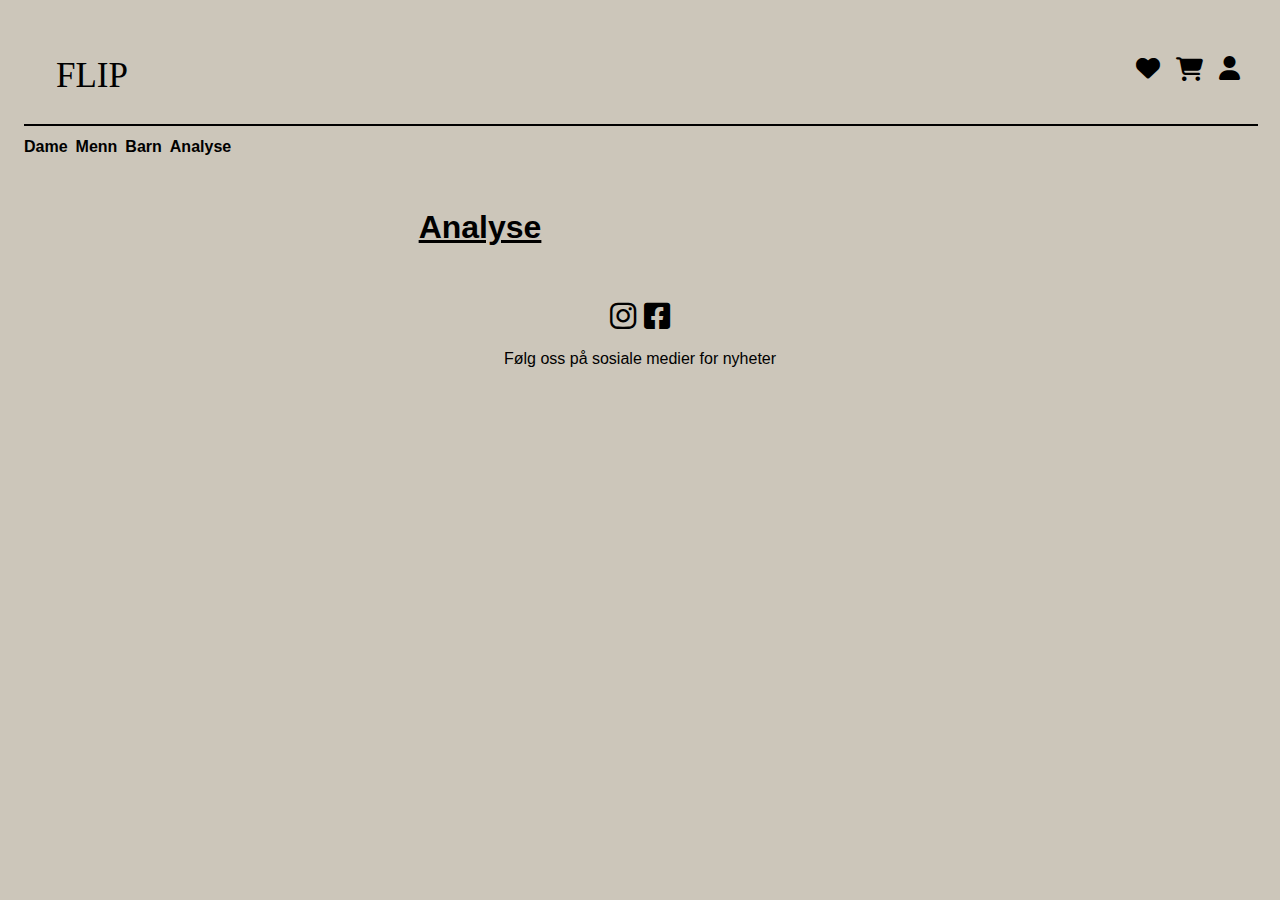
==== analyse.html @ f82d2b0d "lagd analyse side" ====
<!DOCTYPE html>
<html lang="en">
    <head>
        <!--Brukt kode som Ann-Charlott Beatrice Karlsen har vist i forelesninger-->
        <meta name="viewport" content="width=device-width, initial-scale=1.0">
        <meta charset="UTF-8">
        <link rel="stylesheet" href="https://necolas.github.io/normalize.css/8.0.1/normalize.css" type="text/css">
        <link href="css/font/css/fontawesome.css" rel="stylesheet">
        <link href="css/font/css/brands.css" rel="stylesheet">
        <link href="css/font/css/solid.css" rel="stylesheet">
        <link rel="stylesheet" href="css/style.css" type="text/css">
        <title>Forside FLIP</title>
    </head>
    <body>
        <div id="grid-container">
        <header>
            <nav>
                <i id="ham" class="fa-solid fa-bars"></i>
                <a href="index.html" id="logo">FLIP</a>
                 <div>
                    <i id="heart" class="fa-regular fa-heart"></i>
                    <a href="handlekurv.html"><i  id="shopping-cart" class="fa-solid fa-cart-shopping"></i></a>
                    <i id="user" class="fa-regular fa-user"></i>
                 </div>
            </nav>
                 <hr class="strek">
                 <ul class="navbar">
                    <li><a href="produkt.html">Dame</a></li>
                    <li><a href="#">Menn</a></li>
                    <li><a href="#">Barn</a></li>
                    <li><a href="analyse.html">Analyse</a></li>
                 </ul>
        </header>
        <main>
            <h1>Analyse</h1>

        </main>
        <footer>
            <ul id="social-icons">
                <li id="instagram" class="fa-brands fa-instagram"></li>
                <li id="facebook" class="fa-brands fa-square-facebook"></li>
            </ul>
            <p>Følg oss på sosiale medier for nyheter</p>
        </footer>
        </div>
    </body>
</html>
---- css/font/css/brands.css ----
/*!
 * Font Awesome Free 6.4.2 by @fontawesome - https://fontawesome.com
 * License - https://fontawesome.com/license/free (Icons: CC BY 4.0, Fonts: SIL OFL 1.1, Code: MIT License)
 * Copyright 2023 Fonticons, Inc.
 */
:root, :host {
  --fa-style-family-brands: 'Font Awesome 6 Brands';
  --fa-font-brands: normal 400 1em/1 'Font Awesome 6 Brands'; }

@font-face {
  font-family: 'Font Awesome 6 Brands';
  font-style: normal;
  font-weight: 400;
  font-display: block;
  src: url("../webfonts/fa-brands-400.woff2") format("woff2"), url("../webfonts/fa-brands-400.ttf") format("truetype"); }

.fab,
.fa-brands {
  font-weight: 400; }

.fa-monero:before {
  content: "\f3d0"; }

.fa-hooli:before {
  content: "\f427"; }

.fa-yelp:before {
  content: "\f1e9"; }

.fa-cc-visa:before {
  content: "\f1f0"; }

.fa-lastfm:before {
  content: "\f202"; }

.fa-shopware:before {
  content: "\f5b5"; }

.fa-creative-commons-nc:before {
  content: "\f4e8"; }

.fa-aws:before {
  content: "\f375"; }

.fa-redhat:before {
  content: "\f7bc"; }

.fa-yoast:before {
  content: "\f2b1"; }

.fa-cloudflare:before {
  content: "\e07d"; }

.fa-ups:before {
  content: "\f7e0"; }

.fa-wpexplorer:before {
  content: "\f2de"; }

.fa-dyalog:before {
  content: "\f399"; }

.fa-bity:before {
  content: "\f37a"; }

.fa-stackpath:before {
  content: "\f842"; }

.fa-buysellads:before {
  content: "\f20d"; }

.fa-first-order:before {
  content: "\f2b0"; }

.fa-modx:before {
  content: "\f285"; }

.fa-guilded:before {
  content: "\e07e"; }

.fa-vnv:before {
  content: "\f40b"; }

.fa-square-js:before {
  content: "\f3b9"; }

.fa-js-square:before {
  content: "\f3b9"; }

.fa-microsoft:before {
  content: "\f3ca"; }

.fa-qq:before {
  content: "\f1d6"; }

.fa-orcid:before {
  content: "\f8d2"; }

.fa-java:before {
  content: "\f4e4"; }

.fa-invision:before {
  content: "\f7b0"; }

.fa-creative-commons-pd-alt:before {
  content: "\f4ed"; }

.fa-centercode:before {
  content: "\f380"; }

.fa-glide-g:before {
  content: "\f2a6"; }

.fa-drupal:before {
  content: "\f1a9"; }

.fa-hire-a-helper:before {
  content: "\f3b0"; }

.fa-creative-commons-by:before {
  content: "\f4e7"; }

.fa-unity:before {
  content: "\e049"; }

.fa-whmcs:before {
  content: "\f40d"; }

.fa-rocketchat:before {
  content: "\f3e8"; }

.fa-vk:before {
  content: "\f189"; }

.fa-untappd:before {
  content: "\f405"; }

.fa-mailchimp:before {
  content: "\f59e"; }

.fa-css3-alt:before {
  content: "\f38b"; }

.fa-square-reddit:before {
  content: "\f1a2"; }

.fa-reddit-square:before {
  content: "\f1a2"; }

.fa-vimeo-v:before {
  content: "\f27d"; }

.fa-contao:before {
  content: "\f26d"; }

.fa-square-font-awesome:before {
  content: "\e5ad"; }

.fa-deskpro:before {
  content: "\f38f"; }

.fa-sistrix:before {
  content: "\f3ee"; }

.fa-square-instagram:before {
  content: "\e055"; }

.fa-instagram-square:before {
  content: "\e055"; }

.fa-battle-net:before {
  content: "\f835"; }

.fa-the-red-yeti:before {
  content: "\f69d"; }

.fa-square-hacker-news:before {
  content: "\f3af"; }

.fa-hacker-news-square:before {
  content: "\f3af"; }

.fa-edge:before {
  content: "\f282"; }

.fa-threads:before {
  content: "\e618"; }

.fa-napster:before {
  content: "\f3d2"; }

.fa-square-snapchat:before {
  content: "\f2ad"; }

.fa-snapchat-square:before {
  content: "\f2ad"; }

.fa-google-plus-g:before {
  content: "\f0d5"; }

.fa-artstation:before {
  content: "\f77a"; }

.fa-markdown:before {
  content: "\f60f"; }

.fa-sourcetree:before {
  content: "\f7d3"; }

.fa-google-plus:before {
  content: "\f2b3"; }

.fa-diaspora:before {
  content: "\f791"; }

.fa-foursquare:before {
  content: "\f180"; }

.fa-stack-overflow:before {
  content: "\f16c"; }

.fa-github-alt:before {
  content: "\f113"; }

.fa-phoenix-squadron:before {
  content: "\f511"; }

.fa-pagelines:before {
  content: "\f18c"; }

.fa-algolia:before {
  content: "\f36c"; }

.fa-red-river:before {
  content: "\f3e3"; }

.fa-creative-commons-sa:before {
  content: "\f4ef"; }

.fa-safari:before {
  content: "\f267"; }

.fa-google:before {
  content: "\f1a0"; }

.fa-square-font-awesome-stroke:before {
  content: "\f35c"; }

.fa-font-awesome-alt:before {
  content: "\f35c"; }

.fa-atlassian:before {
  content: "\f77b"; }

.fa-linkedin-in:before {
  content: "\f0e1"; }

.fa-digital-ocean:before {
  content: "\f391"; }

.fa-nimblr:before {
  content: "\f5a8"; }

.fa-chromecast:before {
  content: "\f838"; }

.fa-evernote:before {
  content: "\f839"; }

.fa-hacker-news:before {
  content: "\f1d4"; }

.fa-creative-commons-sampling:before {
  content: "\f4f0"; }

.fa-adversal:before {
  content: "\f36a"; }

.fa-creative-commons:before {
  content: "\f25e"; }

.fa-watchman-monitoring:before {
  content: "\e087"; }

.fa-fonticons:before {
  content: "\f280"; }

.fa-weixin:before {
  content: "\f1d7"; }

.fa-shirtsinbulk:before {
  content: "\f214"; }

.fa-codepen:before {
  content: "\f1cb"; }

.fa-git-alt:before {
  content: "\f841"; }

.fa-lyft:before {
  content: "\f3c3"; }

.fa-rev:before {
  content: "\f5b2"; }

.fa-windows:before {
  content: "\f17a"; }

.fa-wizards-of-the-coast:before {
  content: "\f730"; }

.fa-square-viadeo:before {
  content: "\f2aa"; }

.fa-viadeo-square:before {
  content: "\f2aa"; }

.fa-meetup:before {
  content: "\f2e0"; }

.fa-centos:before {
  content: "\f789"; }

.fa-adn:before {
  content: "\f170"; }

.fa-cloudsmith:before {
  content: "\f384"; }

.fa-pied-piper-alt:before {
  content: "\f1a8"; }

.fa-square-dribbble:before {
  content: "\f397"; }

.fa-dribbble-square:before {
  content: "\f397"; }

.fa-codiepie:before {
  content: "\f284"; }

.fa-node:before {
  content: "\f419"; }

.fa-mix:before {
  content: "\f3cb"; }

.fa-steam:before {
  content: "\f1b6"; }

.fa-cc-apple-pay:before {
  content: "\f416"; }

.fa-scribd:before {
  content: "\f28a"; }

.fa-debian:before {
  content: "\e60b"; }

.fa-openid:before {
  content: "\f19b"; }

.fa-instalod:before {
  content: "\e081"; }

.fa-expeditedssl:before {
  content: "\f23e"; }

.fa-sellcast:before {
  content: "\f2da"; }

.fa-square-twitter:before {
  content: "\f081"; }

.fa-twitter-square:before {
  content: "\f081"; }

.fa-r-project:before {
  content: "\f4f7"; }

.fa-delicious:before {
  content: "\f1a5"; }

.fa-freebsd:before {
  content: "\f3a4"; }

.fa-vuejs:before {
  content: "\f41f"; }

.fa-accusoft:before {
  content: "\f369"; }

.fa-ioxhost:before {
  content: "\f208"; }

.fa-fonticons-fi:before {
  content: "\f3a2"; }

.fa-app-store:before {
  content: "\f36f"; }

.fa-cc-mastercard:before {
  content: "\f1f1"; }

.fa-itunes-note:before {
  content: "\f3b5"; }

.fa-golang:before {
  content: "\e40f"; }

.fa-kickstarter:before {
  content: "\f3bb"; }

.fa-grav:before {
  content: "\f2d6"; }

.fa-weibo:before {
  content: "\f18a"; }

.fa-uncharted:before {
  content: "\e084"; }

.fa-firstdraft:before {
  content: "\f3a1"; }

.fa-square-youtube:before {
  content: "\f431"; }

.fa-youtube-square:before {
  content: "\f431"; }

.fa-wikipedia-w:before {
  content: "\f266"; }

.fa-wpressr:before {
  content: "\f3e4"; }

.fa-rendact:before {
  content: "\f3e4"; }

.fa-angellist:before {
  content: "\f209"; }

.fa-galactic-republic:before {
  content: "\f50c"; }

.fa-nfc-directional:before {
  content: "\e530"; }

.fa-skype:before {
  content: "\f17e"; }

.fa-joget:before {
  content: "\f3b7"; }

.fa-fedora:before {
  content: "\f798"; }

.fa-stripe-s:before {
  content: "\f42a"; }

.fa-meta:before {
  content: "\e49b"; }

.fa-laravel:before {
  content: "\f3bd"; }

.fa-hotjar:before {
  content: "\f3b1"; }

.fa-bluetooth-b:before {
  content: "\f294"; }

.fa-sticker-mule:before {
  content: "\f3f7"; }

.fa-creative-commons-zero:before {
  content: "\f4f3"; }

.fa-hips:before {
  content: "\f452"; }

.fa-behance:before {
  content: "\f1b4"; }

.fa-reddit:before {
  content: "\f1a1"; }

.fa-discord:before {
  content: "\f392"; }

.fa-chrome:before {
  content: "\f268"; }

.fa-app-store-ios:before {
  content: "\f370"; }

.fa-cc-discover:before {
  content: "\f1f2"; }

.fa-wpbeginner:before {
  content: "\f297"; }

.fa-confluence:before {
  content: "\f78d"; }

.fa-mdb:before {
  content: "\f8ca"; }

.fa-dochub:before {
  content: "\f394"; }

.fa-accessible-icon:before {
  content: "\f368"; }

.fa-ebay:before {
  content: "\f4f4"; }

.fa-amazon:before {
  content: "\f270"; }

.fa-unsplash:before {
  content: "\e07c"; }

.fa-yarn:before {
  content: "\f7e3"; }

.fa-square-steam:before {
  content: "\f1b7"; }

.fa-steam-square:before {
  content: "\f1b7"; }

.fa-500px:before {
  content: "\f26e"; }

.fa-square-vimeo:before {
  content: "\f194"; }

.fa-vimeo-square:before {
  content: "\f194"; }

.fa-asymmetrik:before {
  content: "\f372"; }

.fa-font-awesome:before {
  content: "\f2b4"; }

.fa-font-awesome-flag:before {
  content: "\f2b4"; }

.fa-font-awesome-logo-full:before {
  content: "\f2b4"; }

.fa-gratipay:before {
  content: "\f184"; }

.fa-apple:before {
  content: "\f179"; }

.fa-hive:before {
  content: "\e07f"; }

.fa-gitkraken:before {
  content: "\f3a6"; }

.fa-keybase:before {
  content: "\f4f5"; }

.fa-apple-pay:before {
  content: "\f415"; }

.fa-padlet:before {
  content: "\e4a0"; }

.fa-amazon-pay:before {
  content: "\f42c"; }

.fa-square-github:before {
  content: "\f092"; }

.fa-github-square:before {
  content: "\f092"; }

.fa-stumbleupon:before {
  content: "\f1a4"; }

.fa-fedex:before {
  content: "\f797"; }

.fa-phoenix-framework:before {
  content: "\f3dc"; }

.fa-shopify:before {
  content: "\e057"; }

.fa-neos:before {
  content: "\f612"; }

.fa-square-threads:before {
  content: "\e619"; }

.fa-hackerrank:before {
  content: "\f5f7"; }

.fa-researchgate:before {
  content: "\f4f8"; }

.fa-swift:before {
  content: "\f8e1"; }

.fa-angular:before {
  content: "\f420"; }

.fa-speakap:before {
  content: "\f3f3"; }

.fa-angrycreative:before {
  content: "\f36e"; }

.fa-y-combinator:before {
  content: "\f23b"; }

.fa-empire:before {
  content: "\f1d1"; }

.fa-envira:before {
  content: "\f299"; }

.fa-square-gitlab:before {
  content: "\e5ae"; }

.fa-gitlab-square:before {
  content: "\e5ae"; }

.fa-studiovinari:before {
  content: "\f3f8"; }

.fa-pied-piper:before {
  content: "\f2ae"; }

.fa-wordpress:before {
  content: "\f19a"; }

.fa-product-hunt:before {
  content: "\f288"; }

.fa-firefox:before {
  content: "\f269"; }

.fa-linode:before {
  content: "\f2b8"; }

.fa-goodreads:before {
  content: "\f3a8"; }

.fa-square-odnoklassniki:before {
  content: "\f264"; }

.fa-odnoklassniki-square:before {
  content: "\f264"; }

.fa-jsfiddle:before {
  content: "\f1cc"; }

.fa-sith:before {
  content: "\f512"; }

.fa-themeisle:before {
  content: "\f2b2"; }

.fa-page4:before {
  content: "\f3d7"; }

.fa-hashnode:before {
  content: "\e499"; }

.fa-react:before {
  content: "\f41b"; }

.fa-cc-paypal:before {
  content: "\f1f4"; }

.fa-squarespace:before {
  content: "\f5be"; }

.fa-cc-stripe:before {
  content: "\f1f5"; }

.fa-creative-commons-share:before {
  content: "\f4f2"; }

.fa-bitcoin:before {
  content: "\f379"; }

.fa-keycdn:before {
  content: "\f3ba"; }

.fa-opera:before {
  content: "\f26a"; }

.fa-itch-io:before {
  content: "\f83a"; }

.fa-umbraco:before {
  content: "\f8e8"; }

.fa-galactic-senate:before {
  content: "\f50d"; }

.fa-ubuntu:before {
  content: "\f7df"; }

.fa-draft2digital:before {
  content: "\f396"; }

.fa-stripe:before {
  content: "\f429"; }

.fa-houzz:before {
  content: "\f27c"; }

.fa-gg:before {
  content: "\f260"; }

.fa-dhl:before {
  content: "\f790"; }

.fa-square-pinterest:before {
  content: "\f0d3"; }

.fa-pinterest-square:before {
  content: "\f0d3"; }

.fa-xing:before {
  content: "\f168"; }

.fa-blackberry:before {
  content: "\f37b"; }

.fa-creative-commons-pd:before {
  content: "\f4ec"; }

.fa-playstation:before {
  content: "\f3df"; }

.fa-quinscape:before {
  content: "\f459"; }

.fa-less:before {
  content: "\f41d"; }

.fa-blogger-b:before {
  content: "\f37d"; }

.fa-opencart:before {
  content: "\f23d"; }

.fa-vine:before {
  content: "\f1ca"; }

.fa-paypal:before {
  content: "\f1ed"; }

.fa-gitlab:before {
  content: "\f296"; }

.fa-typo3:before {
  content: "\f42b"; }

.fa-reddit-alien:before {
  content: "\f281"; }

.fa-yahoo:before {
  content: "\f19e"; }

.fa-dailymotion:before {
  content: "\e052"; }

.fa-affiliatetheme:before {
  content: "\f36b"; }

.fa-pied-piper-pp:before {
  content: "\f1a7"; }

.fa-bootstrap:before {
  content: "\f836"; }

.fa-odnoklassniki:before {
  content: "\f263"; }

.fa-nfc-symbol:before {
  content: "\e531"; }

.fa-ethereum:before {
  content: "\f42e"; }

.fa-speaker-deck:before {
  content: "\f83c"; }

.fa-creative-commons-nc-eu:before {
  content: "\f4e9"; }

.fa-patreon:before {
  content: "\f3d9"; }

.fa-avianex:before {
  content: "\f374"; }

.fa-ello:before {
  content: "\f5f1"; }

.fa-gofore:before {
  content: "\f3a7"; }

.fa-bimobject:before {
  content: "\f378"; }

.fa-facebook-f:before {
  content: "\f39e"; }

.fa-square-google-plus:before {
  content: "\f0d4"; }

.fa-google-plus-square:before {
  content: "\f0d4"; }

.fa-mandalorian:before {
  content: "\f50f"; }

.fa-first-order-alt:before {
  content: "\f50a"; }

.fa-osi:before {
  content: "\f41a"; }

.fa-google-wallet:before {
  content: "\f1ee"; }

.fa-d-and-d-beyond:before {
  content: "\f6ca"; }

.fa-periscope:before {
  content: "\f3da"; }

.fa-fulcrum:before {
  content: "\f50b"; }

.fa-cloudscale:before {
  content: "\f383"; }

.fa-forumbee:before {
  content: "\f211"; }

.fa-mizuni:before {
  content: "\f3cc"; }

.fa-schlix:before {
  content: "\f3ea"; }

.fa-square-xing:before {
  content: "\f169"; }

.fa-xing-square:before {
  content: "\f169"; }

.fa-bandcamp:before {
  content: "\f2d5"; }

.fa-wpforms:before {
  content: "\f298"; }

.fa-cloudversify:before {
  content: "\f385"; }

.fa-usps:before {
  content: "\f7e1"; }

.fa-megaport:before {
  content: "\f5a3"; }

.fa-magento:before {
  content: "\f3c4"; }

.fa-spotify:before {
  content: "\f1bc"; }

.fa-optin-monster:before {
  content: "\f23c"; }

.fa-fly:before {
  content: "\f417"; }

.fa-aviato:before {
  content: "\f421"; }

.fa-itunes:before {
  content: "\f3b4"; }

.fa-cuttlefish:before {
  content: "\f38c"; }

.fa-blogger:before {
  content: "\f37c"; }

.fa-flickr:before {
  content: "\f16e"; }

.fa-viber:before {
  content: "\f409"; }

.fa-soundcloud:before {
  content: "\f1be"; }

.fa-digg:before {
  content: "\f1a6"; }

.fa-tencent-weibo:before {
  content: "\f1d5"; }

.fa-symfony:before {
  content: "\f83d"; }

.fa-maxcdn:before {
  content: "\f136"; }

.fa-etsy:before {
  content: "\f2d7"; }

.fa-facebook-messenger:before {
  content: "\f39f"; }

.fa-audible:before {
  content: "\f373"; }

.fa-think-peaks:before {
  content: "\f731"; }

.fa-bilibili:before {
  content: "\e3d9"; }

.fa-erlang:before {
  content: "\f39d"; }

.fa-x-twitter:before {
  content: "\e61b"; }

.fa-cotton-bureau:before {
  content: "\f89e"; }

.fa-dashcube:before {
  content: "\f210"; }

.fa-42-group:before {
  content: "\e080"; }

.fa-innosoft:before {
  content: "\e080"; }

.fa-stack-exchange:before {
  content: "\f18d"; }

.fa-elementor:before {
  content: "\f430"; }

.fa-square-pied-piper:before {
  content: "\e01e"; }

.fa-pied-piper-square:before {
  content: "\e01e"; }

.fa-creative-commons-nd:before {
  content: "\f4eb"; }

.fa-palfed:before {
  content: "\f3d8"; }

.fa-superpowers:before {
  content: "\f2dd"; }

.fa-resolving:before {
  content: "\f3e7"; }

.fa-xbox:before {
  content: "\f412"; }

.fa-searchengin:before {
  content: "\f3eb"; }

.fa-tiktok:before {
  content: "\e07b"; }

.fa-square-facebook:before {
  content: "\f082"; }

.fa-facebook-square:before {
  content: "\f082"; }

.fa-renren:before {
  content: "\f18b"; }

.fa-linux:before {
  content: "\f17c"; }

.fa-glide:before {
  content: "\f2a5"; }

.fa-linkedin:before {
  content: "\f08c"; }

.fa-hubspot:before {
  content: "\f3b2"; }

.fa-deploydog:before {
  content: "\f38e"; }

.fa-twitch:before {
  content: "\f1e8"; }

.fa-ravelry:before {
  content: "\f2d9"; }

.fa-mixer:before {
  content: "\e056"; }

.fa-square-lastfm:before {
  content: "\f203"; }

.fa-lastfm-square:before {
  content: "\f203"; }

.fa-vimeo:before {
  content: "\f40a"; }

.fa-mendeley:before {
  content: "\f7b3"; }

.fa-uniregistry:before {
  content: "\f404"; }

.fa-figma:before {
  content: "\f799"; }

.fa-creative-commons-remix:before {
  content: "\f4ee"; }

.fa-cc-amazon-pay:before {
  content: "\f42d"; }

.fa-dropbox:before {
  content: "\f16b"; }

.fa-instagram:before {
  content: "\f16d"; }

.fa-cmplid:before {
  content: "\e360"; }

.fa-facebook:before {
  content: "\f09a"; }

.fa-gripfire:before {
  content: "\f3ac"; }

.fa-jedi-order:before {
  content: "\f50e"; }

.fa-uikit:before {
  content: "\f403"; }

.fa-fort-awesome-alt:before {
  content: "\f3a3"; }

.fa-phabricator:before {
  content: "\f3db"; }

.fa-ussunnah:before {
  content: "\f407"; }

.fa-earlybirds:before {
  content: "\f39a"; }

.fa-trade-federation:before {
  content: "\f513"; }

.fa-autoprefixer:before {
  content: "\f41c"; }

.fa-whatsapp:before {
  content: "\f232"; }

.fa-slideshare:before {
  content: "\f1e7"; }

.fa-google-play:before {
  content: "\f3ab"; }

.fa-viadeo:before {
  content: "\f2a9"; }

.fa-line:before {
  content: "\f3c0"; }

.fa-google-drive:before {
  content: "\f3aa"; }

.fa-servicestack:before {
  content: "\f3ec"; }

.fa-simplybuilt:before {
  content: "\f215"; }

.fa-bitbucket:before {
  content: "\f171"; }

.fa-imdb:before {
  content: "\f2d8"; }

.fa-deezer:before {
  content: "\e077"; }

.fa-raspberry-pi:before {
  content: "\f7bb"; }

.fa-jira:before {
  content: "\f7b1"; }

.fa-docker:before {
  content: "\f395"; }

.fa-screenpal:before {
  content: "\e570"; }

.fa-bluetooth:before {
  content: "\f293"; }

.fa-gitter:before {
  content: "\f426"; }

.fa-d-and-d:before {
  content: "\f38d"; }

.fa-microblog:before {
  content: "\e01a"; }

.fa-cc-diners-club:before {
  content: "\f24c"; }

.fa-gg-circle:before {
  content: "\f261"; }

.fa-pied-piper-hat:before {
  content: "\f4e5"; }

.fa-kickstarter-k:before {
  content: "\f3bc"; }

.fa-yandex:before {
  content: "\f413"; }

.fa-readme:before {
  content: "\f4d5"; }

.fa-html5:before {
  content: "\f13b"; }

.fa-sellsy:before {
  content: "\f213"; }

.fa-sass:before {
  content: "\f41e"; }

.fa-wirsindhandwerk:before {
  content: "\e2d0"; }

.fa-wsh:before {
  content: "\e2d0"; }

.fa-buromobelexperte:before {
  content: "\f37f"; }

.fa-salesforce:before {
  content: "\f83b"; }

.fa-octopus-deploy:before {
  content: "\e082"; }

.fa-medapps:before {
  content: "\f3c6"; }

.fa-ns8:before {
  content: "\f3d5"; }

.fa-pinterest-p:before {
  content: "\f231"; }

.fa-apper:before {
  content: "\f371"; }

.fa-fort-awesome:before {
  content: "\f286"; }

.fa-waze:before {
  content: "\f83f"; }

.fa-cc-jcb:before {
  content: "\f24b"; }

.fa-snapchat:before {
  content: "\f2ab"; }

.fa-snapchat-ghost:before {
  content: "\f2ab"; }

.fa-fantasy-flight-games:before {
  content: "\f6dc"; }

.fa-rust:before {
  content: "\e07a"; }

.fa-wix:before {
  content: "\f5cf"; }

.fa-square-behance:before {
  content: "\f1b5"; }

.fa-behance-square:before {
  content: "\f1b5"; }

.fa-supple:before {
  content: "\f3f9"; }

.fa-rebel:before {
  content: "\f1d0"; }

.fa-css3:before {
  content: "\f13c"; }

.fa-staylinked:before {
  content: "\f3f5"; }

.fa-kaggle:before {
  content: "\f5fa"; }

.fa-space-awesome:before {
  content: "\e5ac"; }

.fa-deviantart:before {
  content: "\f1bd"; }

.fa-cpanel:before {
  content: "\f388"; }

.fa-goodreads-g:before {
  content: "\f3a9"; }

.fa-square-git:before {
  content: "\f1d2"; }

.fa-git-square:before {
  content: "\f1d2"; }

.fa-square-tumblr:before {
  content: "\f174"; }

.fa-tumblr-square:before {
  content: "\f174"; }

.fa-trello:before {
  content: "\f181"; }

.fa-creative-commons-nc-jp:before {
  content: "\f4ea"; }

.fa-get-pocket:before {
  content: "\f265"; }

.fa-perbyte:before {
  content: "\e083"; }

.fa-grunt:before {
  content: "\f3ad"; }

.fa-weebly:before {
  content: "\f5cc"; }

.fa-connectdevelop:before {
  content: "\f20e"; }

.fa-leanpub:before {
  content: "\f212"; }

.fa-black-tie:before {
  content: "\f27e"; }

.fa-themeco:before {
  content: "\f5c6"; }

.fa-python:before {
  content: "\f3e2"; }

.fa-android:before {
  content: "\f17b"; }

.fa-bots:before {
  content: "\e340"; }

.fa-free-code-camp:before {
  content: "\f2c5"; }

.fa-hornbill:before {
  content: "\f592"; }

.fa-js:before {
  content: "\f3b8"; }

.fa-ideal:before {
  content: "\e013"; }

.fa-git:before {
  content: "\f1d3"; }

.fa-dev:before {
  content: "\f6cc"; }

.fa-sketch:before {
  content: "\f7c6"; }

.fa-yandex-international:before {
  content: "\f414"; }

.fa-cc-amex:before {
  content: "\f1f3"; }

.fa-uber:before {
  content: "\f402"; }

.fa-github:before {
  content: "\f09b"; }

.fa-php:before {
  content: "\f457"; }

.fa-alipay:before {
  content: "\f642"; }

.fa-youtube:before {
  content: "\f167"; }

.fa-skyatlas:before {
  content: "\f216"; }

.fa-firefox-browser:before {
  content: "\e007"; }

.fa-replyd:before {
  content: "\f3e6"; }

.fa-suse:before {
  content: "\f7d6"; }

.fa-jenkins:before {
  content: "\f3b6"; }

.fa-twitter:before {
  content: "\f099"; }

.fa-rockrms:before {
  content: "\f3e9"; }

.fa-pinterest:before {
  content: "\f0d2"; }

.fa-buffer:before {
  content: "\f837"; }

.fa-npm:before {
  content: "\f3d4"; }

.fa-yammer:before {
  content: "\f840"; }

.fa-btc:before {
  content: "\f15a"; }

.fa-dribbble:before {
  content: "\f17d"; }

.fa-stumbleupon-circle:before {
  content: "\f1a3"; }

.fa-internet-explorer:before {
  content: "\f26b"; }

.fa-stubber:before {
  content: "\e5c7"; }

.fa-telegram:before {
  content: "\f2c6"; }

.fa-telegram-plane:before {
  content: "\f2c6"; }

.fa-old-republic:before {
  content: "\f510"; }

.fa-odysee:before {
  content: "\e5c6"; }

.fa-square-whatsapp:before {
  content: "\f40c"; }

.fa-whatsapp-square:before {
  content: "\f40c"; }

.fa-node-js:before {
  content: "\f3d3"; }

.fa-edge-legacy:before {
  content: "\e078"; }

.fa-slack:before {
  content: "\f198"; }

.fa-slack-hash:before {
  content: "\f198"; }

.fa-medrt:before {
  content: "\f3c8"; }

.fa-usb:before {
  content: "\f287"; }

.fa-tumblr:before {
  content: "\f173"; }

.fa-vaadin:before {
  content: "\f408"; }

.fa-quora:before {
  content: "\f2c4"; }

.fa-square-x-twitter:before {
  content: "\e61a"; }

.fa-reacteurope:before {
  content: "\f75d"; }

.fa-medium:before {
  content: "\f23a"; }

.fa-medium-m:before {
  content: "\f23a"; }

.fa-amilia:before {
  content: "\f36d"; }

.fa-mixcloud:before {
  content: "\f289"; }

.fa-flipboard:before {
  content: "\f44d"; }

.fa-viacoin:before {
  content: "\f237"; }

.fa-critical-role:before {
  content: "\f6c9"; }

.fa-sitrox:before {
  content: "\e44a"; }

.fa-discourse:before {
  content: "\f393"; }

.fa-joomla:before {
  content: "\f1aa"; }

.fa-mastodon:before {
  content: "\f4f6"; }

.fa-airbnb:before {
  content: "\f834"; }

.fa-wolf-pack-battalion:before {
  content: "\f514"; }

.fa-buy-n-large:before {
  content: "\f8a6"; }

.fa-gulp:before {
  content: "\f3ae"; }

.fa-creative-commons-sampling-plus:before {
  content: "\f4f1"; }

.fa-strava:before {
  content: "\f428"; }

.fa-ember:before {
  content: "\f423"; }

.fa-canadian-maple-leaf:before {
  content: "\f785"; }

.fa-teamspeak:before {
  content: "\f4f9"; }

.fa-pushed:before {
  content: "\f3e1"; }

.fa-wordpress-simple:before {
  content: "\f411"; }

.fa-nutritionix:before {
  content: "\f3d6"; }

.fa-wodu:before {
  content: "\e088"; }

.fa-google-pay:before {
  content: "\e079"; }

.fa-intercom:before {
  content: "\f7af"; }

.fa-zhihu:before {
  content: "\f63f"; }

.fa-korvue:before {
  content: "\f42f"; }

.fa-pix:before {
  content: "\e43a"; }

.fa-steam-symbol:before {
  content: "\f3f6"; }
---- css/font/css/solid.css ----
/*!
 * Font Awesome Free 6.4.2 by @fontawesome - https://fontawesome.com
 * License - https://fontawesome.com/license/free (Icons: CC BY 4.0, Fonts: SIL OFL 1.1, Code: MIT License)
 * Copyright 2023 Fonticons, Inc.
 */
:root, :host {
  --fa-style-family-classic: 'Font Awesome 6 Free';
  --fa-font-solid: normal 900 1em/1 'Font Awesome 6 Free'; }

@font-face {
  font-family: 'Font Awesome 6 Free';
  font-style: normal;
  font-weight: 900;
  font-display: block;
  src: url("../webfonts/fa-solid-900.woff2") format("woff2"), url("../webfonts/fa-solid-900.ttf") format("truetype"); }

.fas,
.fa-solid {
  font-weight: 900; }
---- css/style.css ----
body{
    font-family: Arial, Helvetica, sans-serif;
    background-color: #CCC6BA;
    min-width: 585px;
}


#grid-container{
    display: grid;
    grid-template-areas: "header" "main" "footer";
}


header, main, footer{
    padding: 1rem;
}

.front-page{
    padding: 0;
}

/* Styling for overskrift og navigasjon i header*/
header{
    font-size: 1.5rem;
    font-weight: 600;
    grid-area: header;
}


header nav{
    display: flex;
    justify-content: space-between;
    position: relative;
    text-align: center;
    padding: 1rem 1rem 0 1rem;
}


header nav div{
    display: flex;
    gap: 1rem;
    margin: 1rem 0 0 0;
    padding: 0;
    
}

/*Styling for (dame, menn, barn) navbaren*/
header ul.navbar{
    display: flex;
    gap: 0.5rem;
    list-style: none;
    font-size: 1rem;
    padding: -1rem;
}

header ul.navbar a{
    text-decoration: none;
    color: #000;
    display: inline-block;
}

ul.navbar{
    padding: 0;
}

/*Styling for (hjem, sneakers) brødsmulestien*/
header ul.navbar2{
    display: flex;
    gap: 0.5rem;
    list-style: none;
    font-size: 1rem;
    padding: -1rem;
}

header ul.navbar2 a{
    text-decoration: none;
    color: #000;
    display: inline-block;
}

ul.navbar2{
    padding: 0;
}

header ul.navbar-desktop{
    display: none;
}

/*Styling for hamburgermenyen ikonet*/
#ham{
    margin: 1rem 4rem 0 0;
}

/*Styling for handlekurv ikonet*/
#shopping-cart{
    color: #000;
}

/*Styling for favoritt ikonet øverst i høyre hjørnet på skoene på produkt siden*/
article.favoritt{
    text-align: right;
    background-color: #f7f4f4;
    font-size: 150%;
}

/*Styling for logoen*/
#logo{
    text-decoration: none;
    color: #000;
    margin: 1rem;
    font-size: 35px;
    font-weight: lighter;
    font-family: abhaya libre;
}

/*Styling for den svarte streken øverst*/
 hr.strek {
    border: 1px solid black;
    width: 100%;
} 

/*Styling for h1 på index.html (forsiden) for å fjerne understreken*/
main h1{
    text-decoration: underline;
}


/*Får å få søkefeltet til høyre*/
section.search{
    float: right;
}

/*Styling på filter knappene på produkt siden*/
img.view-mode{
    float: right;
}

/*Styling og plassering av søppelkasse ikonet på handlekurv siden*/
#trash{
    float: right;
    font-size: 150%;
}

#trash2{
    float: right;
    font-size: 150%;
}


/*Styling for de beige knappene på hovedsiden*/
.beige-btn{
    display: inline-block;
    padding: 1rem;
    margin-bottom: 2rem;
    text-decoration: none;
    background-color: #D9D9D9;
    color: #000;
    border: 2px solid #c1bfbf;
    border-radius: 50px;
    font-weight: 300;
    width: 150px;
}

/*Styling for de hvite knappene på handlekurv siden*/
.white-btn{
    display: inline-block;
    padding: 0.5rem;
    margin-bottom: 1rem;
    text-decoration: none;
    background-color: #ffffff;
    color: #000;
    border-radius: 50px;
    font-weight: 300;
    width: 100%;
}

/*Styling for den mørke beige knappen på handlekurv siden*/
.dark-beige-btn{
    display: inline-block;
    padding: 0.5rem;
    margin-bottom: 1rem;
    text-decoration: none;
    background-color: #CCC6BA;
    color: #000;
    border: 2px solid #868686;
    border-radius: 5px;
    font-weight: 300;
    width: 30%;
}

/*Styling for index.html (forsiden)*/
main{
    grid-area: main;
}

main section img{
    width: 100%;
}


/*Venstre bilde nederst for "boots" på forsiden*/
main section.left{
    float:left;
    padding: 0 15px 0 0;
    width: 185px;
}

main section.left img{
    width:185px;
}


/*Bilde i midten nederst for "tøfler" på forsiden*/
main section.middle{
    float:left;
    padding: 0 15px 0 0;
    width: 185px;
}

main section.middle img{
    width:185px;
}


/*Høyre bilde nederst for "sneakers" på forsiden*/
main section.right{
    float:left;
    padding: 0;
    width: 185px;
}

main section.right img{
    width:185px;
}

/*Seksjon for teksten på forsiden*/
section.text-main-campaign{
    text-align: center;
}


section.text-left{
    text-align: center;
}


section.text-middle{
    text-align: center;
}


section.text-right{
    text-align: center;
}


/*css for knappene for å velge om man vil se på to og to sko ved siden av hverandre eller en sko om gangen på produkt siden*/
.view-mode{
    height: 50px;
    margin-bottom: -1rem;
}


/*Footer*/
footer{
    grid-area: footer;
    text-align: center;
}


/*Ikonene for sosiale medier i bunnen av sidene*/
ul#social-icons{
    padding: 0;
    margin: 0;
    font-size: 30px;
}


/*Styling for produktene på produkt siden*/
.default-flex{
    display: flex;
    flex-wrap: wrap;
    justify-content: space-between;
}


.default-flex h2{
    flex-basis: 100%;
}


.default-flex article{
    flex-basis: 25%;
    min-width: 250px;
}


.default-flex article img{
    width: 100%;
}


/*Styling for handlekurv siden*/
.handlekurv-flex{
    display: flex;
    flex-wrap: wrap;
    justify-content: space-between;
}


.handlekurv-flex article{
    flex-basis: 100%;
    min-width: 250px;
}


.handlekurv-flex article img{
    width: 45%;
    float: left;
    margin: 0 1rem 0 0;
}


article.text-handlekurv{
    width: 50%;
    float: left;
}


/*De grå boksene rundt produktene på produkt siden*/
article.products{
    background-color: #D9D9D9;
    padding: 0.5rem;
    margin: 0 0 1rem 0;
}


/*De grå buksene rundt produktene på handlekurv siden*/
article.products-handlekurv{
    background-color: #D9D9D9;
    padding: 0.5rem;
    margin: 0 0 1rem 0;
    width: 599px;
}


/*Styling for betalingsboksen*/
section.faktura{
    background-color: #D9D9D9;
}


/*Rem på utsiden av teksten i betalingsboksen*/
section.text-faktura{
    padding: 1rem;
}


/*Teksten i "til kassen" knappen er midt i knappen på handlekurv siden*/
a.dark-beige-btn{
    text-align: center;
}


/*Plassering for prisen i betalingsboksen.*/
.table-faktura{
    width: 100%;
}


/*Streken i betalingsboksen*/
hr.strek2{
    border: 1px solid #868686;
    width: 100%;
} 


/*Slik at knappene nederst i betalingsboksen er sentrert*/
.betalingsmaater-center{
    text-align: center;
    padding: 1rem;
}


/*Størrelsen på bildene for betalingsmåtene i betalingsboksen*/
.betalingsmaater img{
    width: 50px;
}




@media only screen and (min-width:600px){
    #grid-container{
        grid-template-areas: "header header header" ". main ." "footer footer footer";
    }
    .navbar{
        display: flex;
        flex-direction: row;
        gap: 1rem;
        list-style: none;
        margin: 0;
    }


    /*Slik at hamburgermenyen og forstørrelsesglasset blir borte over 600px på desktopversjonen*/
    #ham, .fa-magnifying-glass{
        display: none;
    }


    /*Slik at produktene legger seg bortover på en rad på desktopversjonen*/
    .default-flex{
        display: flex;
        flex-wrap: wrap;
        justify-content: space-between;
    }
    
    
    .default-flex h2{
        flex-basis: 100%;
    }
    
    
    .default-flex article{
        flex-basis: 20%;
        min-width: 300px;
    }
    
    
    .default-flex article img{
        width: 100%;
    }


    /*Slik at det kommer opp en liste med forskjellig type sko når hamburgermenyen blir borte*/
    header ul.navbar-desktop{
        display: flex;
        gap: 0.5rem;
        list-style: none;
        font-size: 1rem;
        padding: -1rem;
        flex-direction: column;
    }
    

    header ul.navbar-desktop a{
        color: #000;
        
    }
    

    ul.navbar-desktop{
        padding: 0;
    }


    /*Styling for boots bilde på desktob versjon */
    main section.left{
        float:left;
        padding: 0 15px 0 0;
        width: 30%;
    }


    main section.left img{
        width: 100%;
    }


    /*Styling for tøfler bilde på desktop versjon*/
    main section.middle{
        float:left;
        padding: 0 15px 0 0;
        width: 30%;
    }


    main section.middle img{
        width:100%;
    }

    /*Styling for sneakers bilde på desktop versjon*/
    main section.right{
        float:left;
        padding: 0;
        width: 30%;
    }


    main section.right img{
        width:100%;
    }
    
}
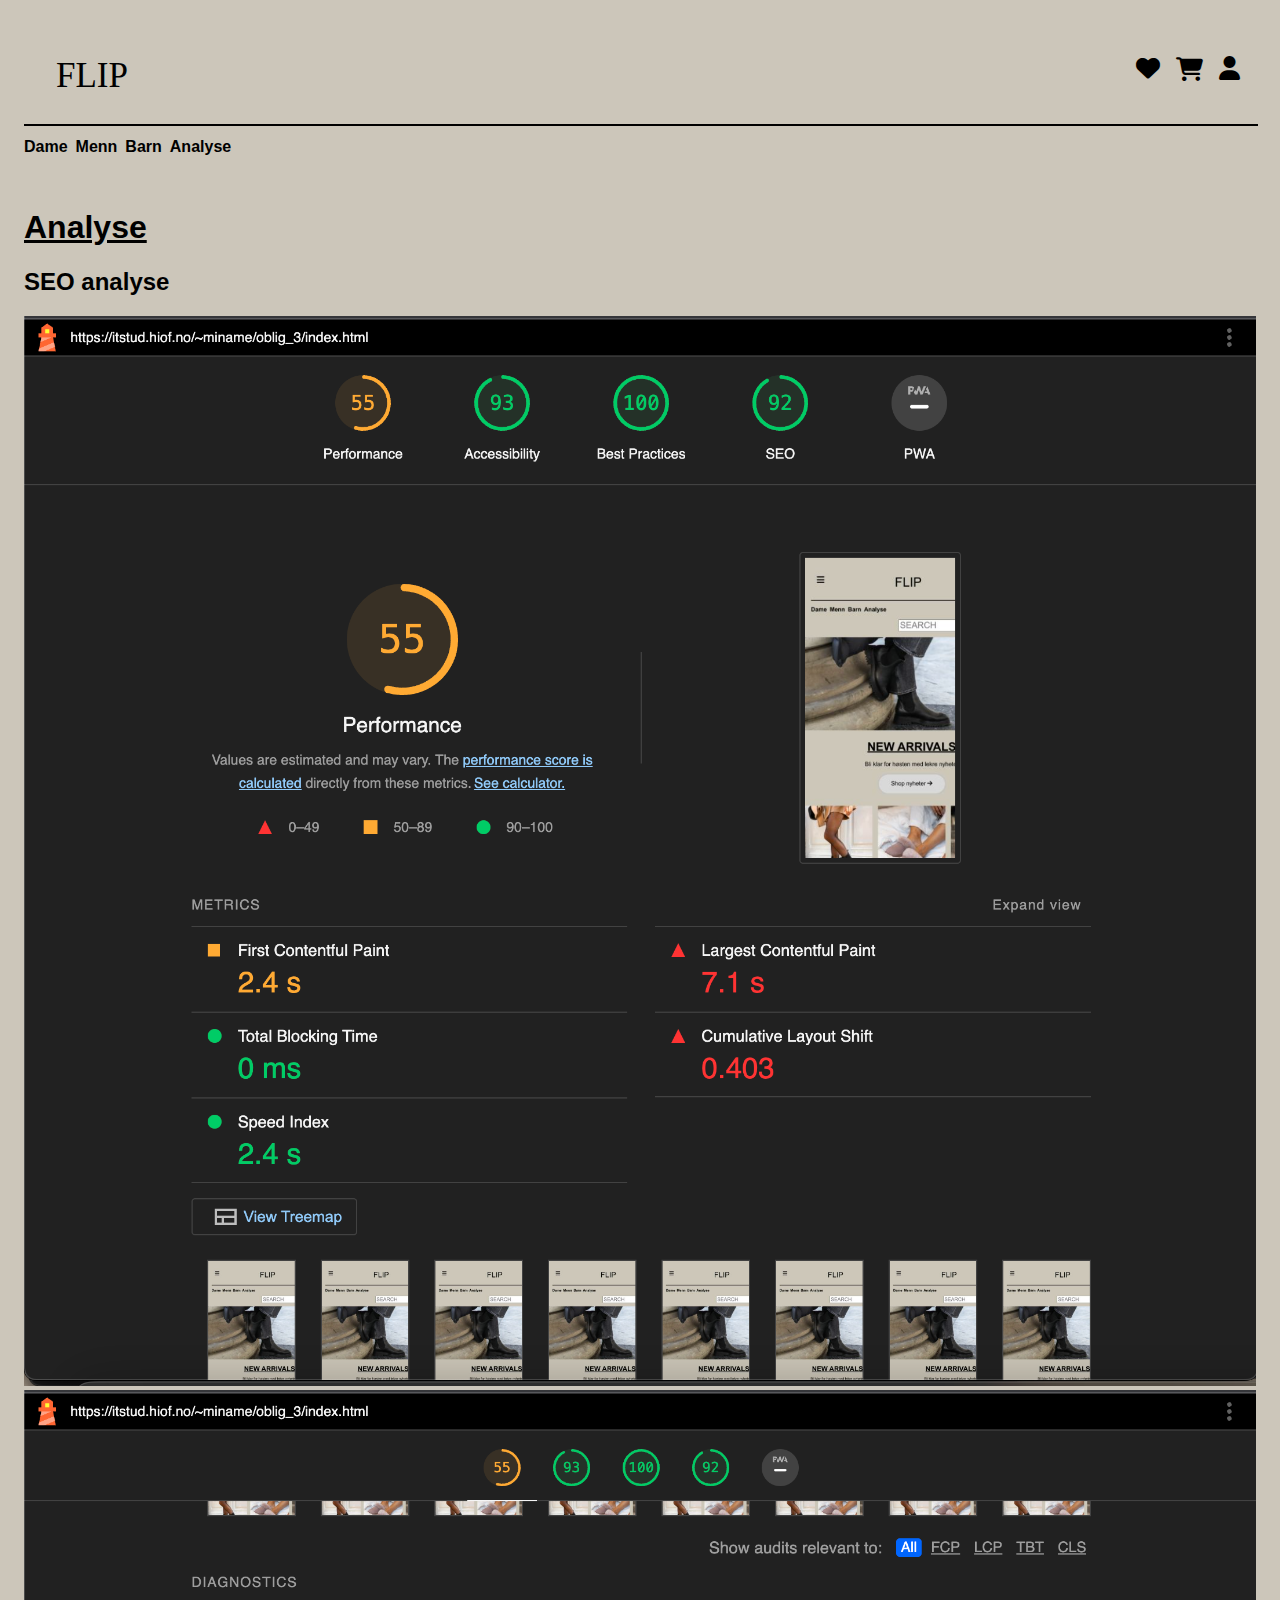
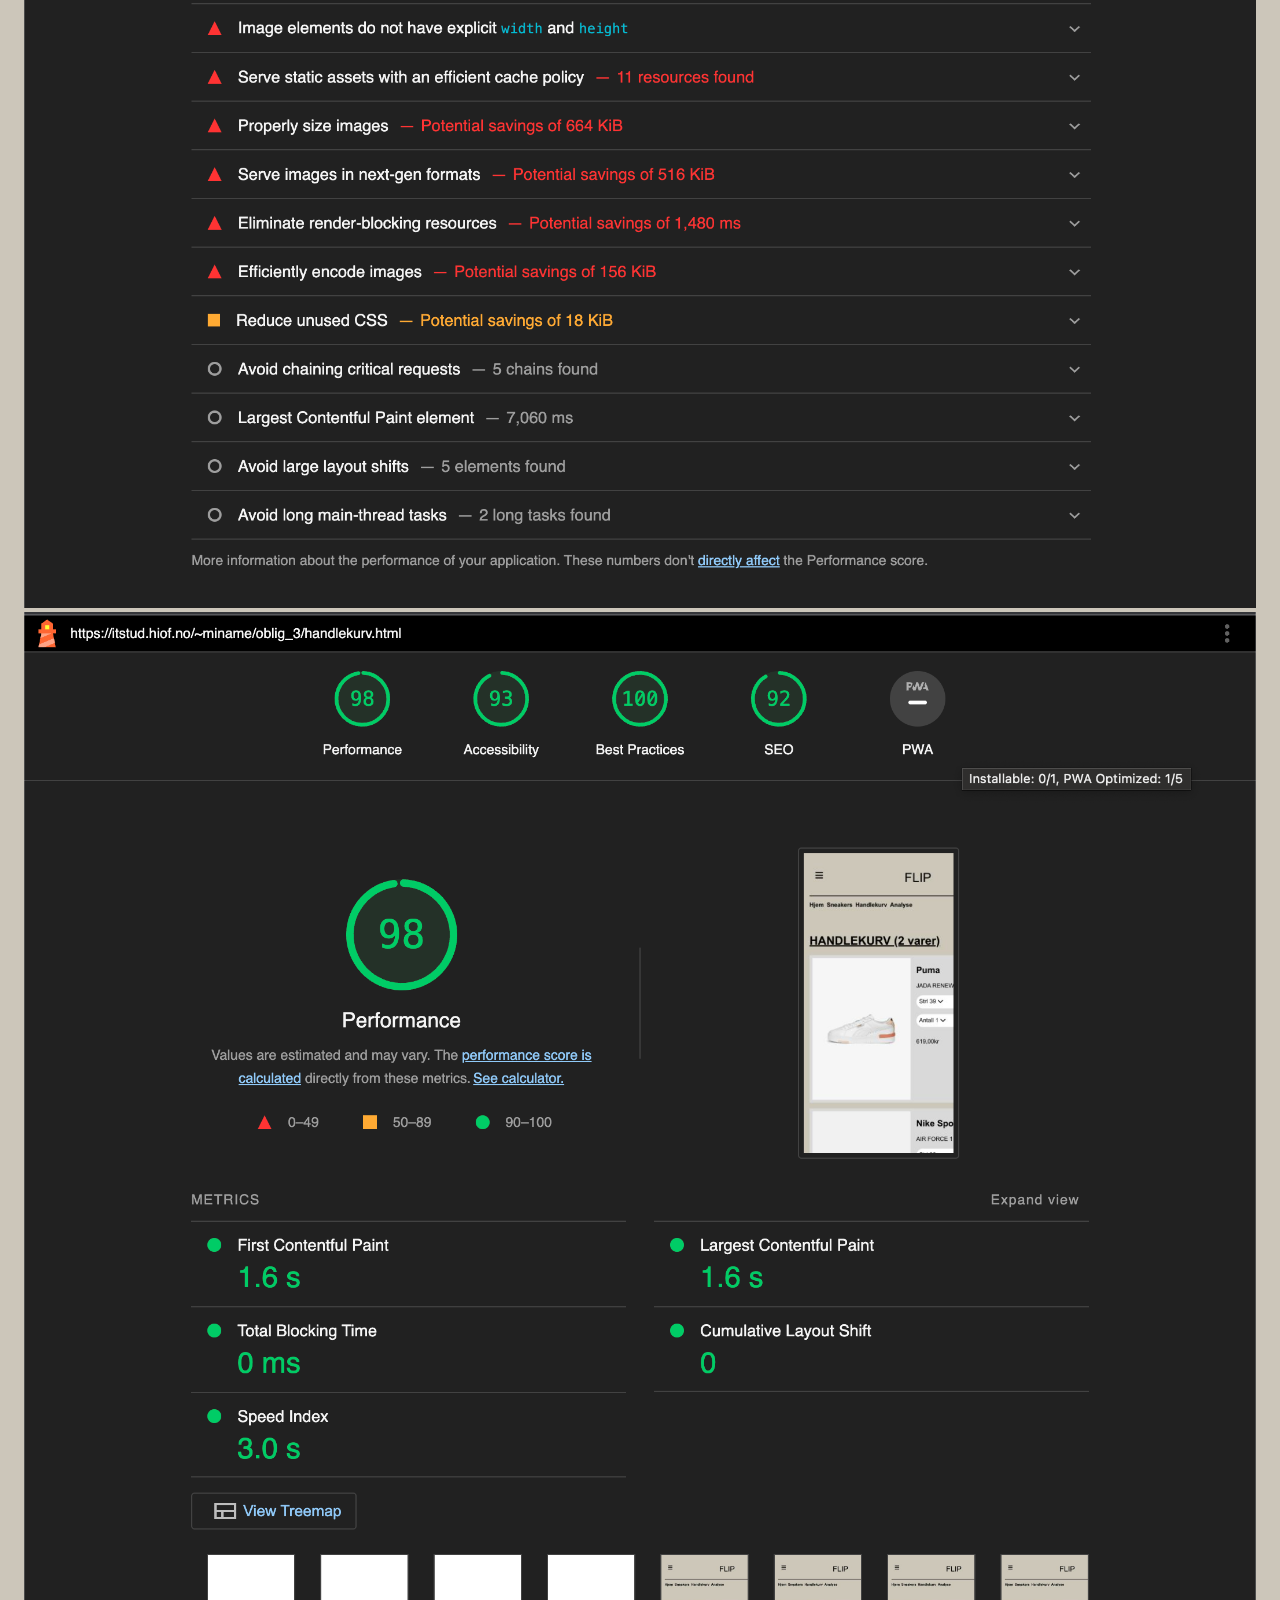
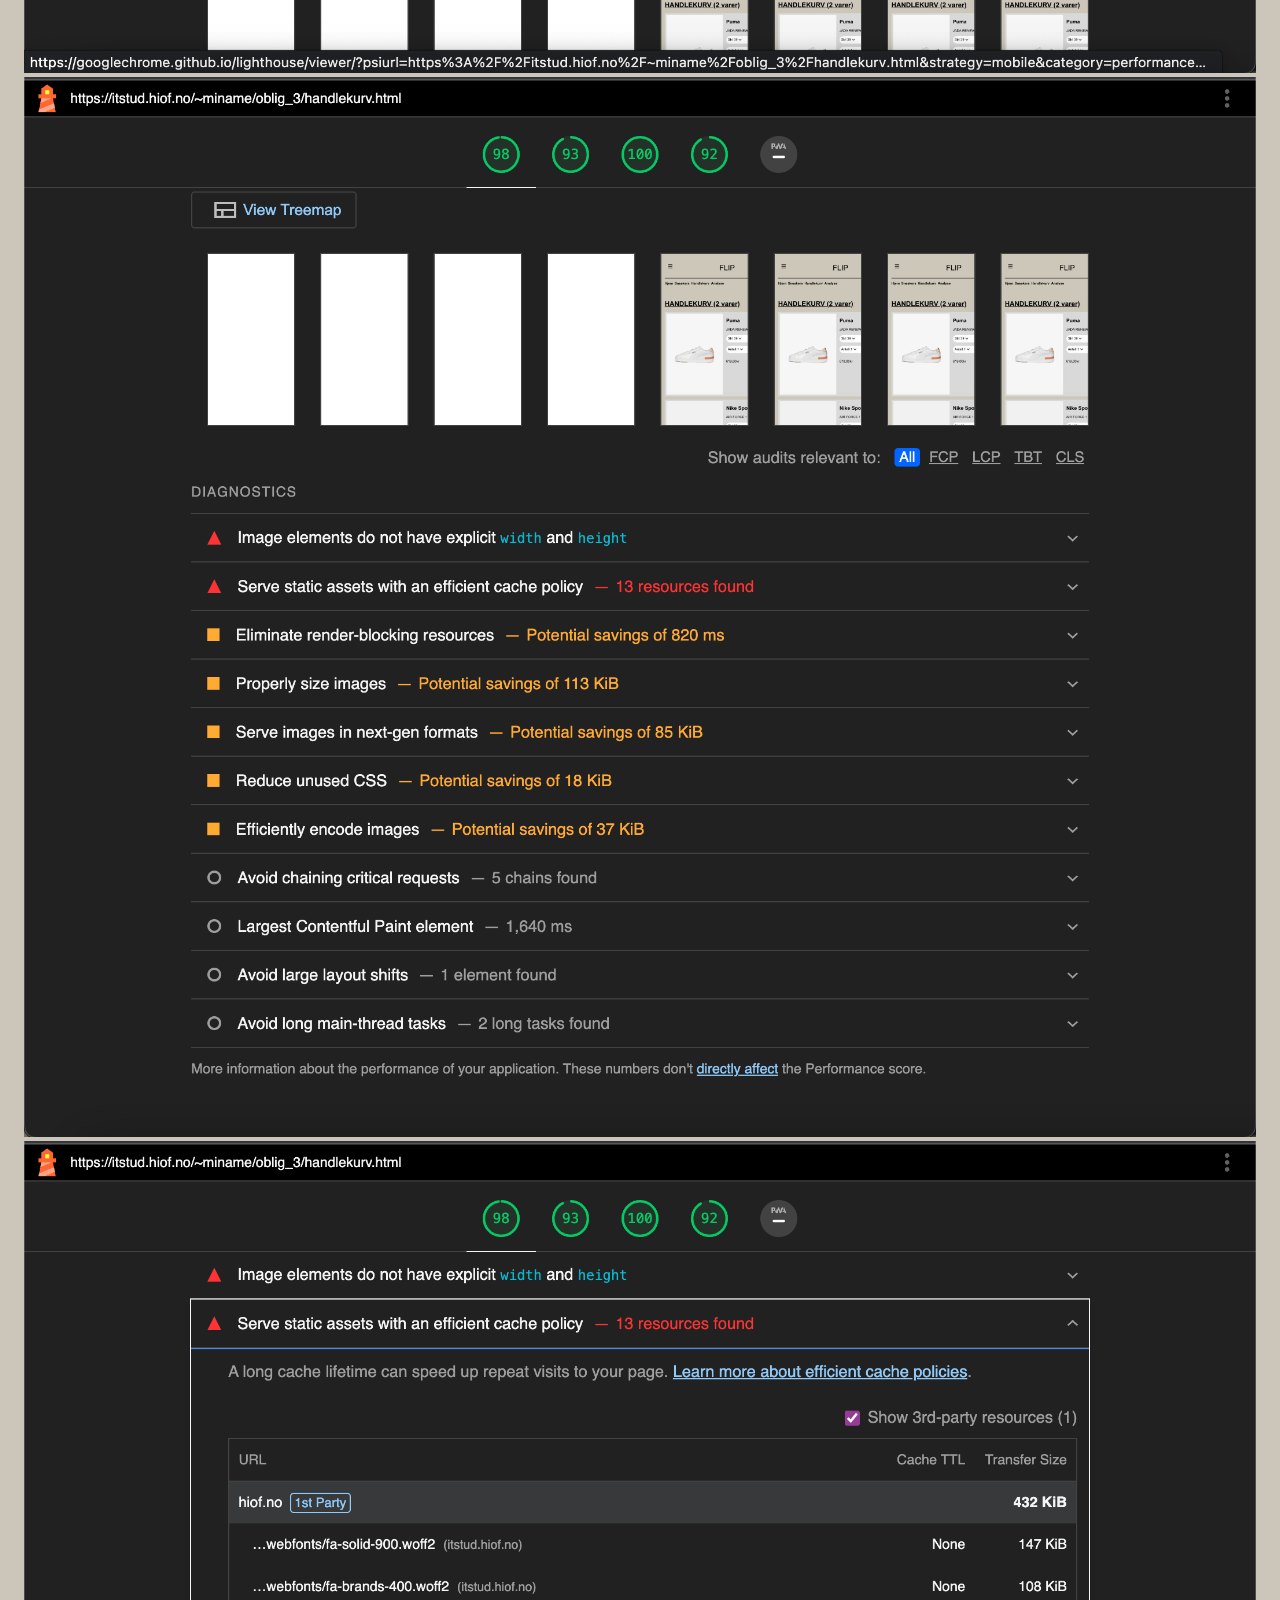
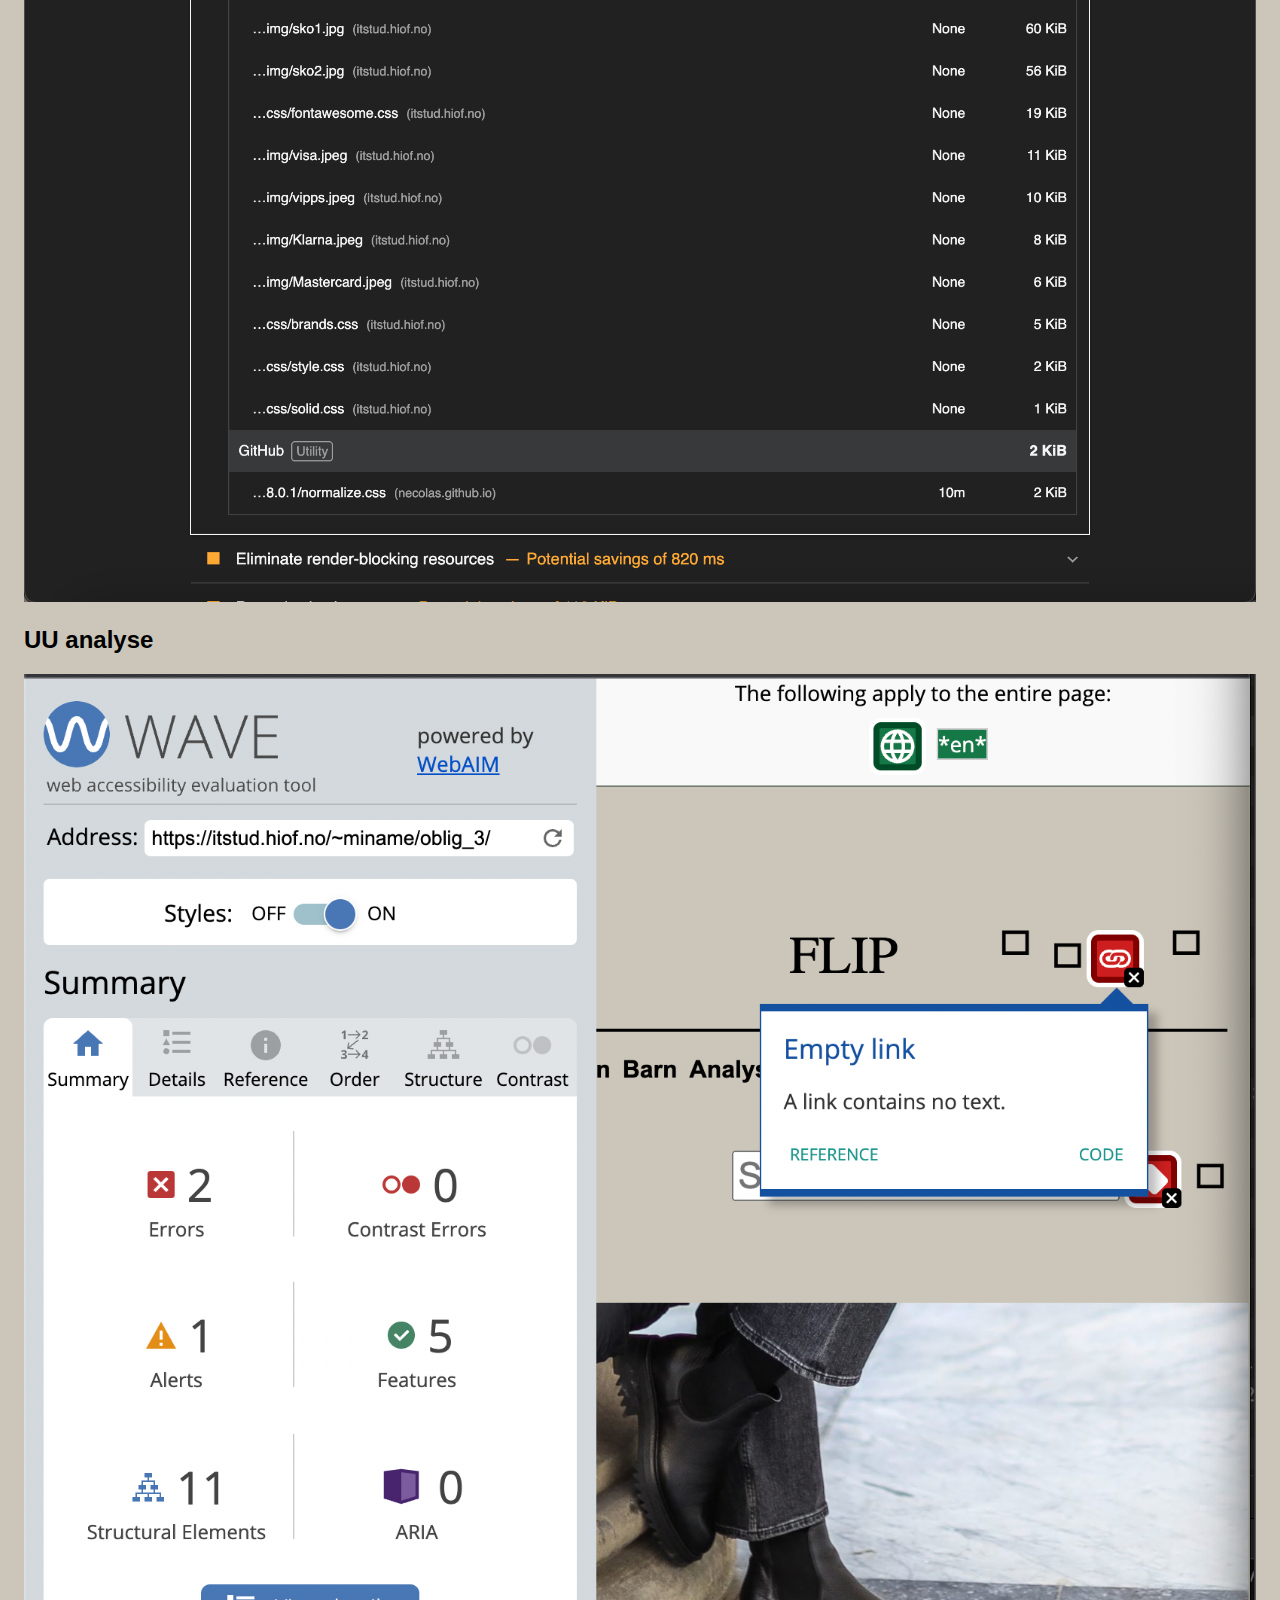
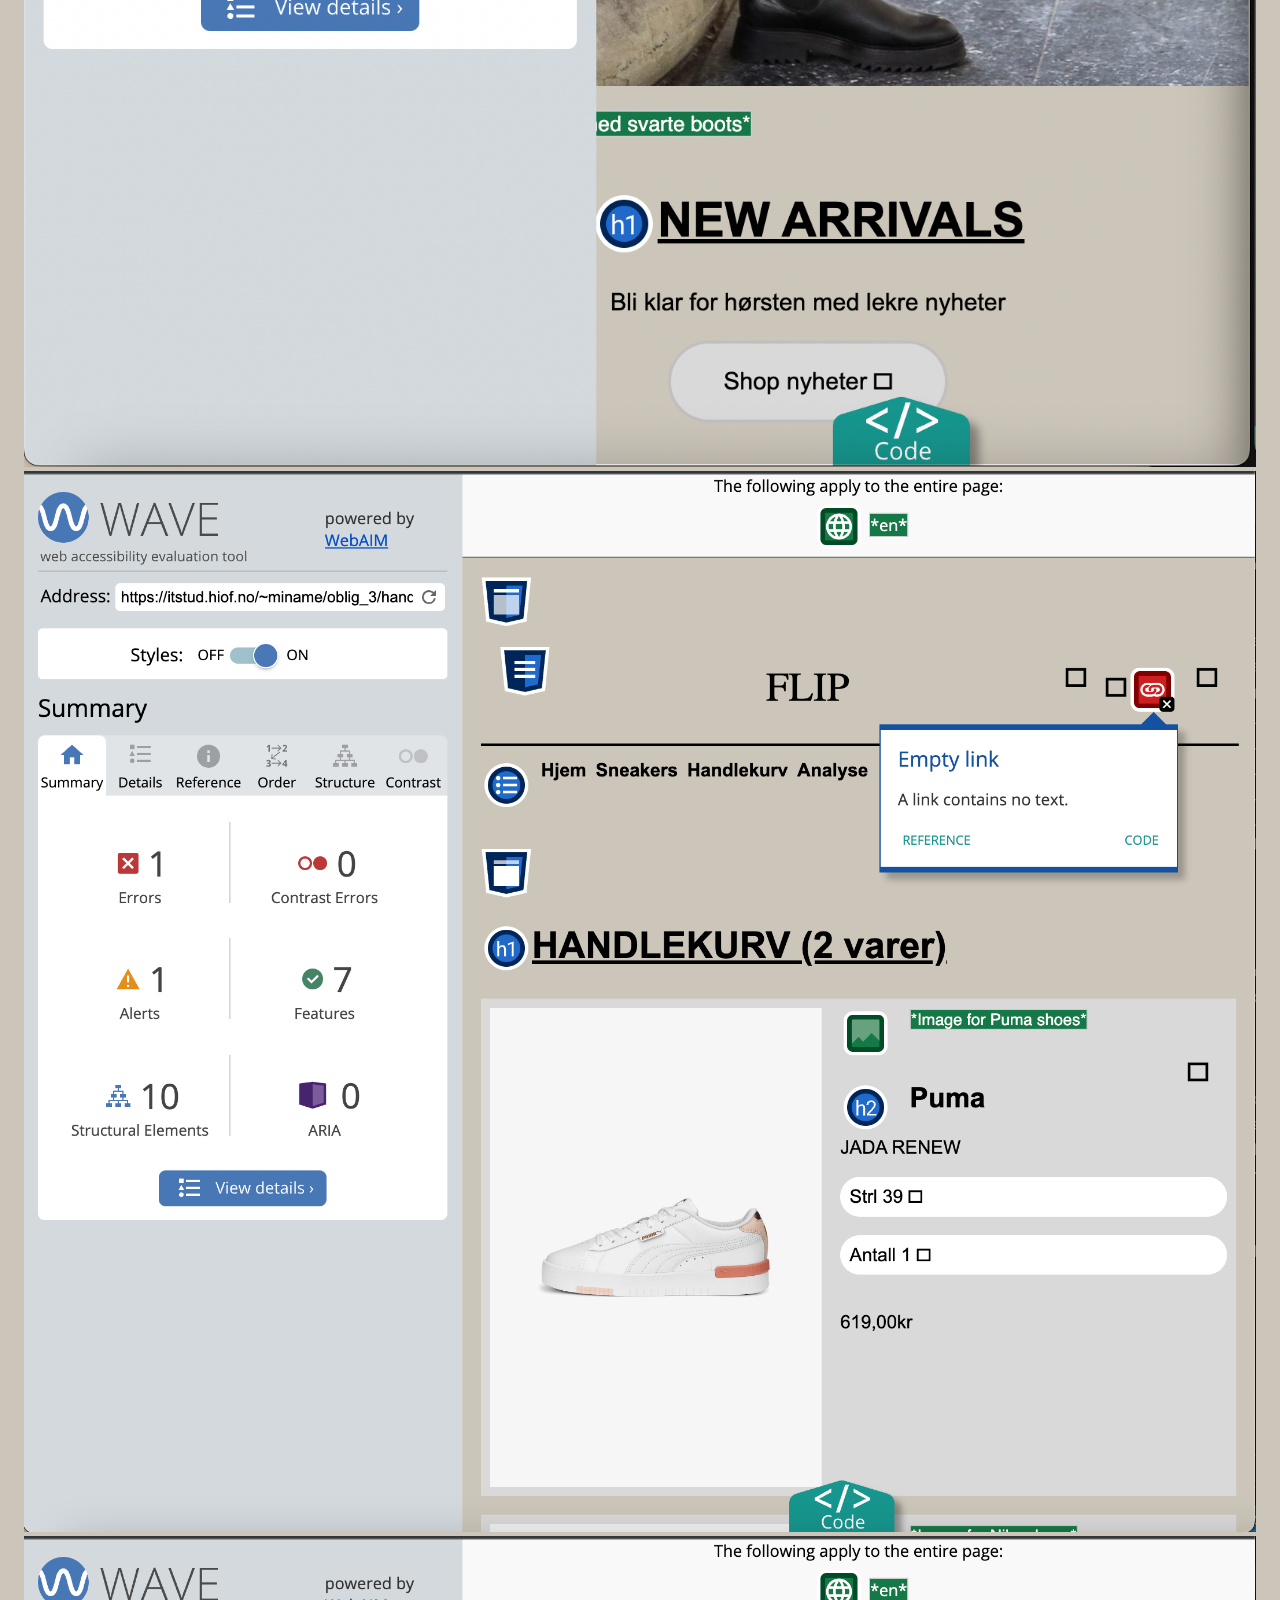
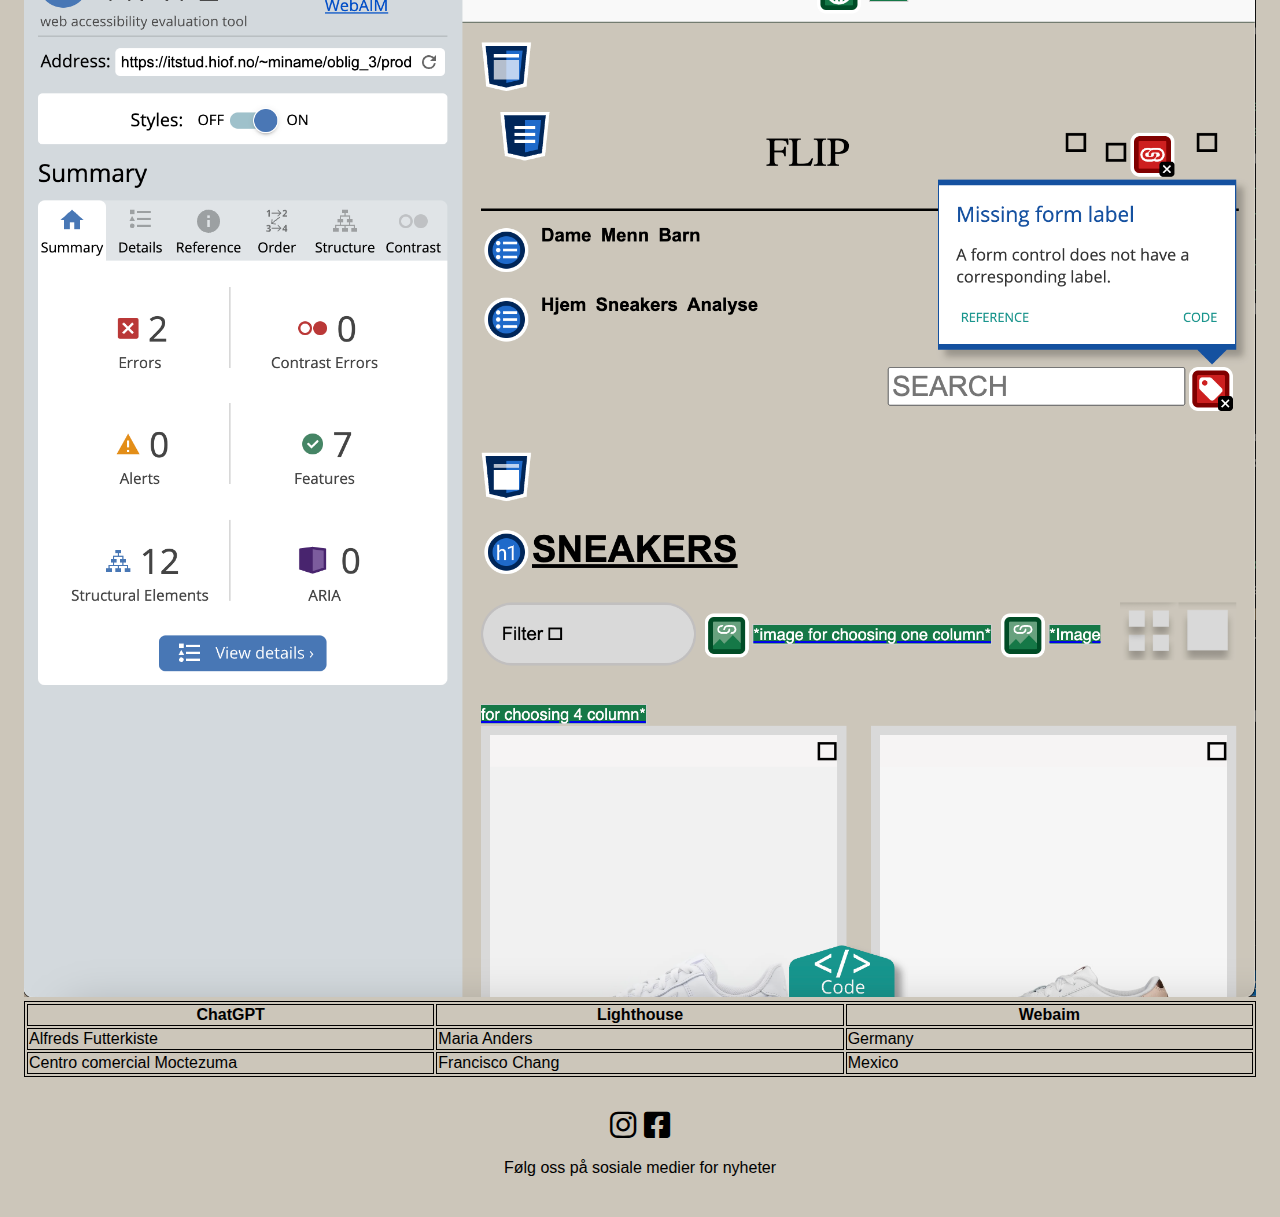
==== commit c0dbf0bf: "analyse" ====
--- a/analyse.html
+++ b/analyse.html
@@ -33,7 +33,40 @@
         </header>
         <main>
             <h1>Analyse</h1>
+            <section class="lighthouse">
+                <h2>SEO analyse</h2>
+                <img src="img/lighthouse_index.png" alt="Bilde for lighthouse av index siden">
+                <img src="img/lighthouse_index2.png" alt="Bilde for lighthouse av index siden">
+                <img src="img/lighthouse_handlekurv.png" alt="Bilde for lighthouse av handlekurv siden">
+                <img src="img/lighthouse_handlekurv2.png" alt="Bilde for lighthouse av handlekurv siden">
+                <img src="img/lighthouse_handlekurv3.png" alt="Bilde for lighthouse av handlekurv siden">
+            </section>
+            <section class="webaim">
+                <h2>UU analyse</h2>
+                <img src="img/webaim_index.png" alt="Bilde fra webaim av index siden">
+                <img src="img/webaim_handlekurv.png" alt="Bilde fra webaim av handlekurv siden">
+                <img src="img/webaim_produkter.png" alt="Bilde fra webaim av produkt siden">
+            </section>
 
+            <section class="tabell">
+                <table width="100%">
+                    <tr>
+                      <th  width="33%" class="tabell">ChatGPT</th>
+                      <th  width="33%" class="tabell">Lighthouse</th>
+                      <th  width="33%" class="tabell">Webaim</th>
+                    </tr>
+                    <tr>
+                      <td class="tabell">Alfreds Futterkiste</td>
+                      <td class="tabell">Maria Anders</td>
+                      <td class="tabell">Germany</td>
+                    </tr>
+                    <tr>
+                      <td class="tabell">Centro comercial Moctezuma</td>
+                      <td class="tabell">Francisco Chang</td>
+                      <td class="tabell">Mexico</td>
+                    </tr>
+                  </table>
+            </section>
         </main>
         <footer>
             <ul id="social-icons">
--- a/css/style.css
+++ b/css/style.css
@@ -387,6 +387,10 @@
     width: 50px;
 }
 
+
+.tabell{
+    border: 1px solid black;
+}
 
 
 
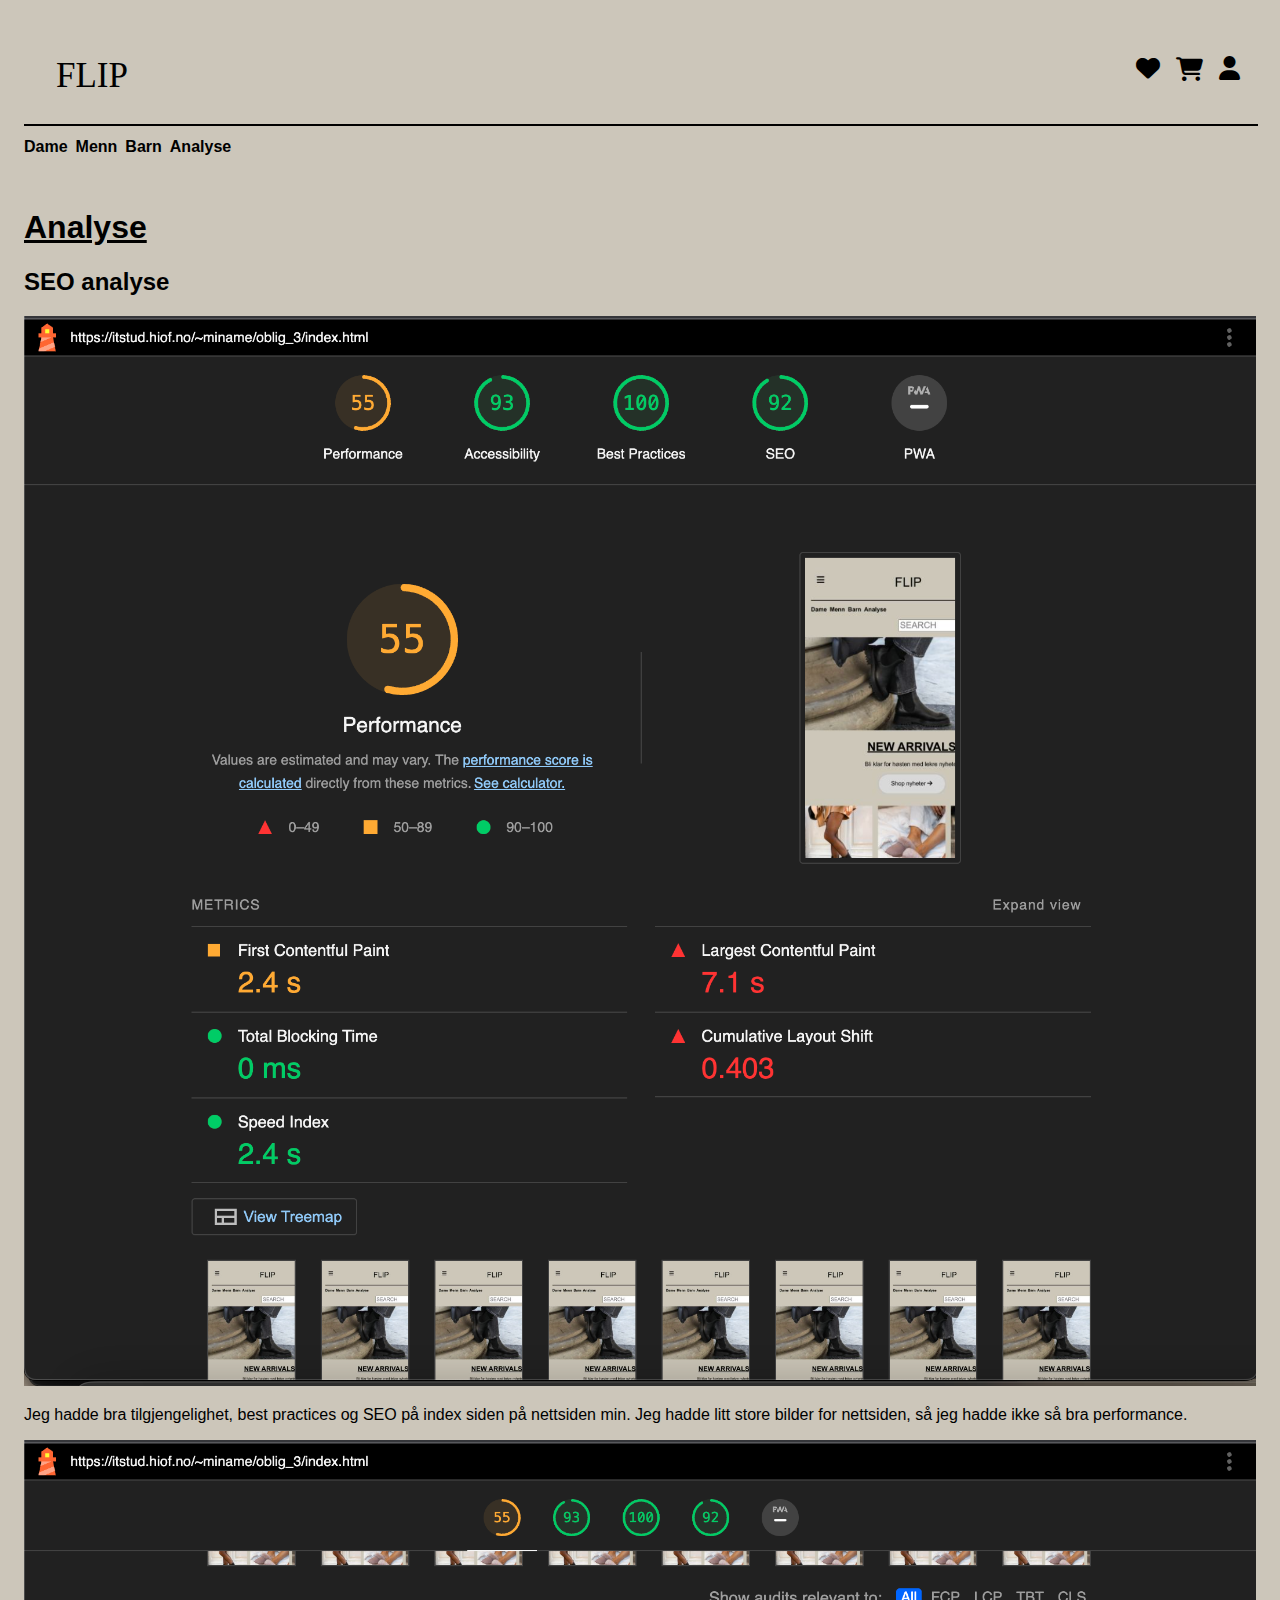
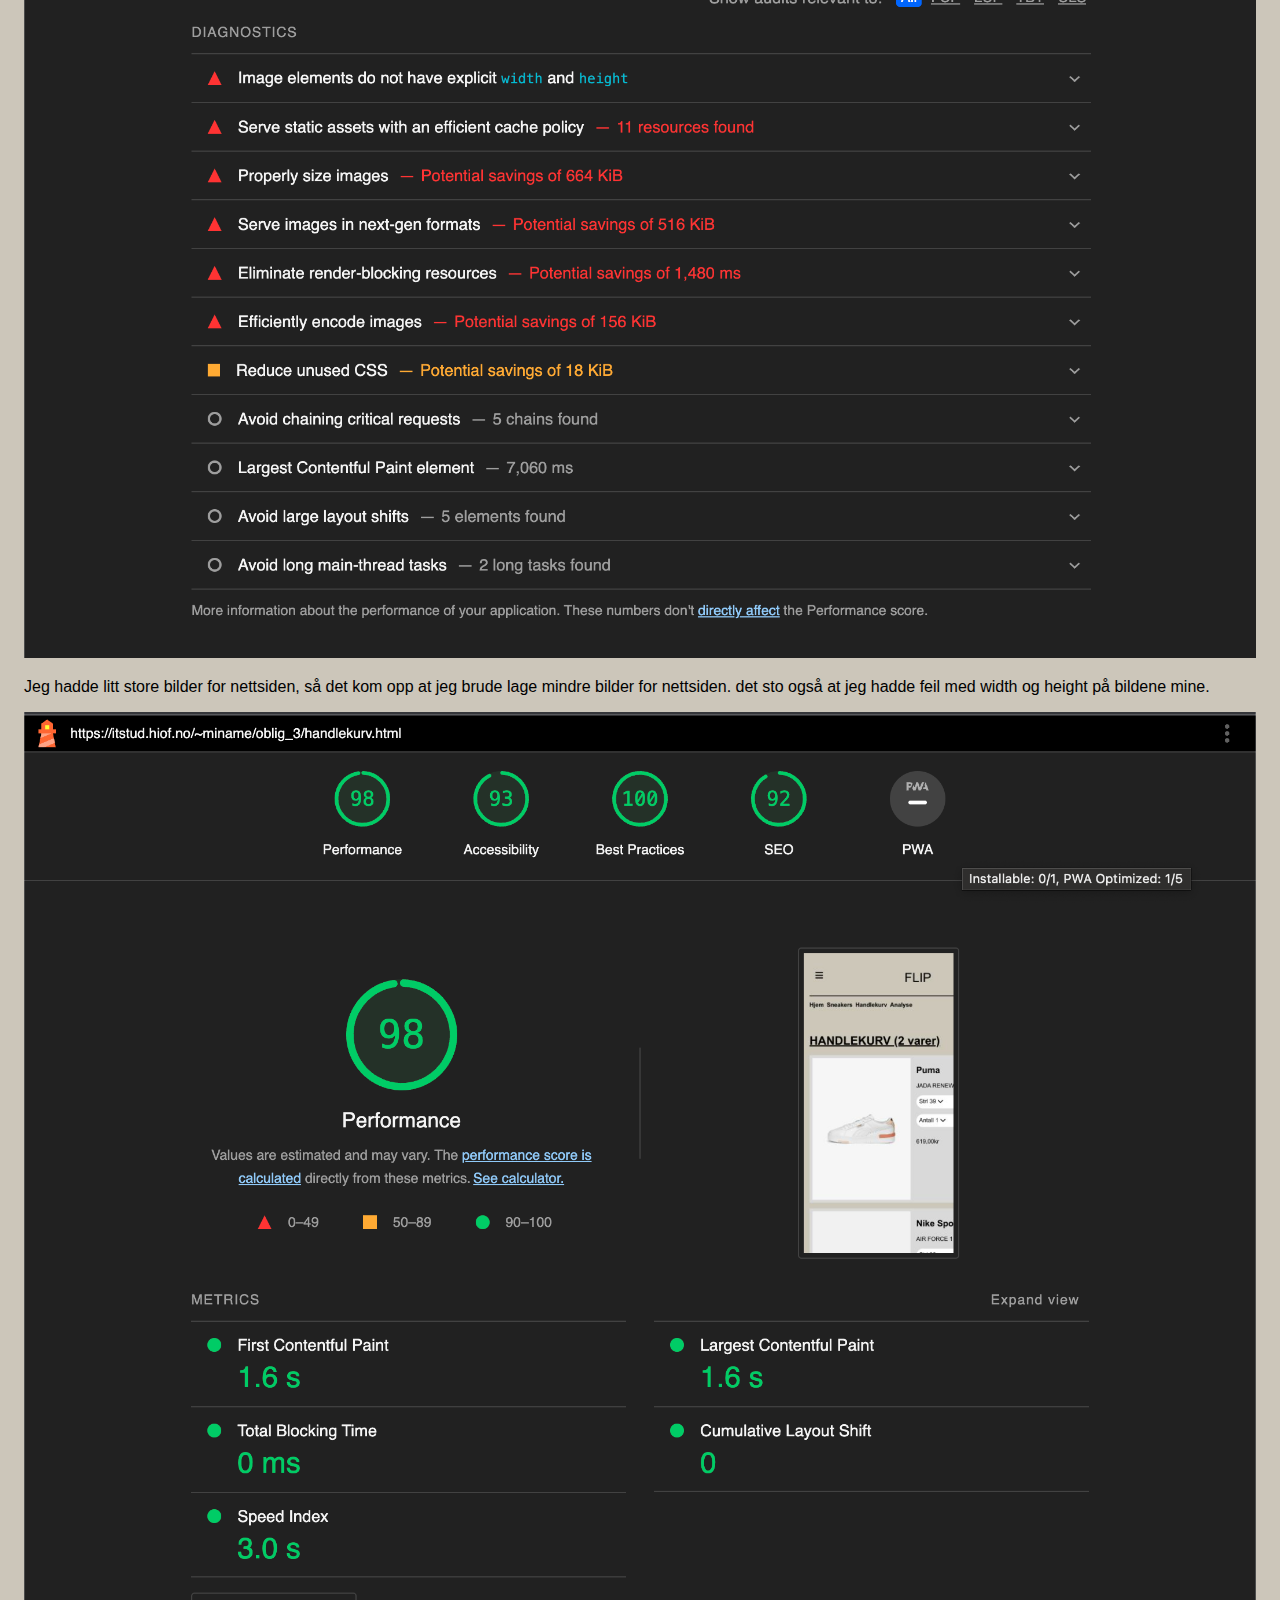
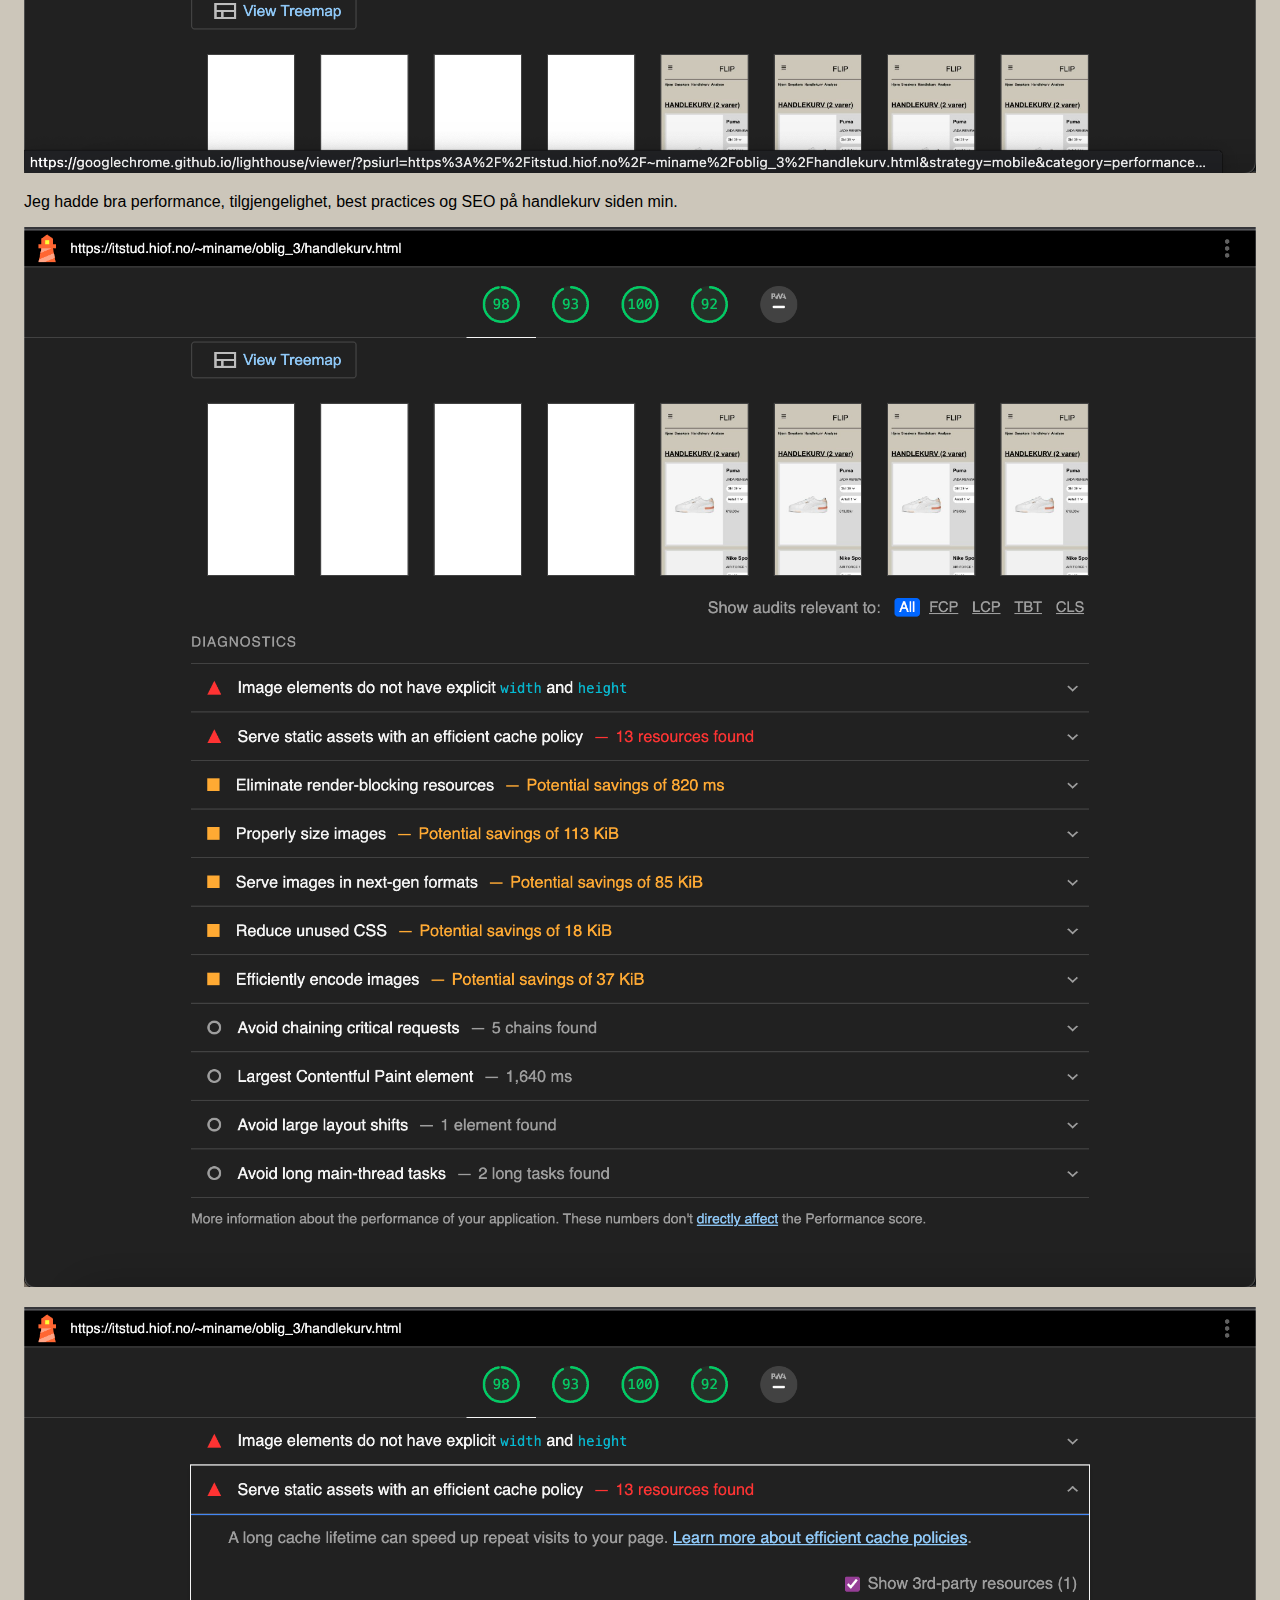
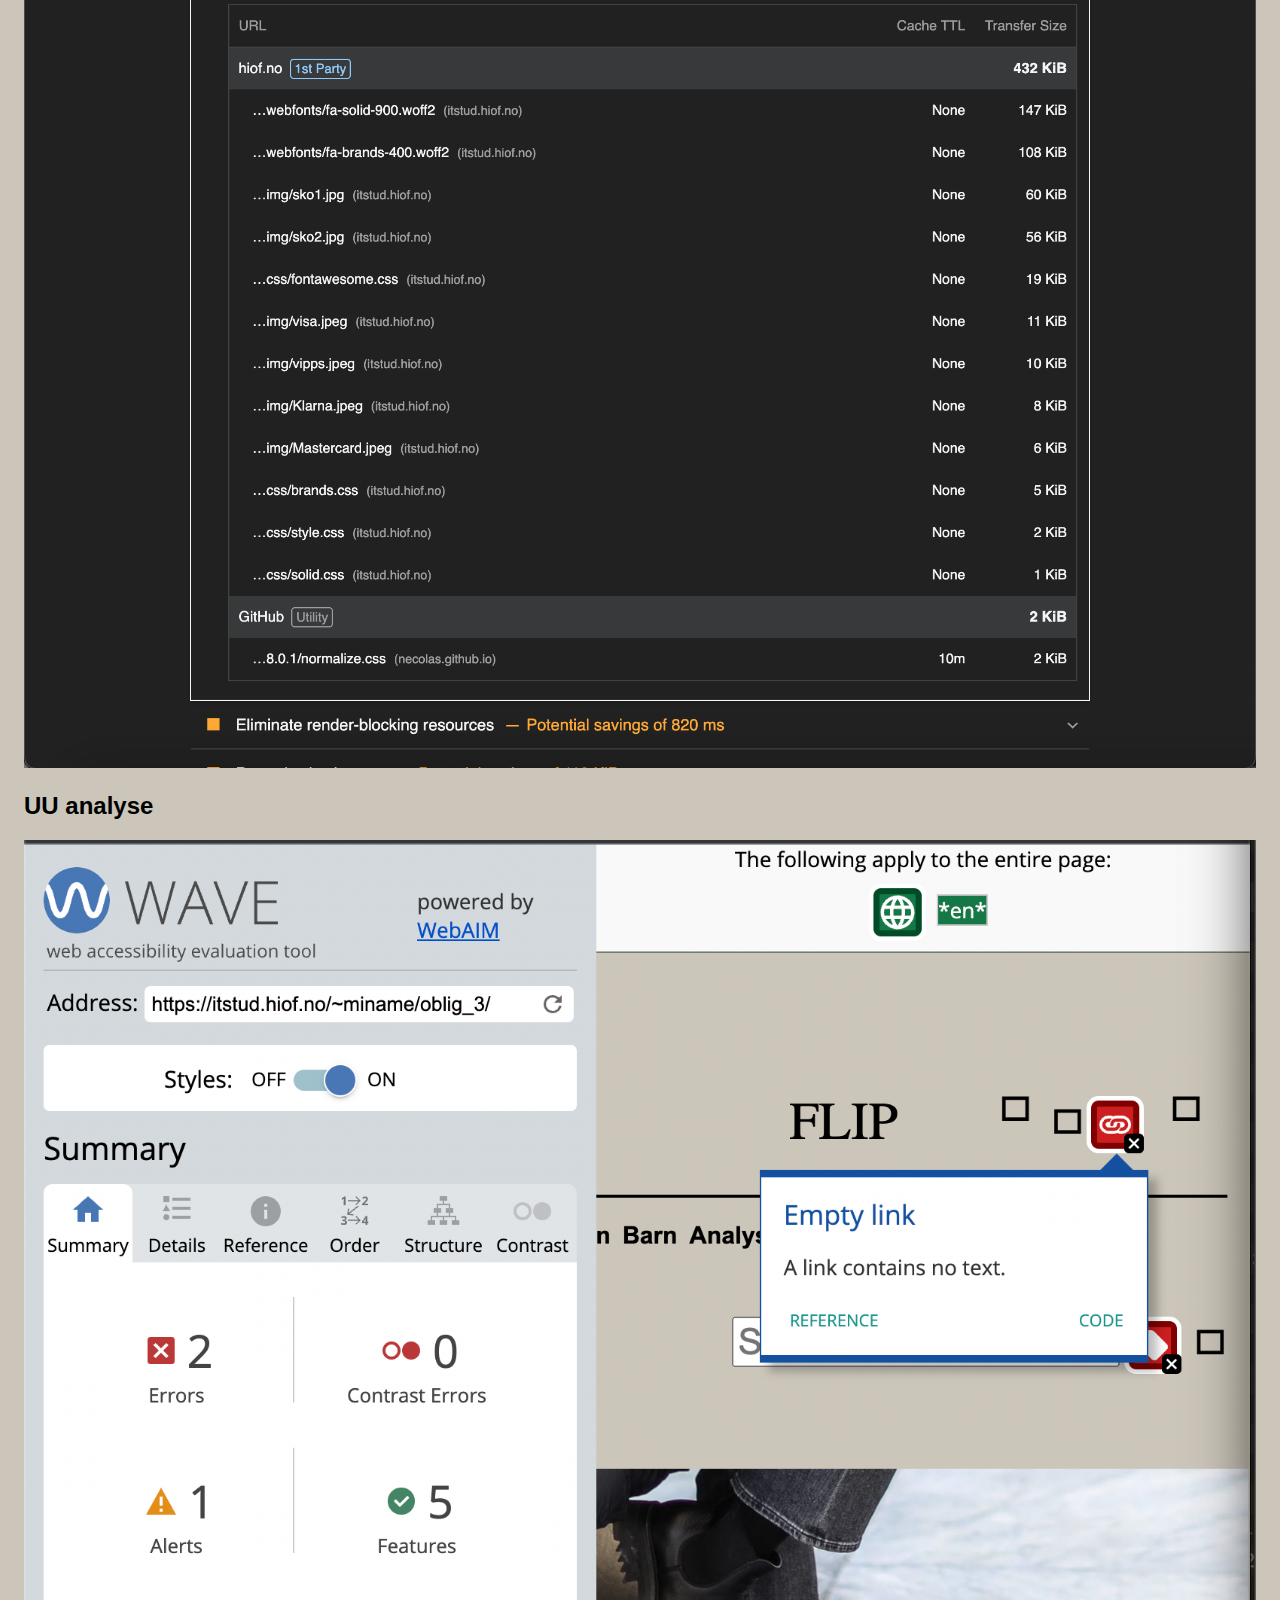
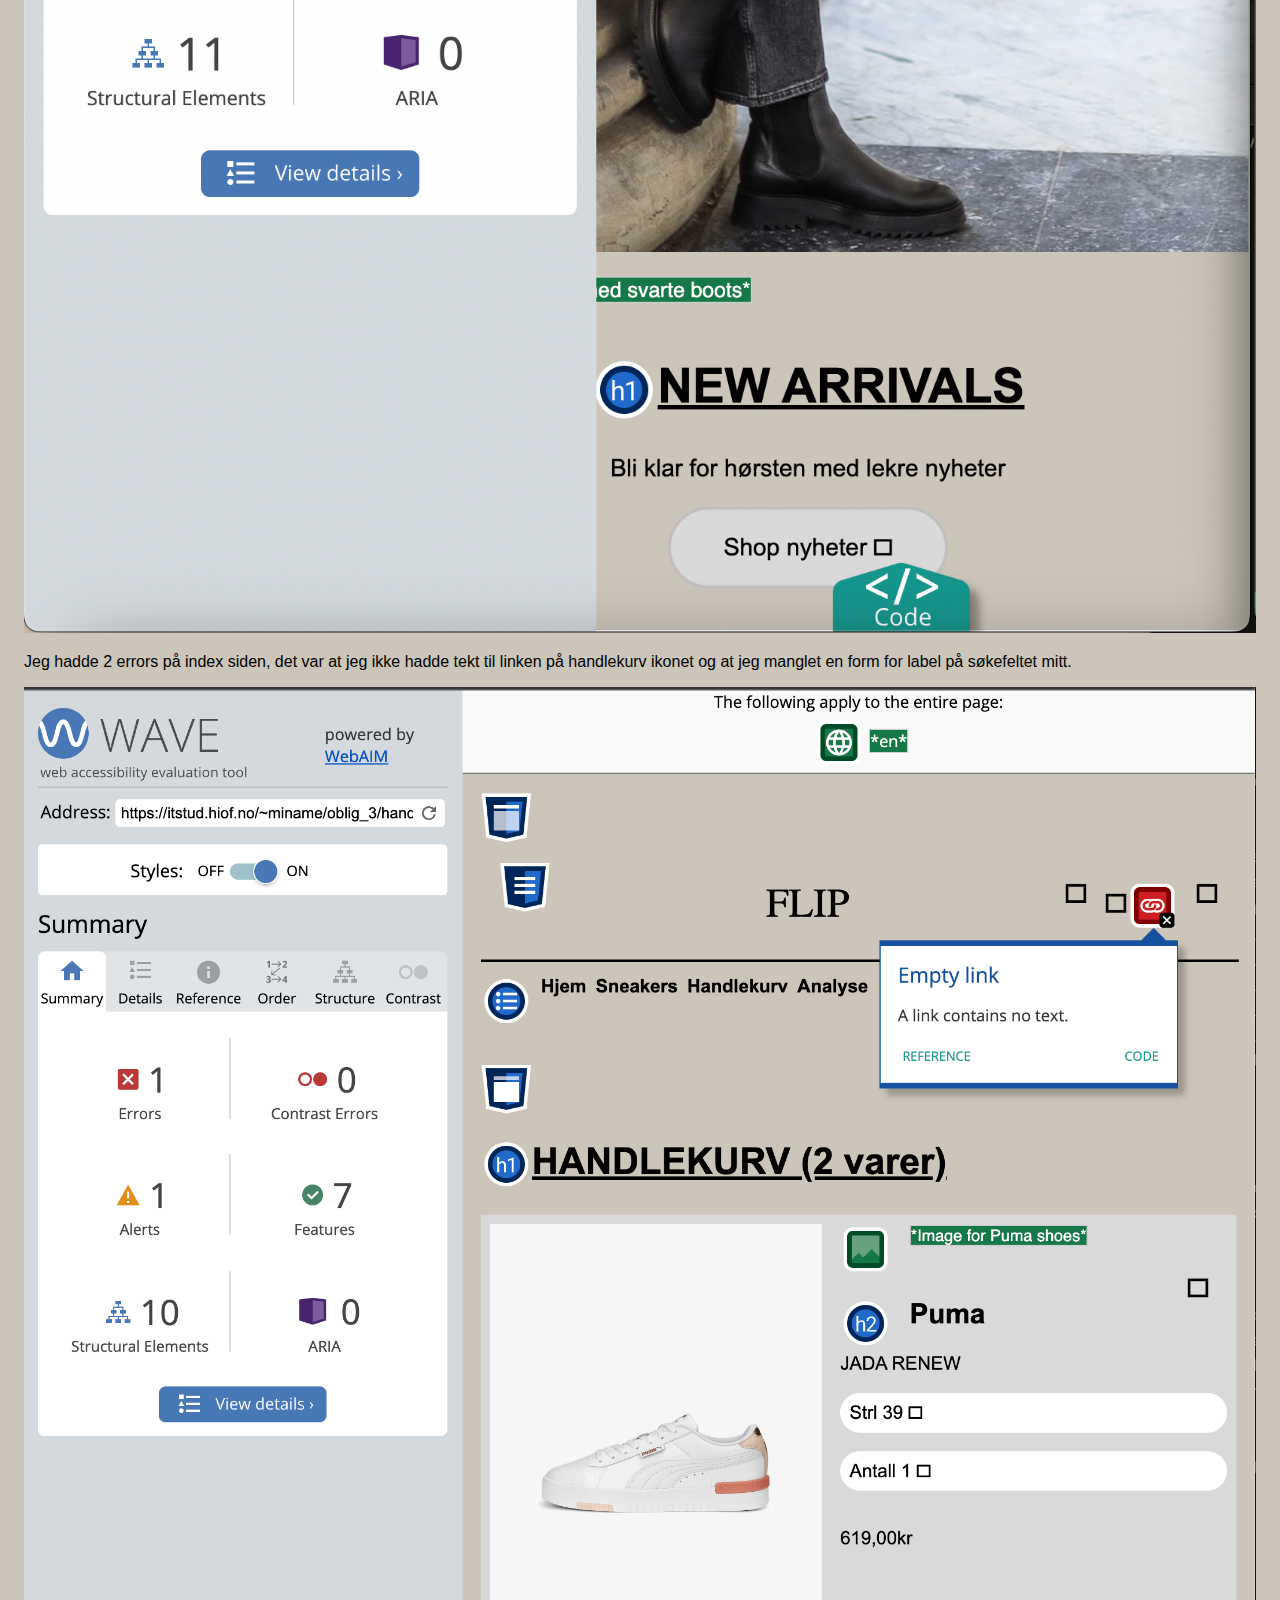
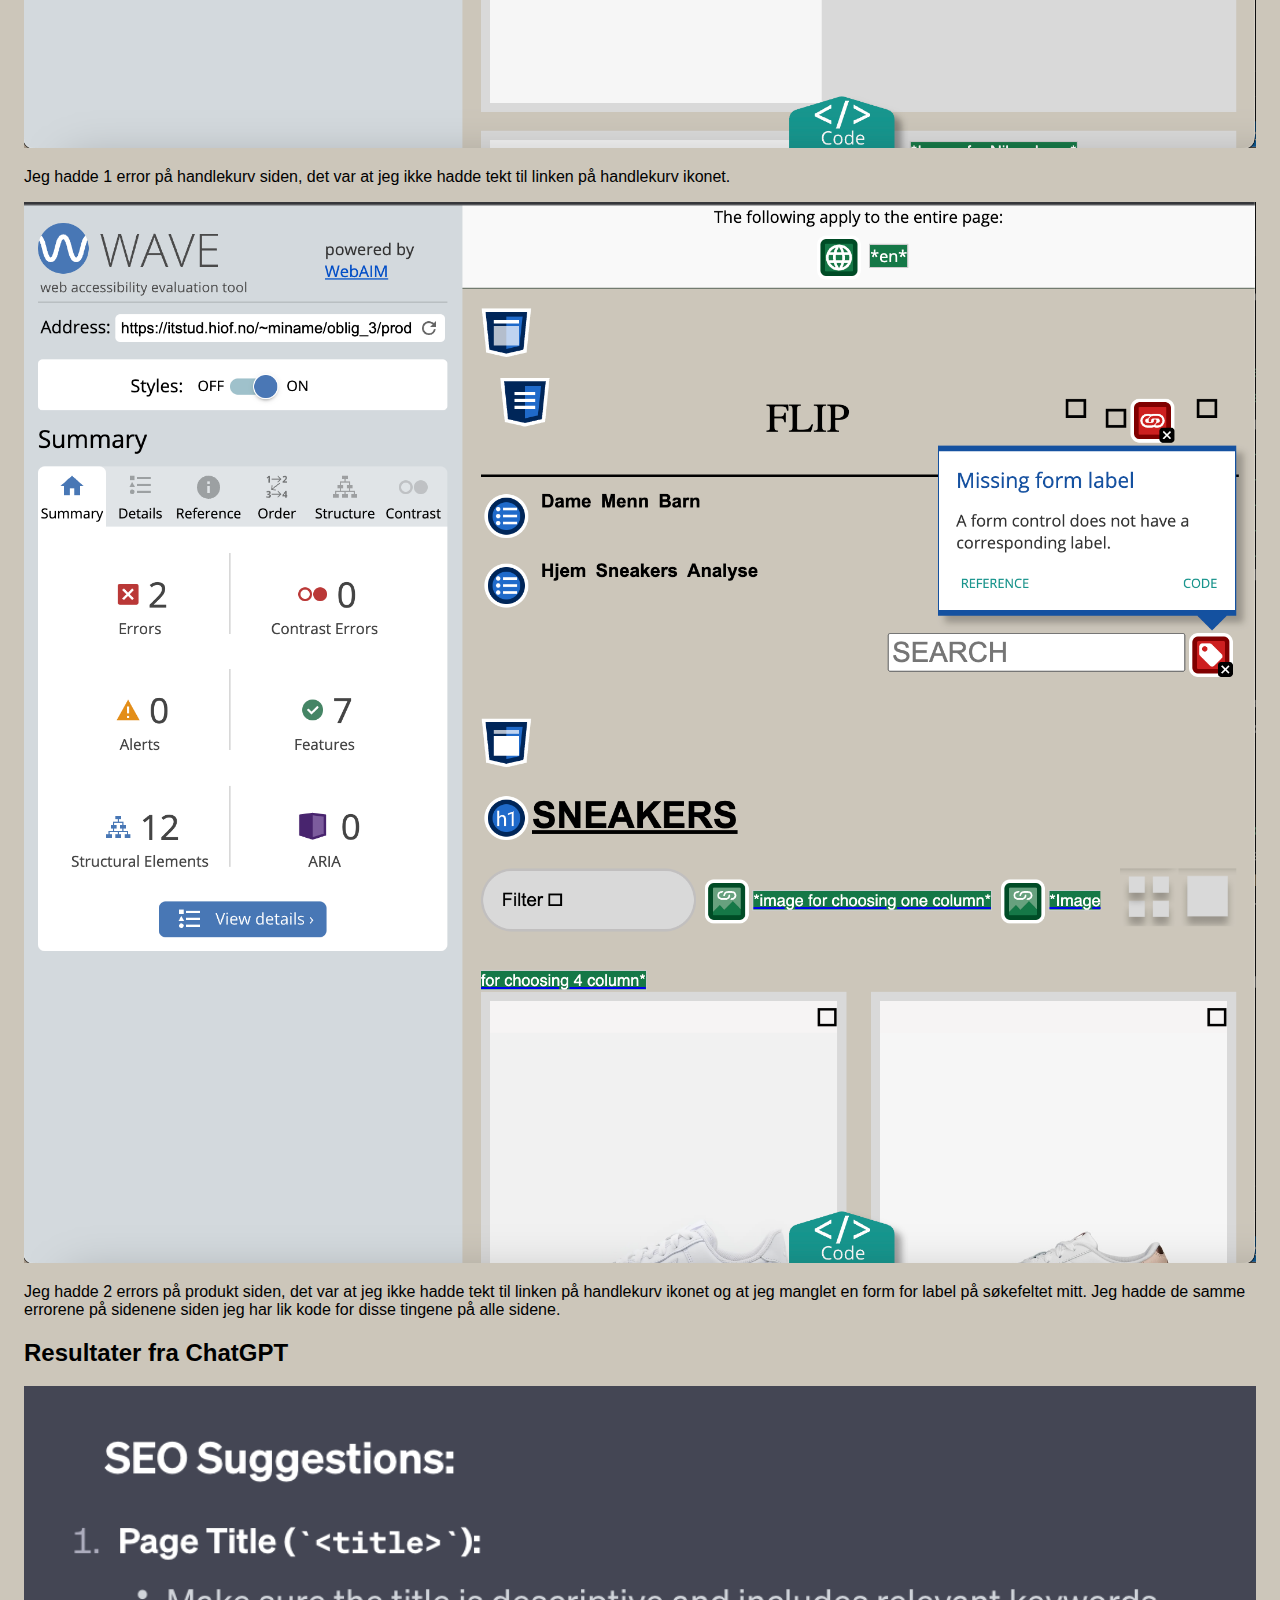
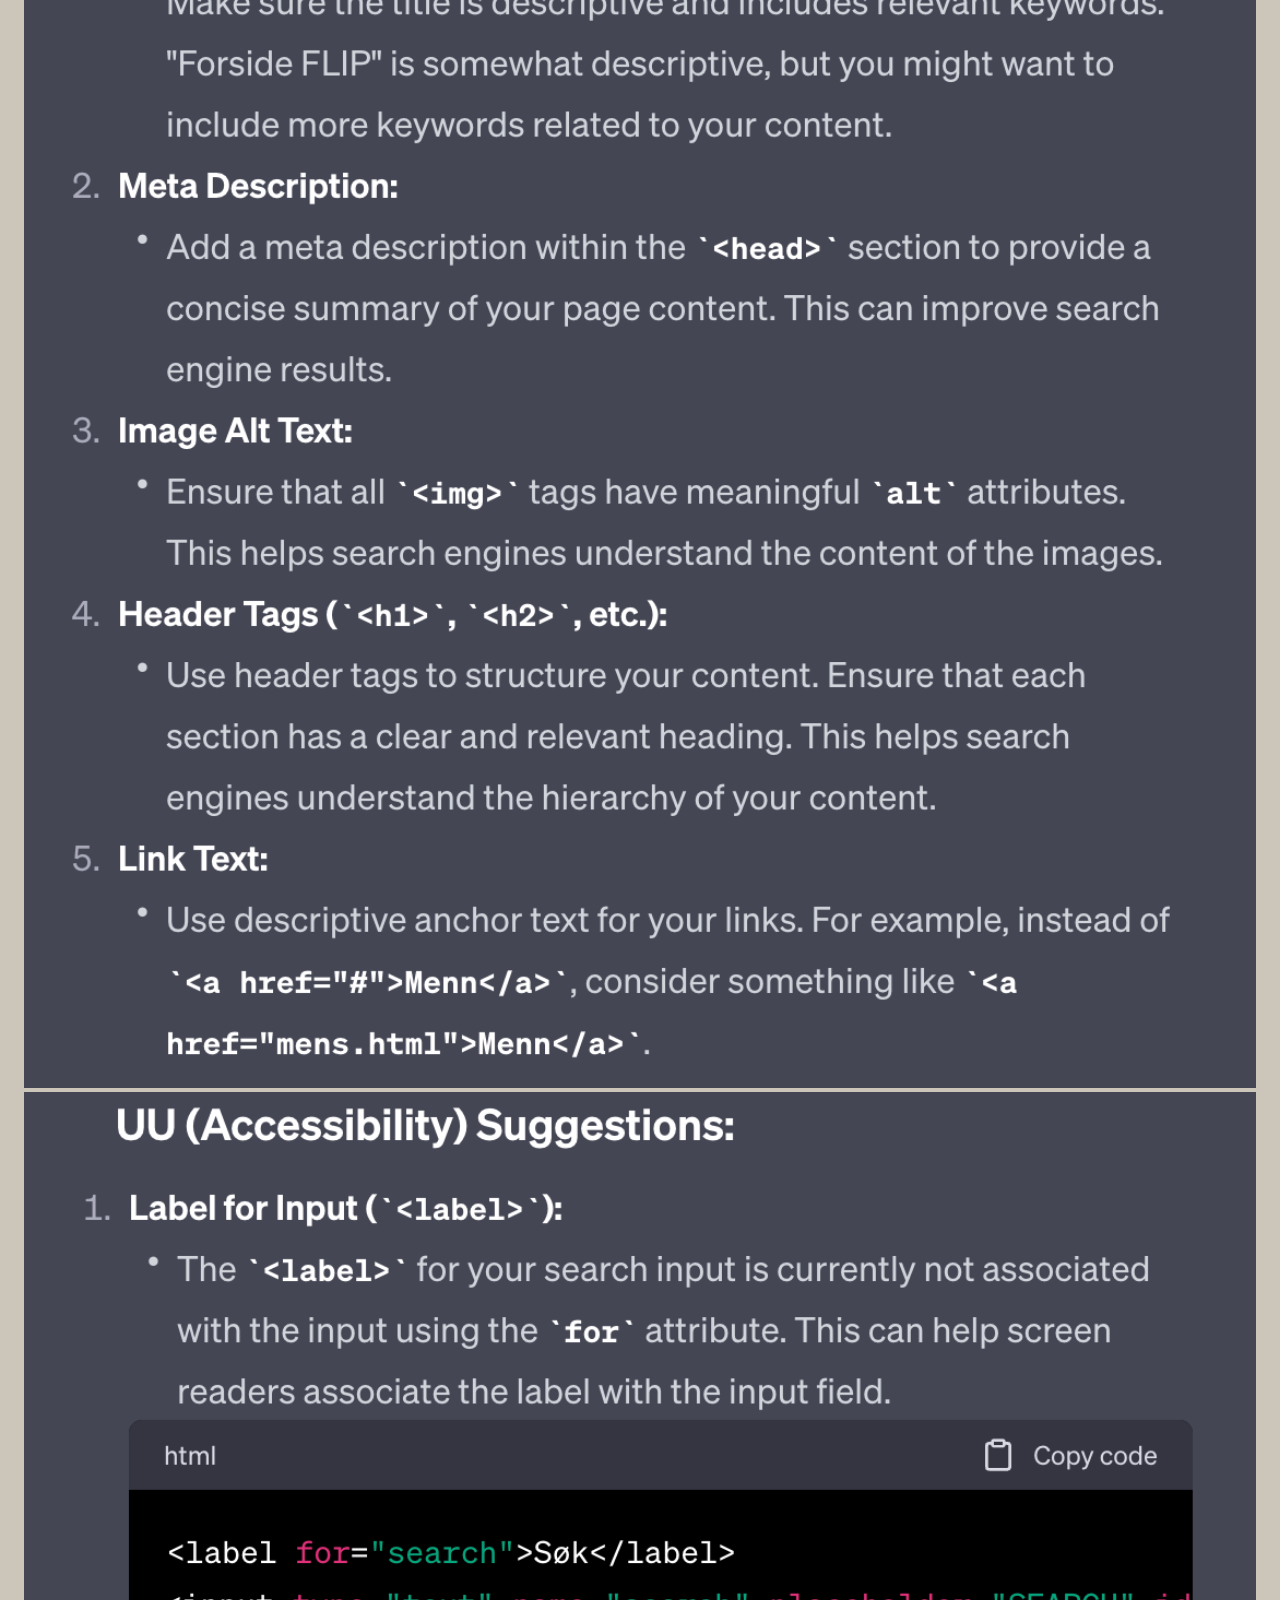
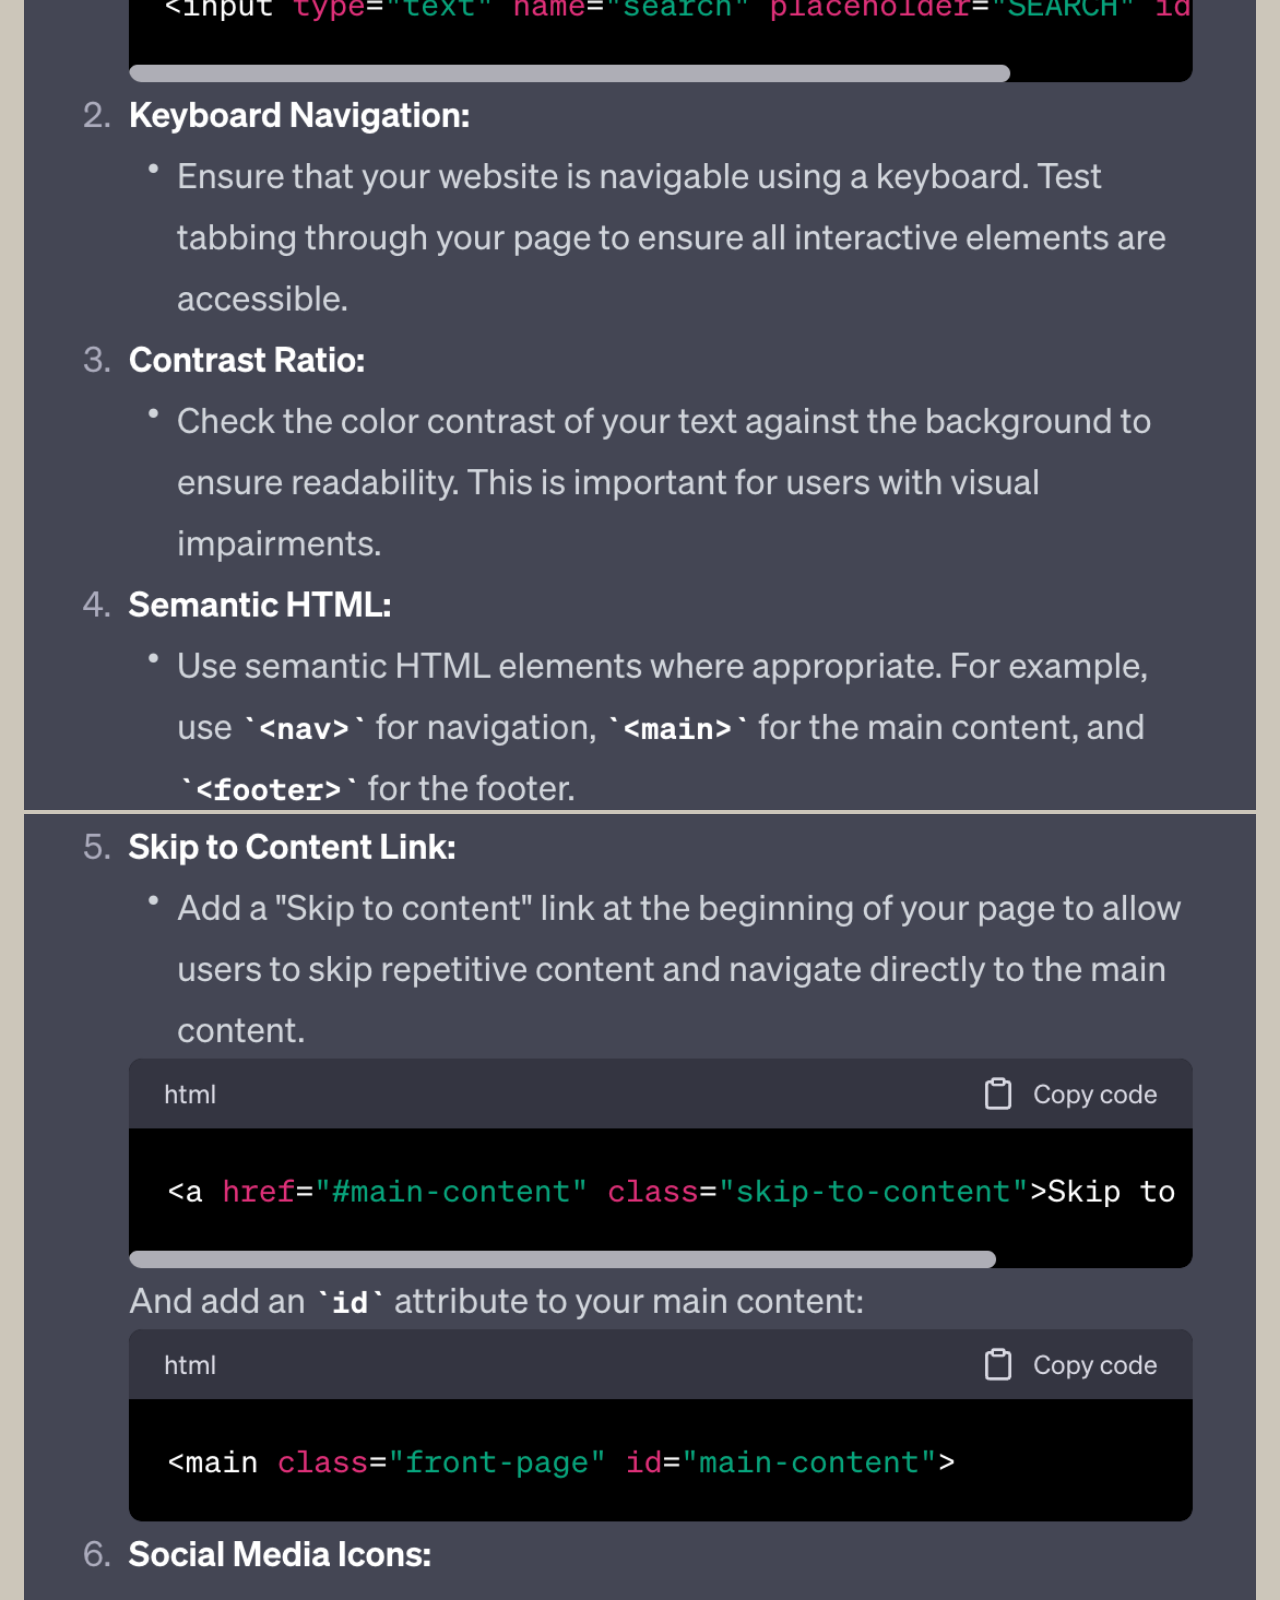
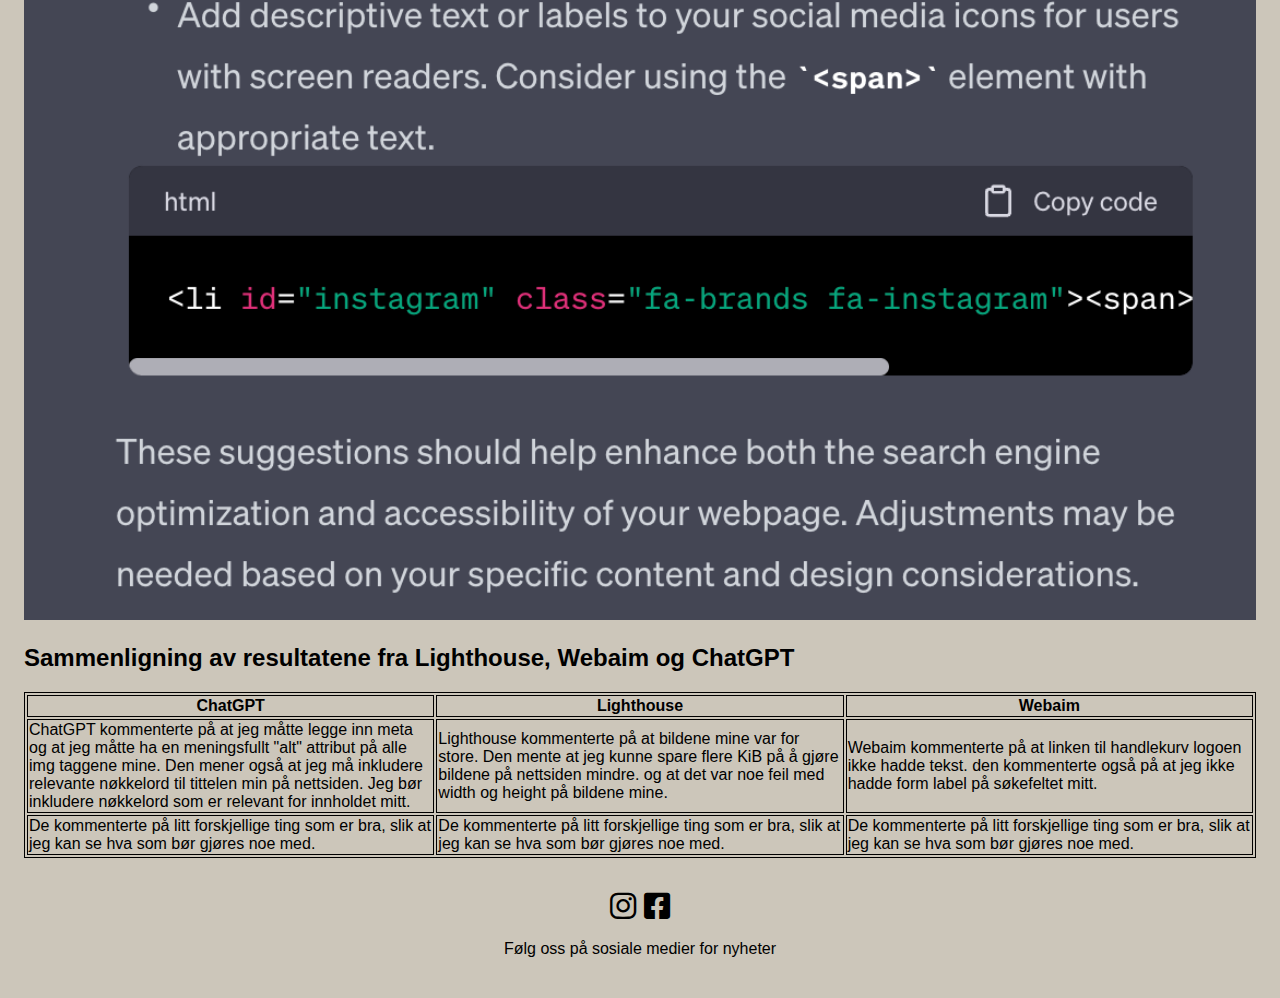
==== commit 36882ebb: "skrevet analyse,meta" ====
--- a/analyse.html
+++ b/analyse.html
@@ -33,21 +33,38 @@
         </header>
         <main>
             <h1>Analyse</h1>
+            <!--Seksjon for resultatene jeg fikk fra lighthouse-->
             <section class="lighthouse">
                 <h2>SEO analyse</h2>
                 <img src="img/lighthouse_index.png" alt="Bilde for lighthouse av index siden">
+                <p>Jeg hadde bra tilgjengelighet, best practices og SEO på index siden på nettsiden min. Jeg hadde litt store bilder for nettsiden, så jeg hadde ikke så bra performance.</p>
                 <img src="img/lighthouse_index2.png" alt="Bilde for lighthouse av index siden">
+                <p>Jeg hadde litt store bilder for nettsiden, så det kom opp at jeg brude lage mindre bilder for nettsiden. det sto også at jeg hadde feil med width og height på bildene mine.</p>
                 <img src="img/lighthouse_handlekurv.png" alt="Bilde for lighthouse av handlekurv siden">
+                <p>Jeg hadde bra performance, tilgjengelighet, best practices og SEO på handlekurv siden min.</p>
                 <img src="img/lighthouse_handlekurv2.png" alt="Bilde for lighthouse av handlekurv siden">
+                <p></p>
                 <img src="img/lighthouse_handlekurv3.png" alt="Bilde for lighthouse av handlekurv siden">
             </section>
+            <!--Seksjon for resultatene jeg fikk fra webaim-->
             <section class="webaim">
                 <h2>UU analyse</h2>
                 <img src="img/webaim_index.png" alt="Bilde fra webaim av index siden">
+                <p>Jeg hadde 2 errors på index siden, det var at jeg ikke hadde tekt til linken på handlekurv ikonet og at jeg manglet en form for label på søkefeltet mitt.</p>
                 <img src="img/webaim_handlekurv.png" alt="Bilde fra webaim av handlekurv siden">
+                <p>Jeg hadde 1 error på handlekurv siden, det var at jeg ikke hadde tekt til linken på handlekurv ikonet.</p>
                 <img src="img/webaim_produkter.png" alt="Bilde fra webaim av produkt siden">
+                <p>Jeg hadde 2 errors på produkt siden, det var at jeg ikke hadde tekt til linken på handlekurv ikonet og at jeg manglet en form for label på søkefeltet mitt. Jeg hadde de samme errorene på sidenene siden jeg har lik kode for disse tingene på alle sidene.</p>
+            </section class="chatgpt">
+            <!--Seksjon for resultatene jeg fikk fra chatgpt-->
+            <section>
+                <h2>Resultater fra ChatGPT</h2>
+                <img src="img/chatgpt1.png" alt="Bilde fra resultatene fra ChatGPT">
+                <img src="img/chatgpt2.png" alt="Bilde fra resultatene fra ChatGPT">
+                <img src="img/chatgpt3.png" alt="Bilde fra resultatene fra ChatGPT">
             </section>
-
+            <!--Tabell for sammenligning av resultatene fra lighthouse, webaim og chatgpt.-->
+            <h2>Sammenligning av resultatene fra Lighthouse, Webaim og ChatGPT</h2>
             <section class="tabell">
                 <table width="100%">
                     <tr>
@@ -56,14 +73,14 @@
                       <th  width="33%" class="tabell">Webaim</th>
                     </tr>
                     <tr>
-                      <td class="tabell">Alfreds Futterkiste</td>
-                      <td class="tabell">Maria Anders</td>
-                      <td class="tabell">Germany</td>
+                      <td class="tabell">ChatGPT kommenterte på at jeg måtte legge inn meta og at jeg måtte ha en meningsfullt "alt" attribut på alle img taggene mine. Den mener også at jeg må inkludere relevante nøkkelord til tittelen min på nettsiden. Jeg bør inkludere nøkkelord som er relevant for innholdet mitt.</td>
+                      <td class="tabell">Lighthouse kommenterte på at bildene mine var for store. Den mente at jeg kunne spare flere KiB på å gjøre bildene på nettsiden mindre. og at det var noe feil med width og height på bildene mine.  </td>
+                      <td class="tabell">Webaim kommenterte på at linken til handlekurv logoen ikke hadde tekst. den kommenterte også på at jeg ikke hadde form label på søkefeltet mitt.</td>
                     </tr>
                     <tr>
-                      <td class="tabell">Centro comercial Moctezuma</td>
-                      <td class="tabell">Francisco Chang</td>
-                      <td class="tabell">Mexico</td>
+                      <td class="tabell">De kommenterte på litt forskjellige ting som er bra, slik at jeg kan se hva som bør gjøres noe med.</td>
+                      <td class="tabell">De kommenterte på litt forskjellige ting som er bra, slik at jeg kan se hva som bør gjøres noe med.</td>
+                      <td class="tabell">De kommenterte på litt forskjellige ting som er bra, slik at jeg kan se hva som bør gjøres noe med.</td>
                     </tr>
                   </table>
             </section>
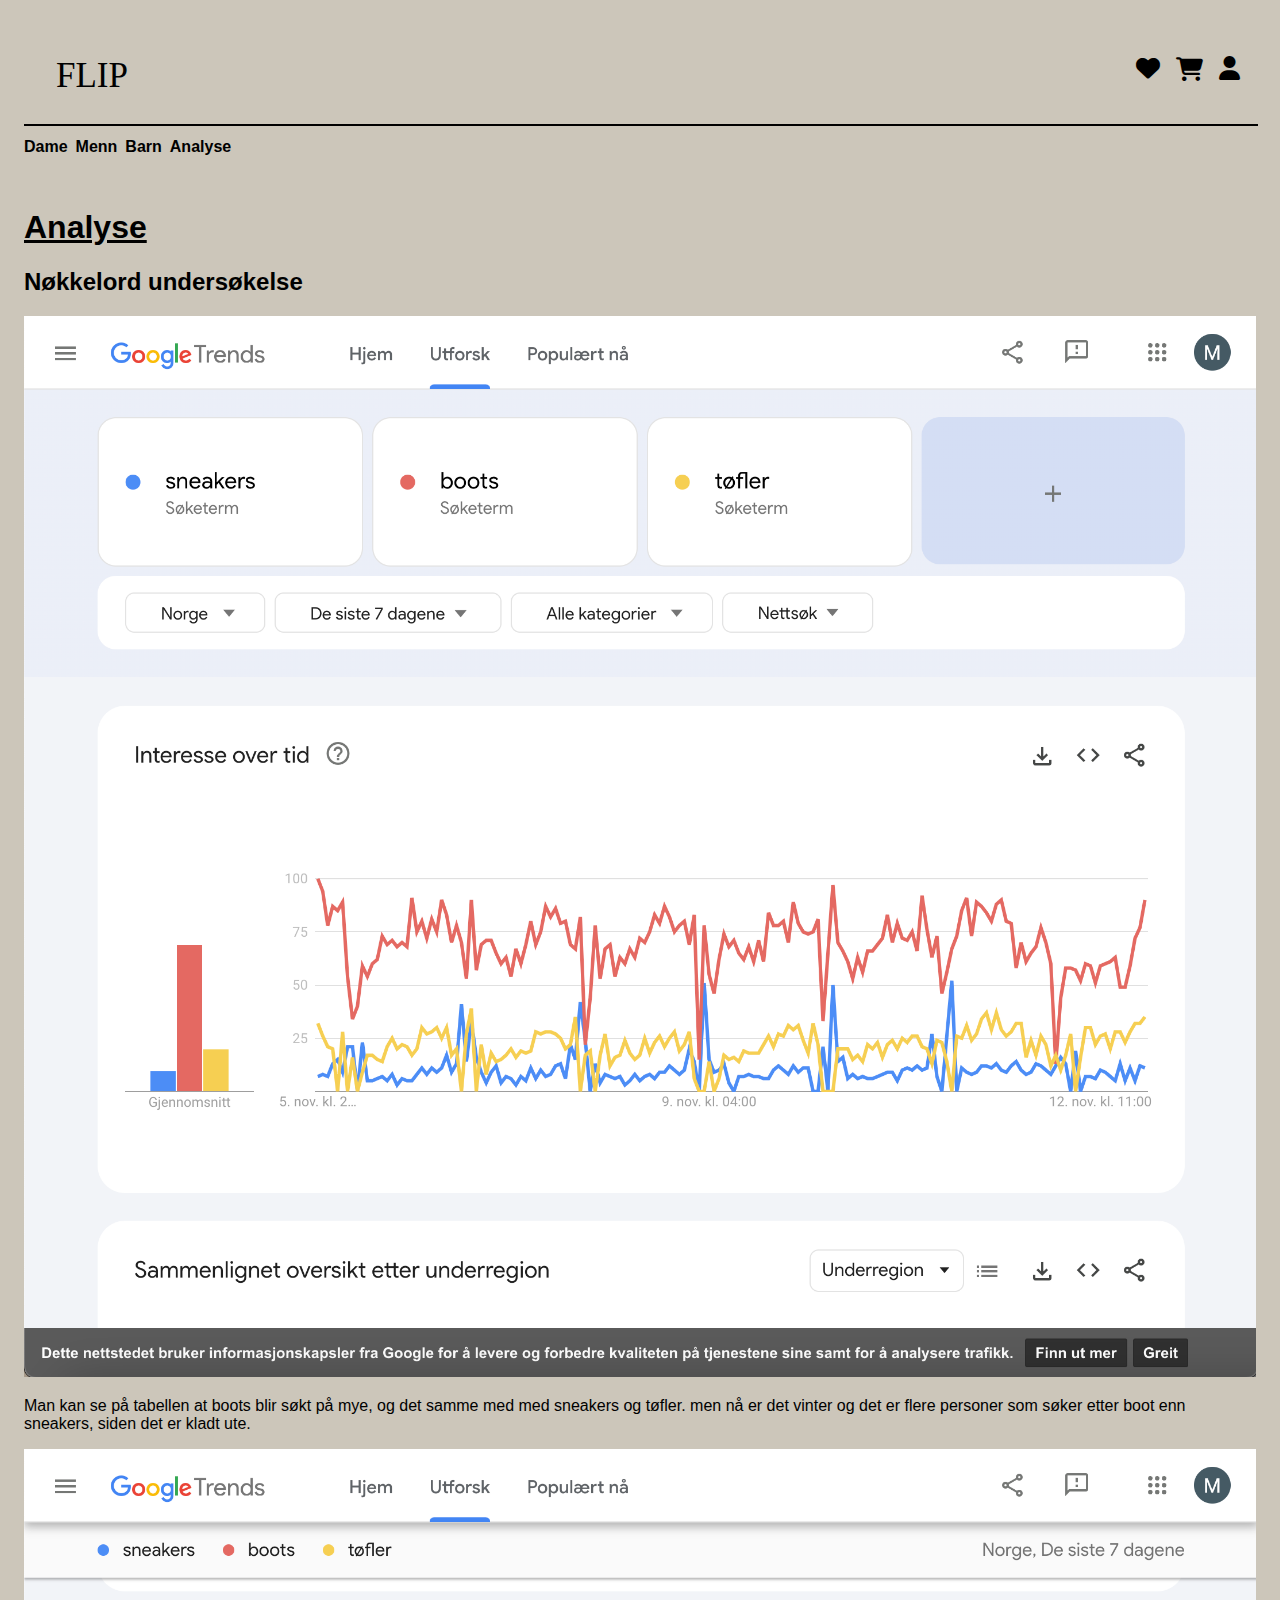
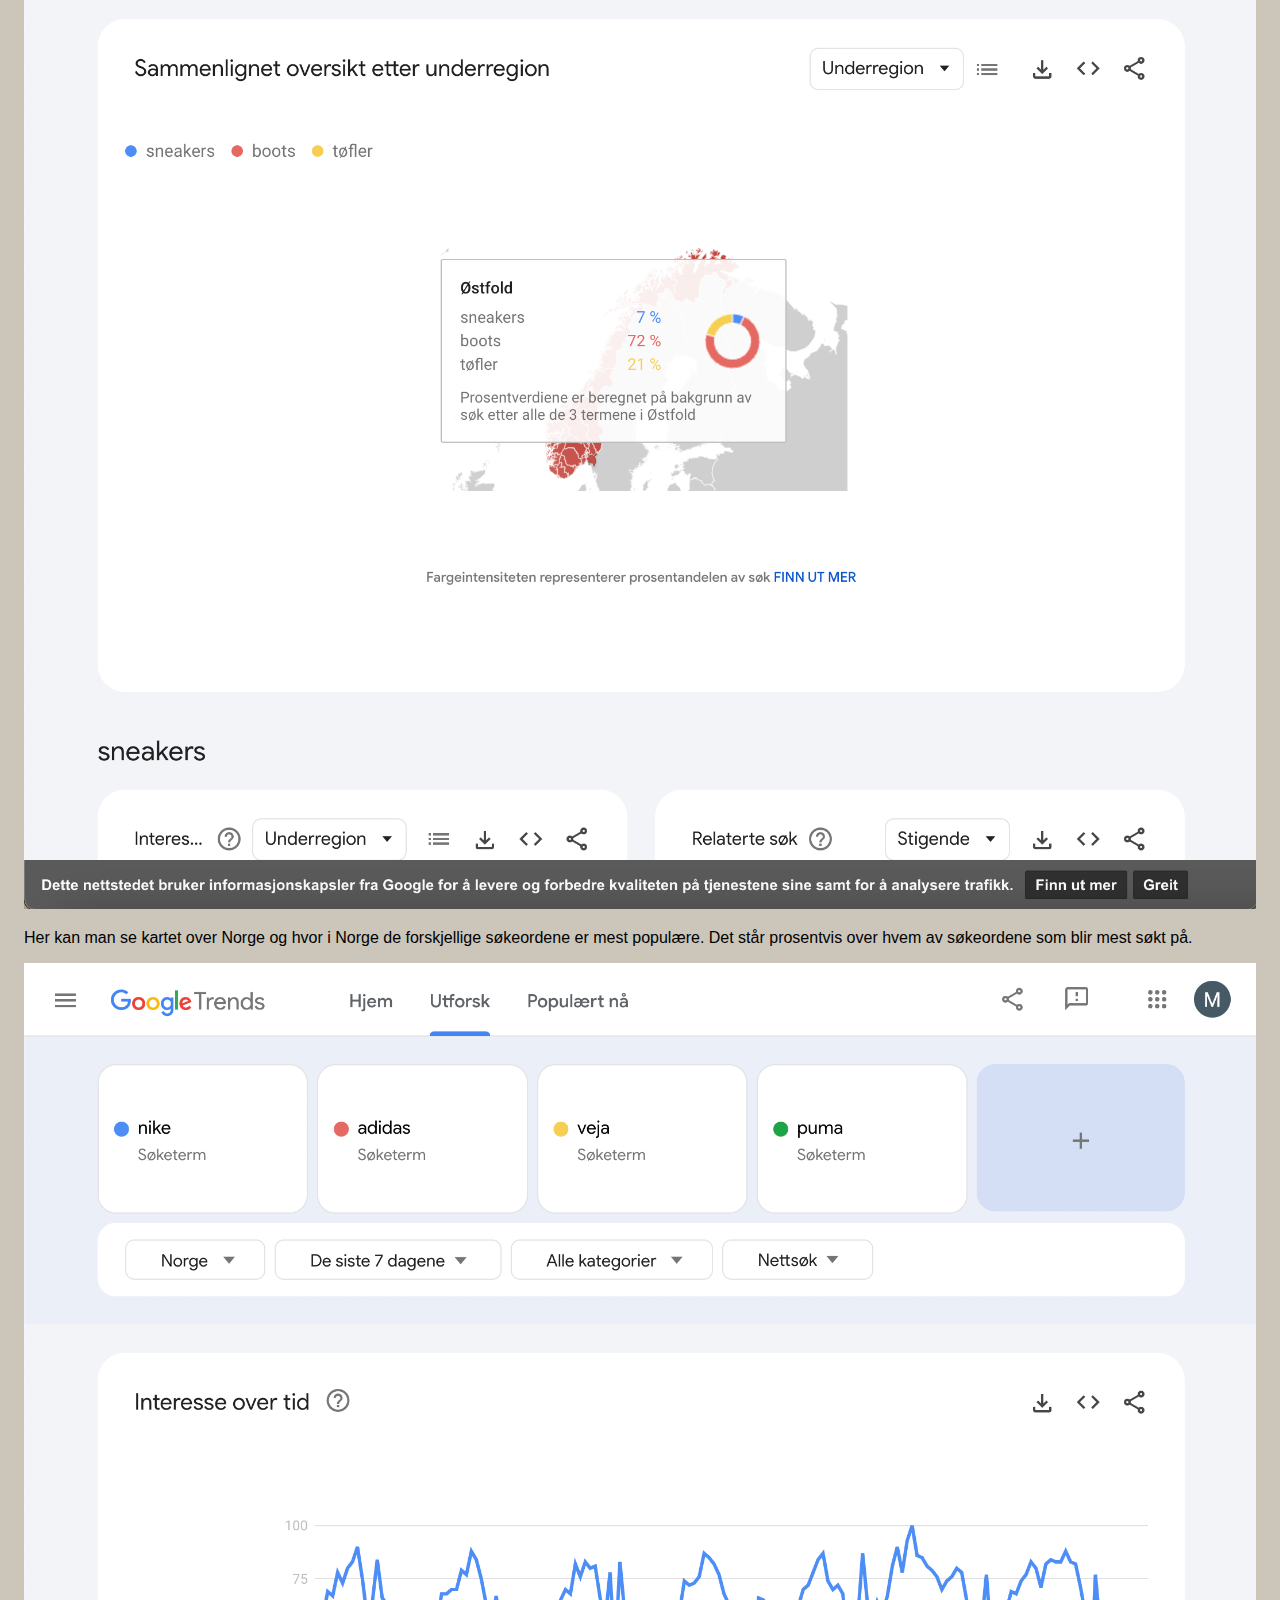
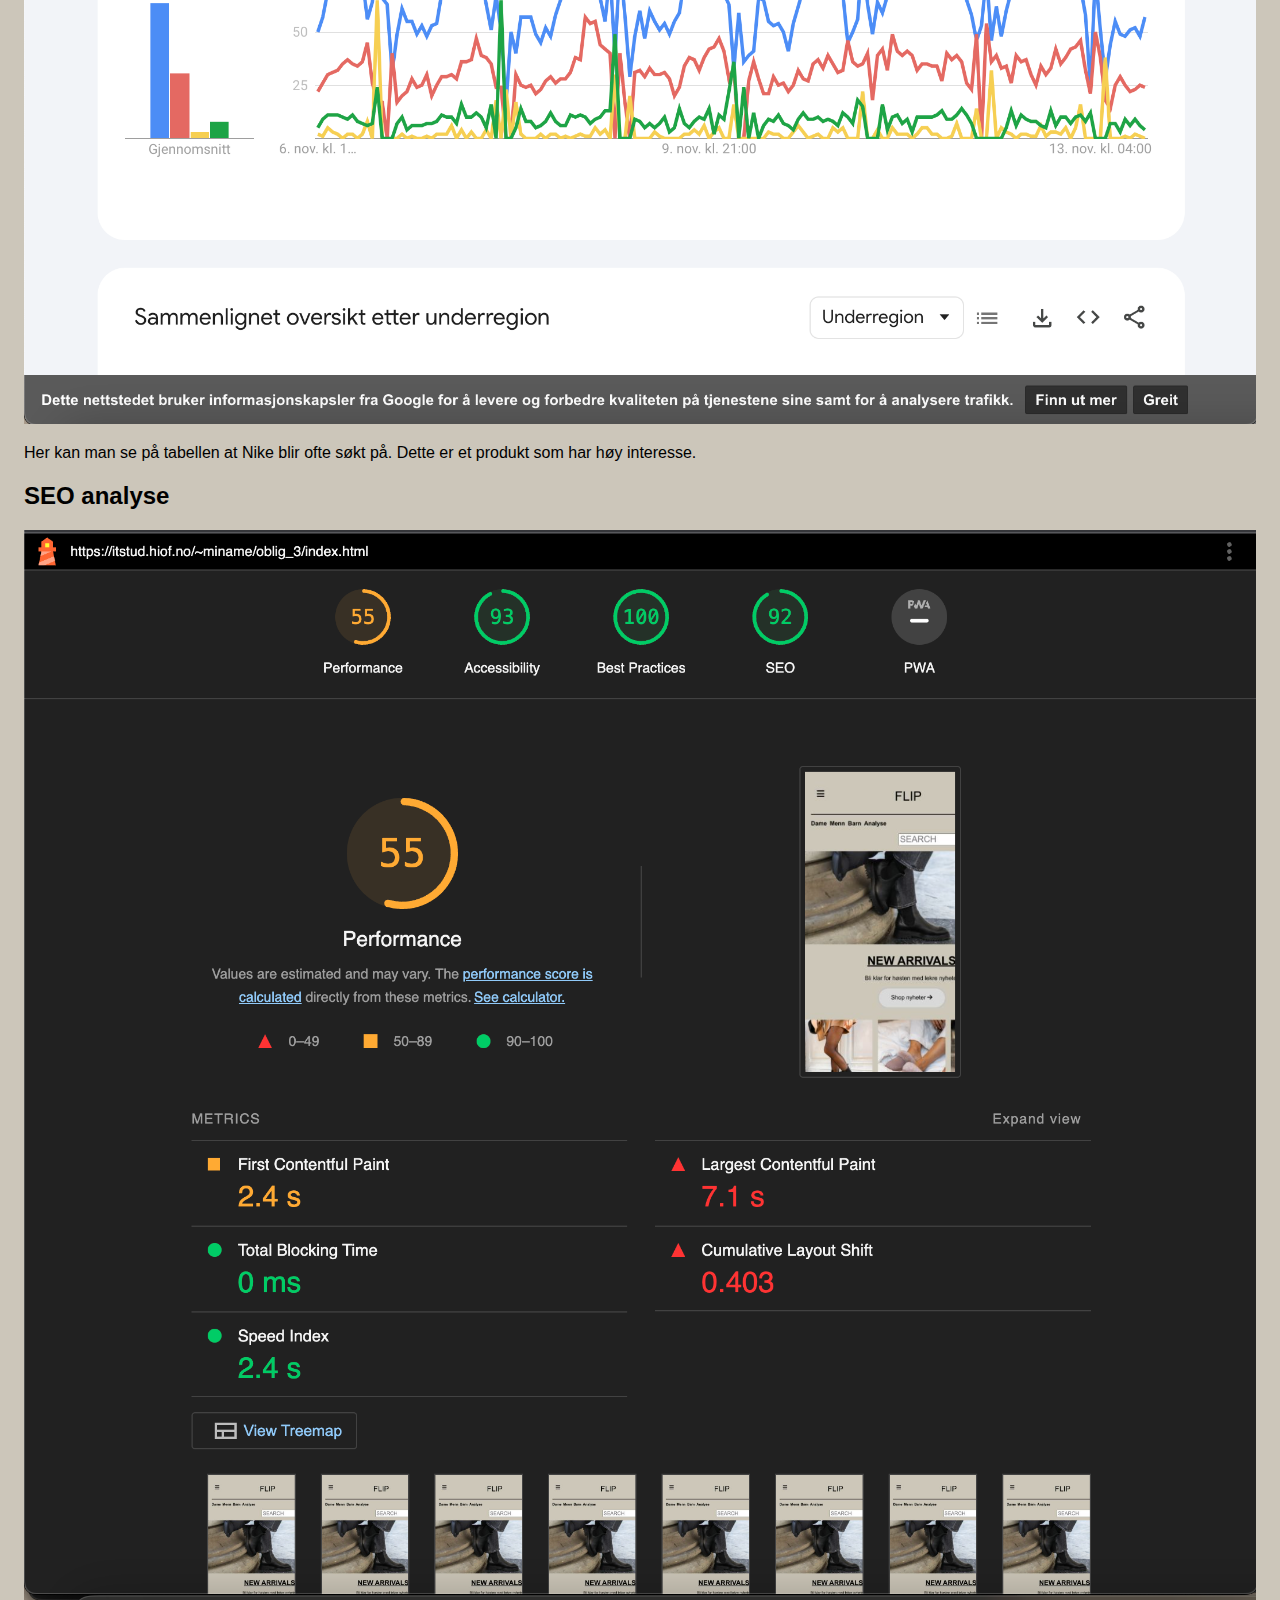
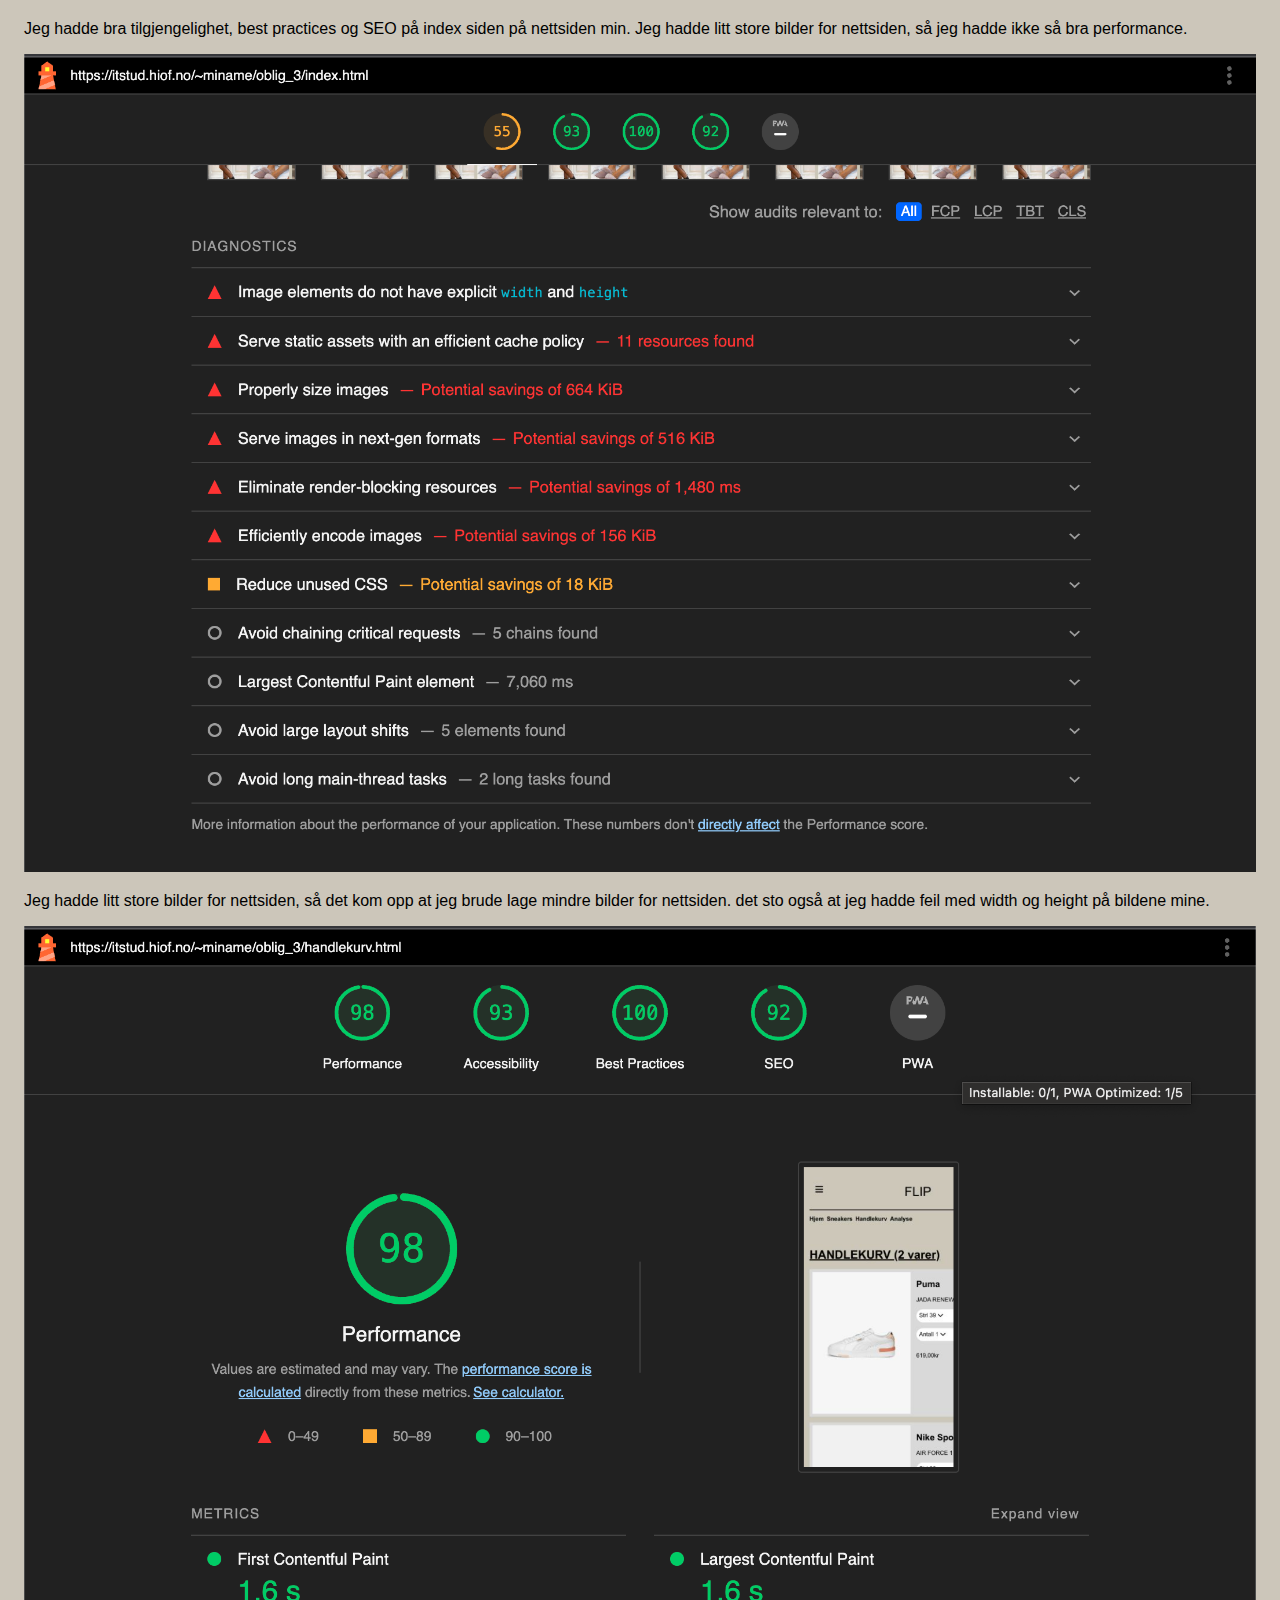
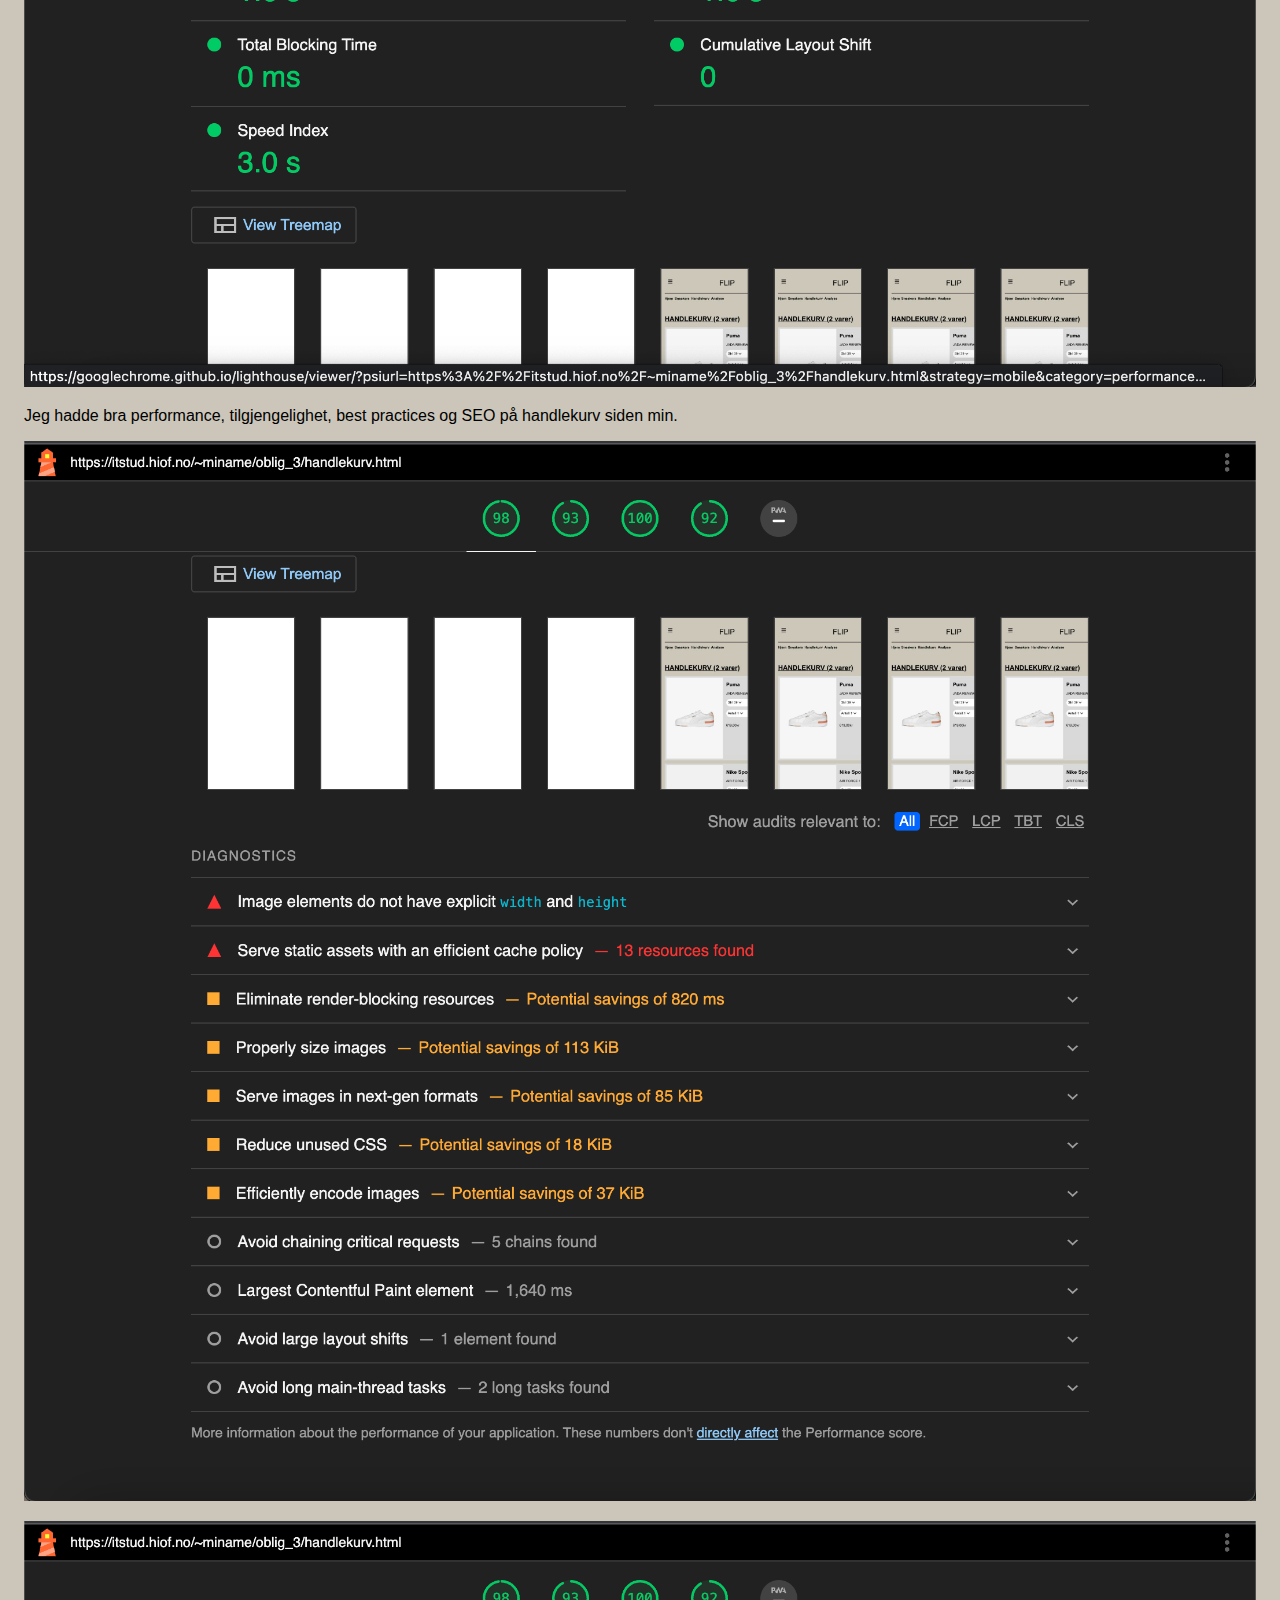
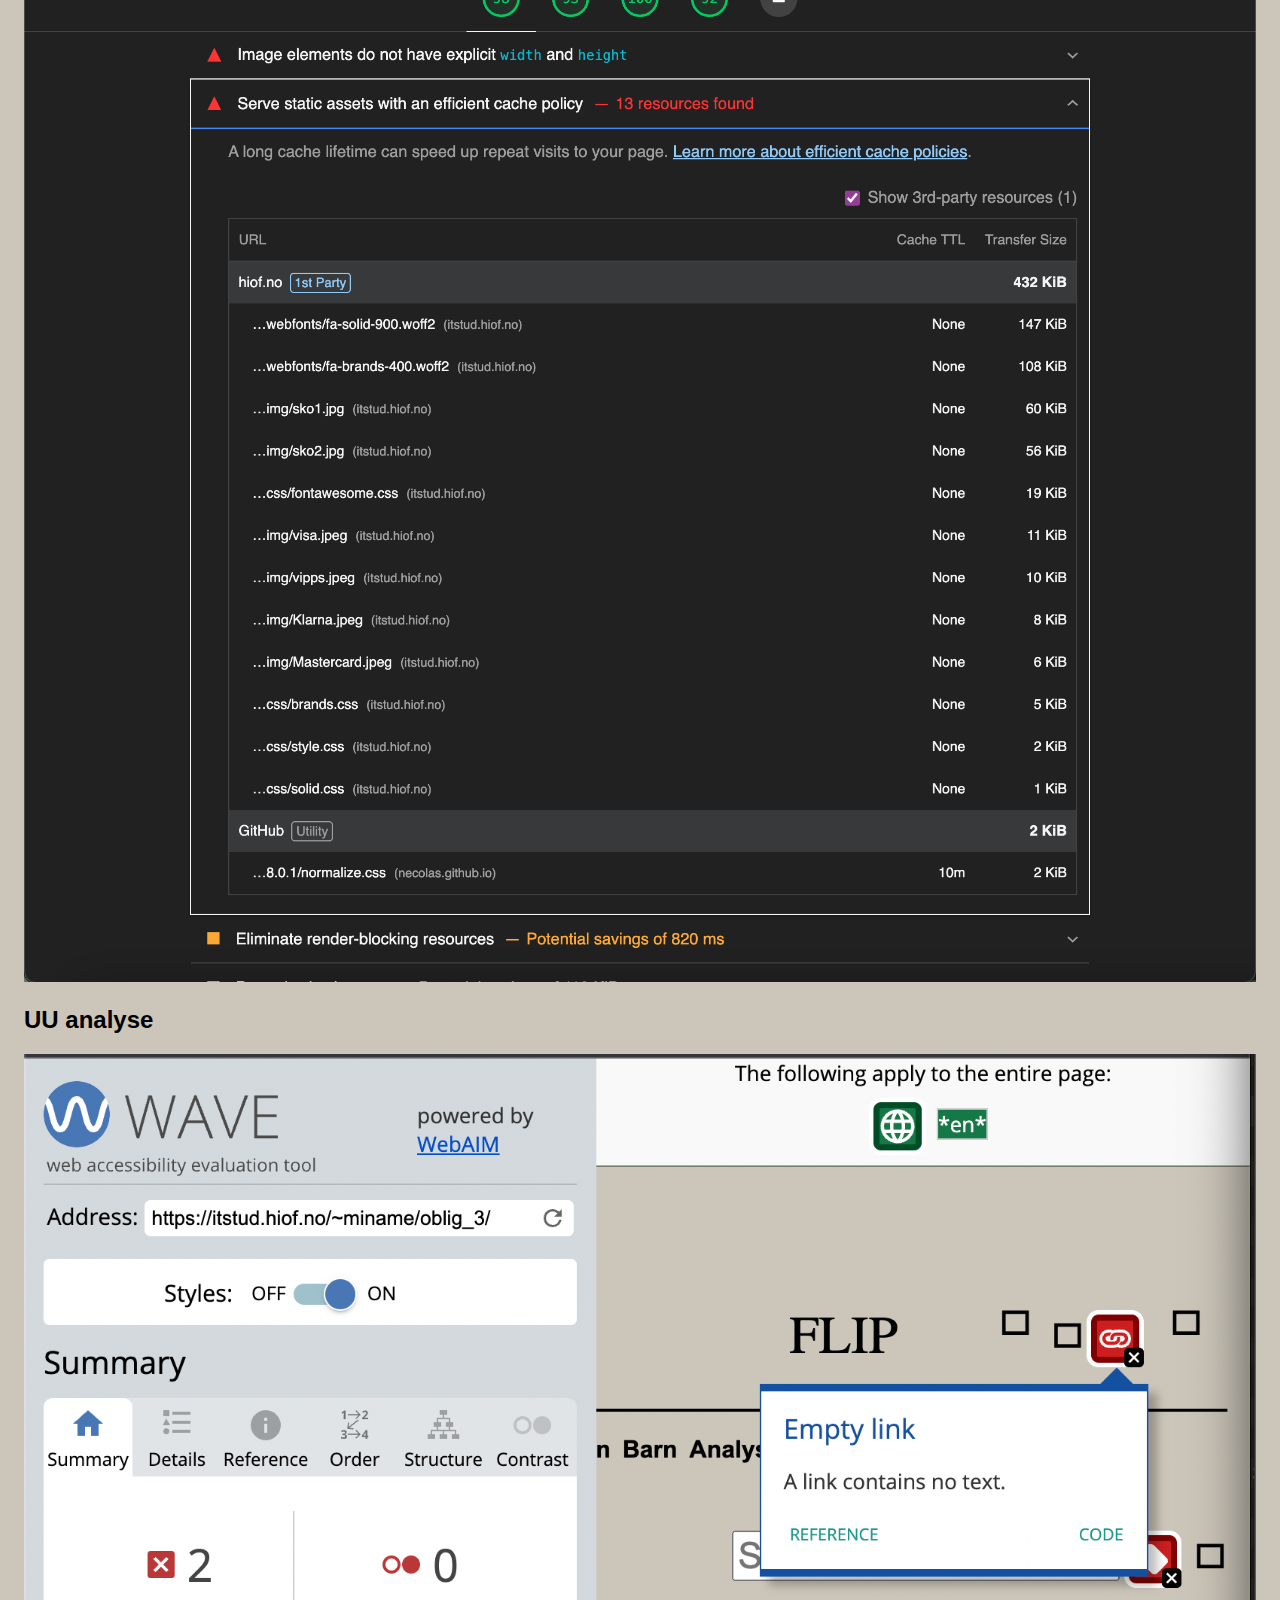
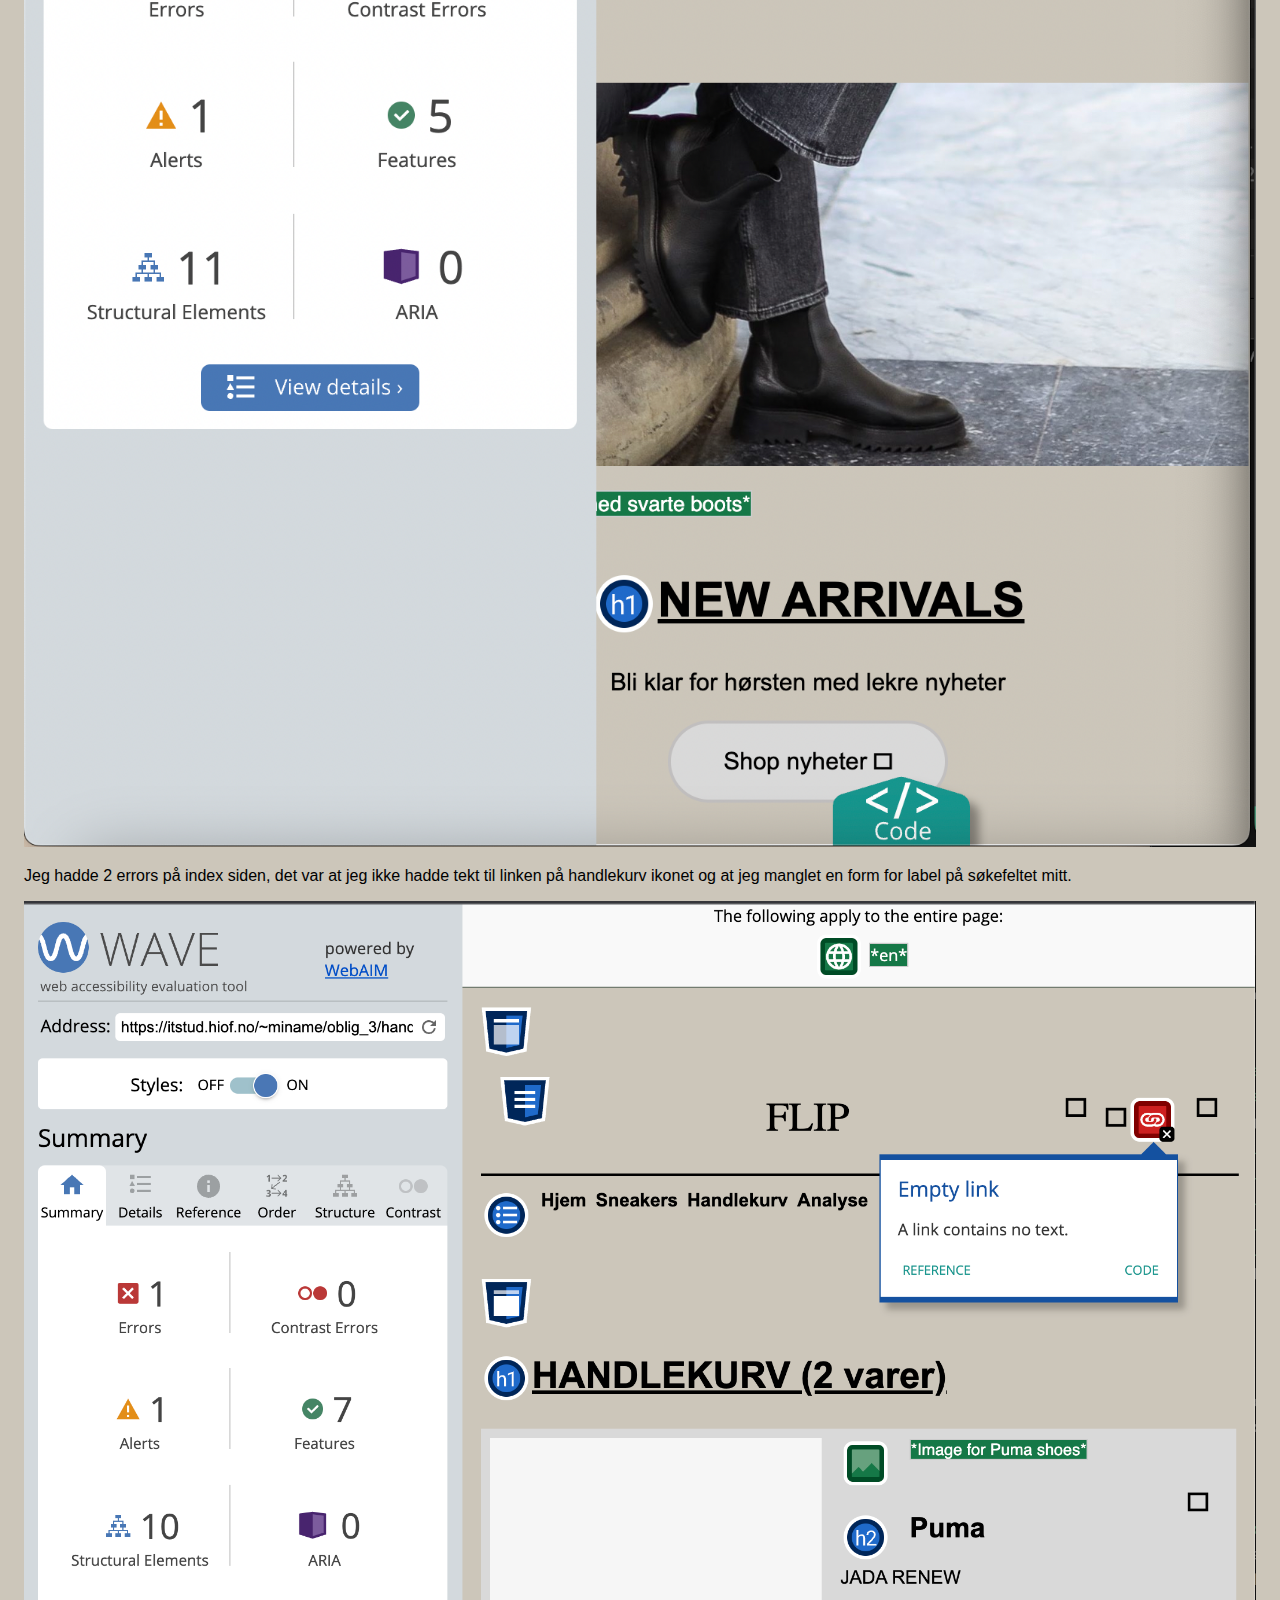
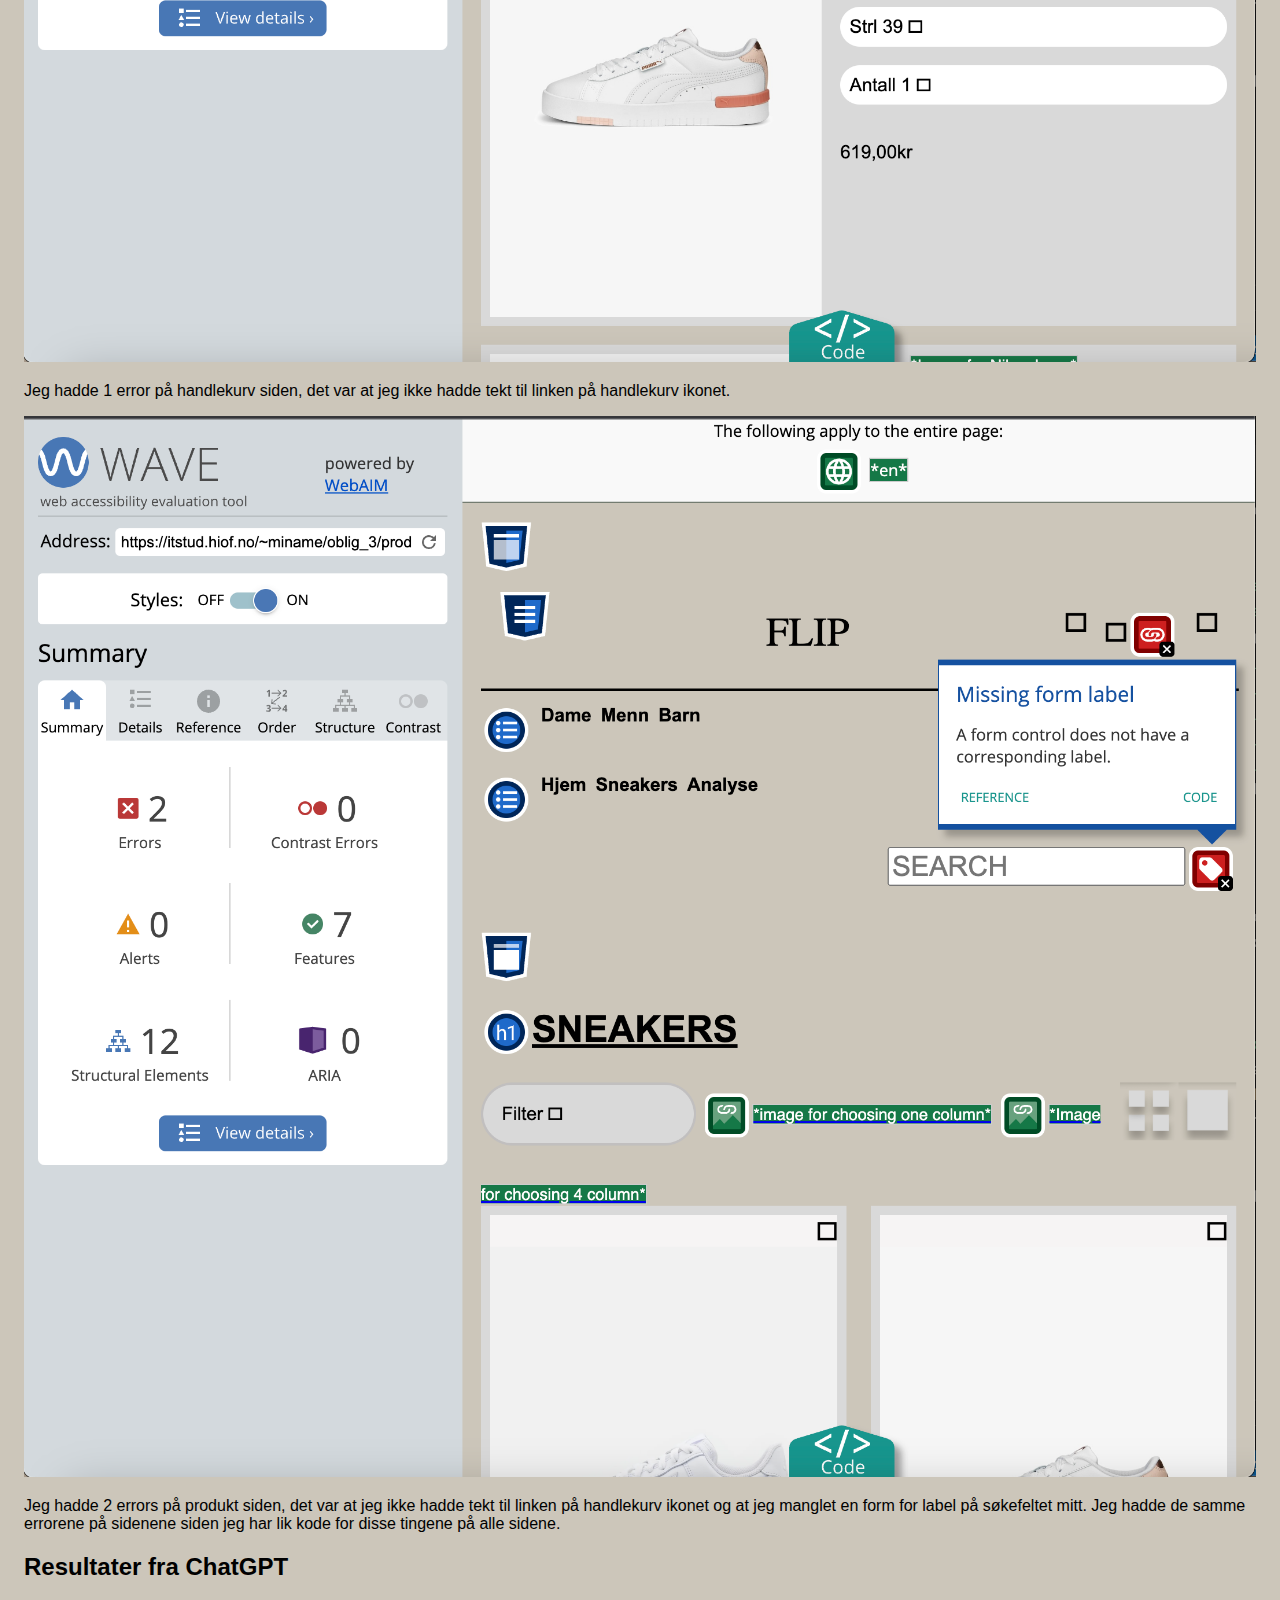
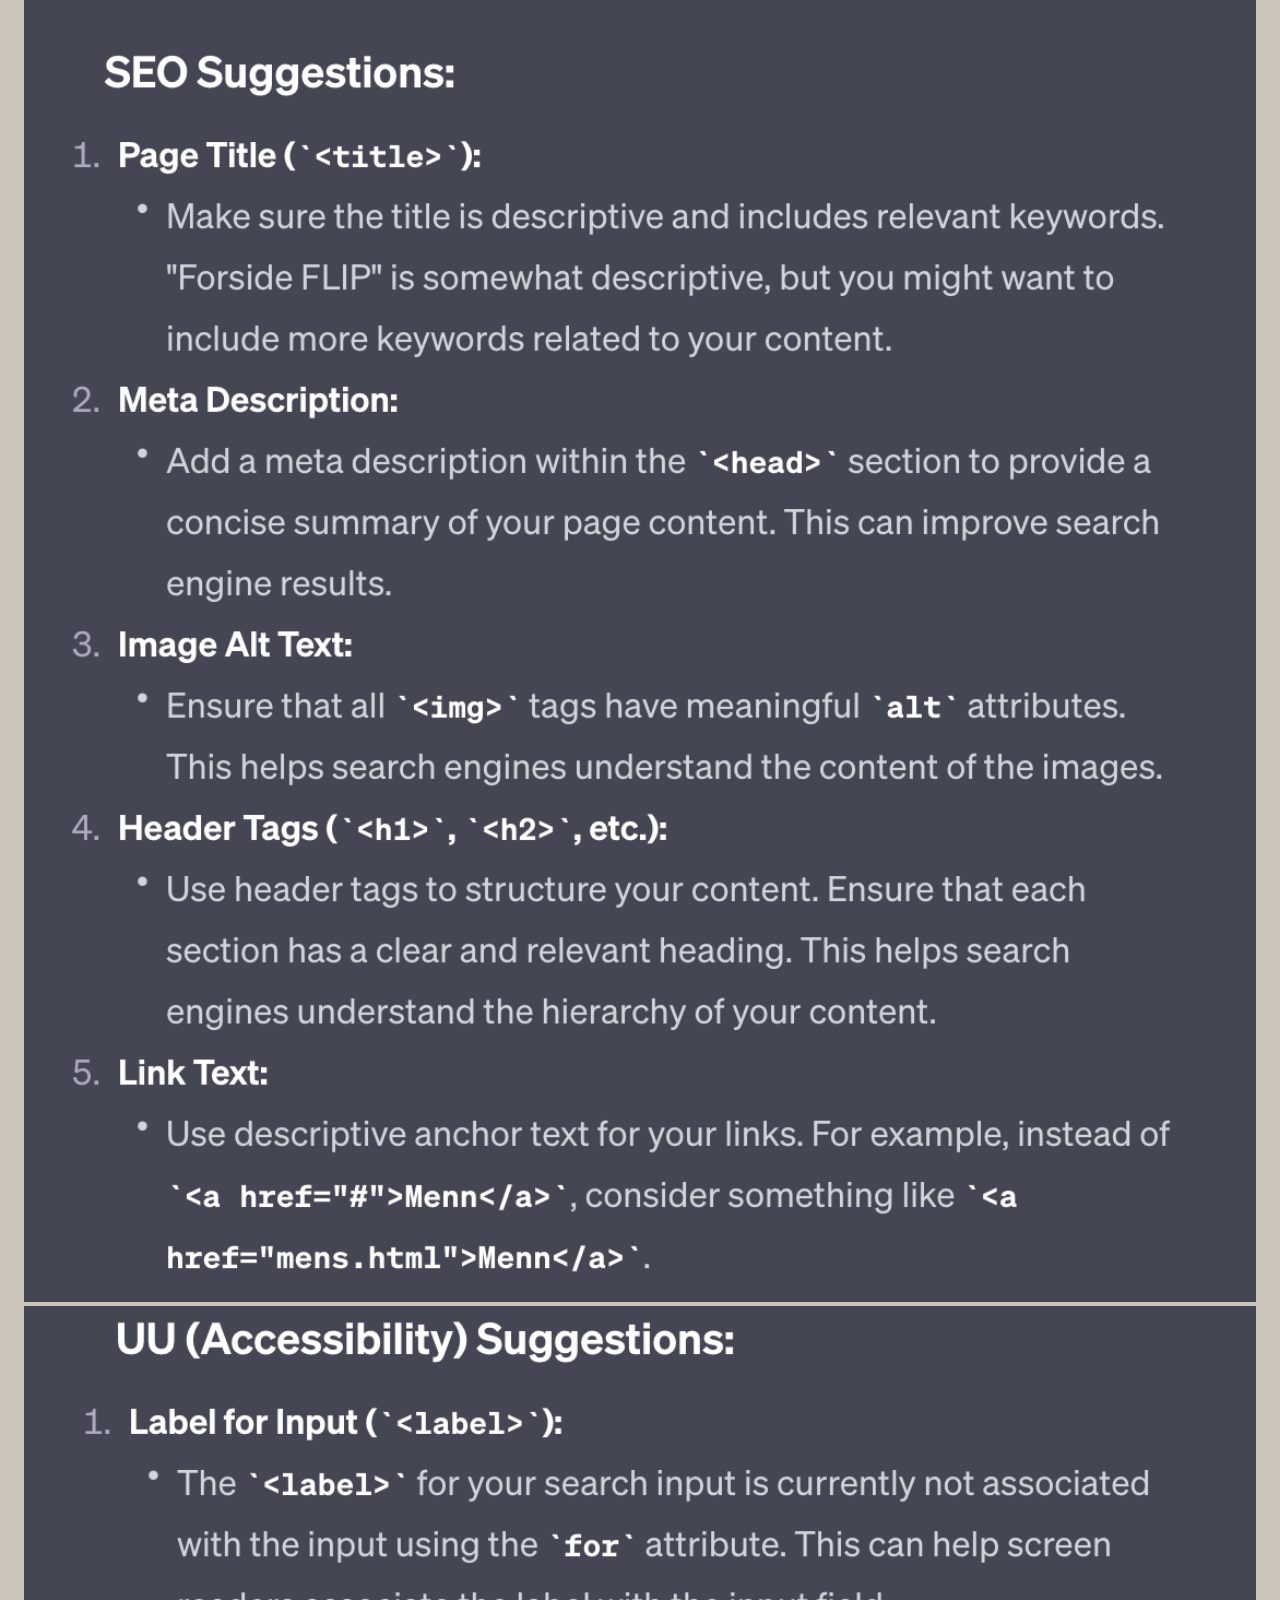
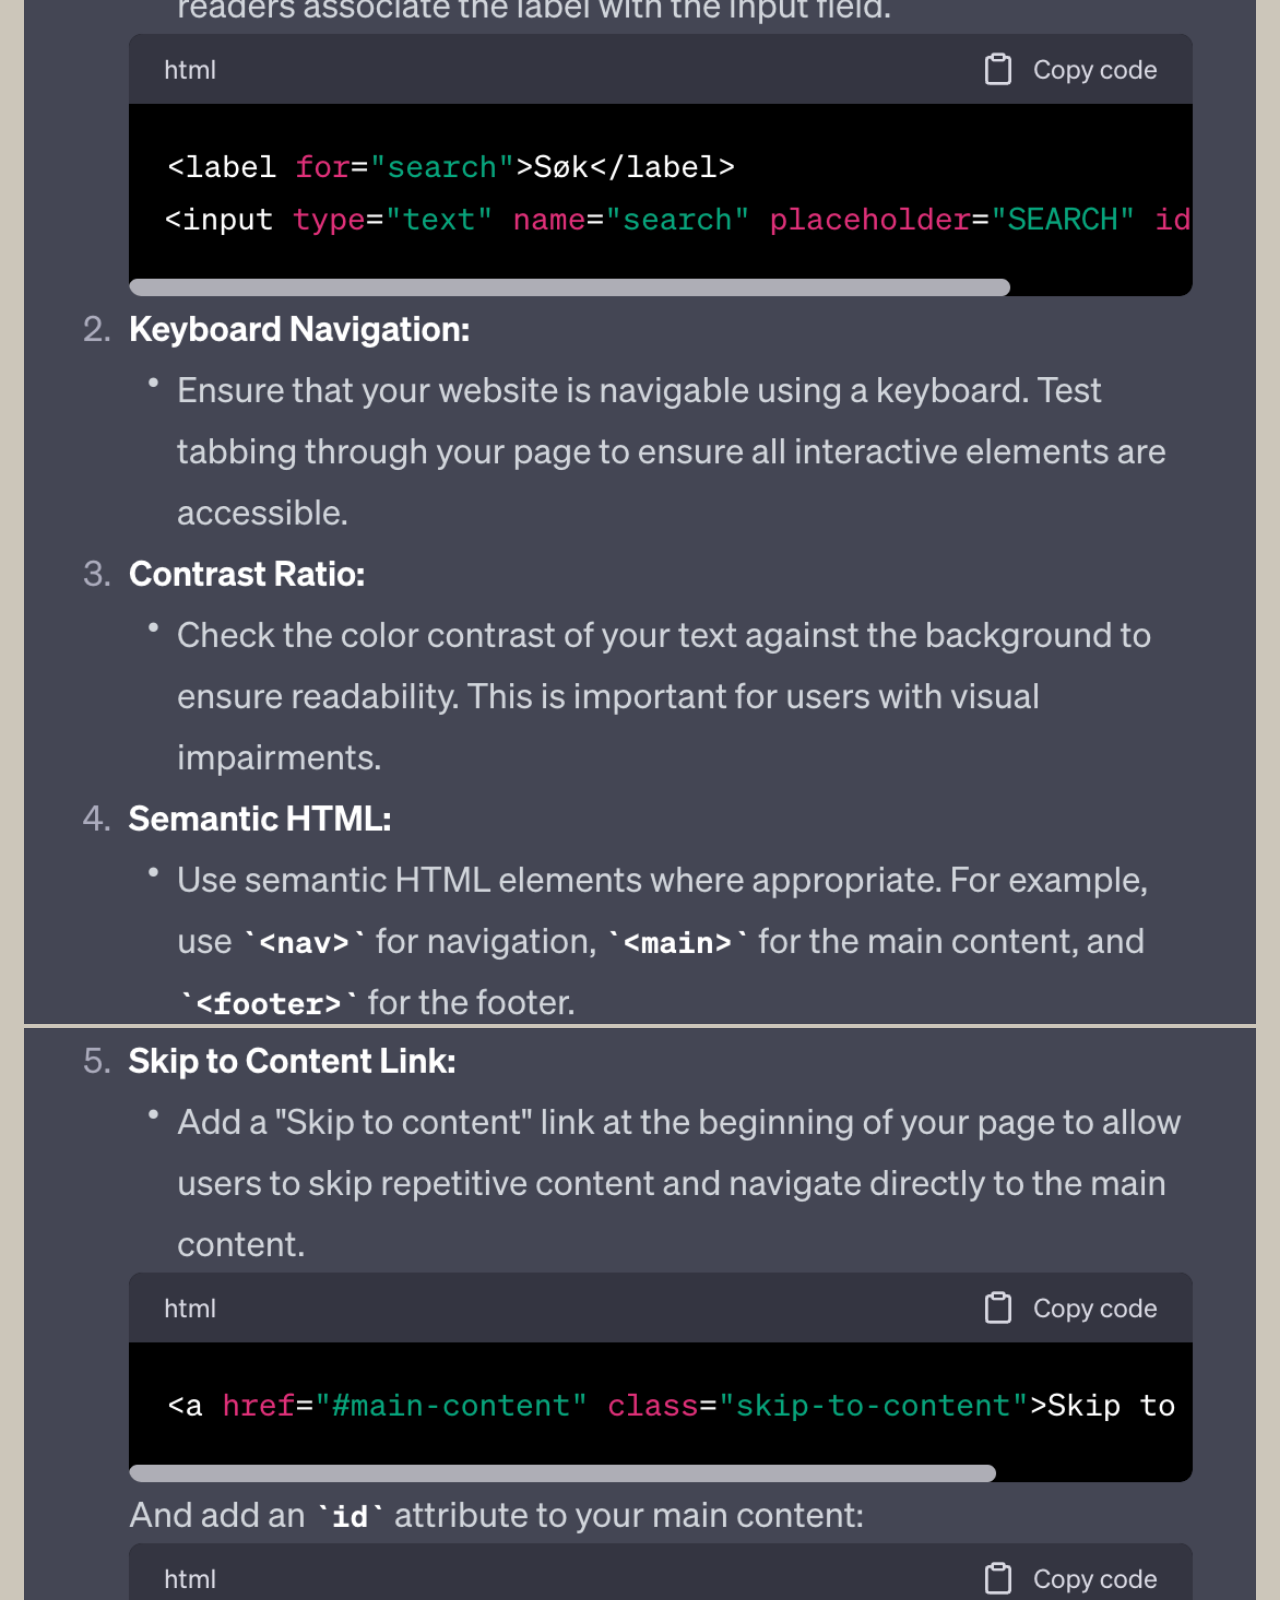
==== commit fb9f7e29: "aria,micro" ====
--- a/analyse.html
+++ b/analyse.html
@@ -24,68 +24,91 @@
                  </div>
             </nav>
                  <hr class="strek">
-                 <ul class="navbar">
+                 <ul class="navbar" role="navigation"> <!--ARIA-attributter-->
                     <li><a href="produkt.html">Dame</a></li>
                     <li><a href="#">Menn</a></li>
                     <li><a href="#">Barn</a></li>
                     <li><a href="analyse.html">Analyse</a></li>
                  </ul>
         </header>
-        <main>
-            <h1>Analyse</h1>
-            <!--Seksjon for resultatene jeg fikk fra lighthouse-->
-            <section class="lighthouse">
-                <h2>SEO analyse</h2>
-                <img src="img/lighthouse_index.png" alt="Bilde for lighthouse av index siden">
-                <p>Jeg hadde bra tilgjengelighet, best practices og SEO på index siden på nettsiden min. Jeg hadde litt store bilder for nettsiden, så jeg hadde ikke så bra performance.</p>
-                <img src="img/lighthouse_index2.png" alt="Bilde for lighthouse av index siden">
-                <p>Jeg hadde litt store bilder for nettsiden, så det kom opp at jeg brude lage mindre bilder for nettsiden. det sto også at jeg hadde feil med width og height på bildene mine.</p>
-                <img src="img/lighthouse_handlekurv.png" alt="Bilde for lighthouse av handlekurv siden">
-                <p>Jeg hadde bra performance, tilgjengelighet, best practices og SEO på handlekurv siden min.</p>
-                <img src="img/lighthouse_handlekurv2.png" alt="Bilde for lighthouse av handlekurv siden">
-                <p></p>
-                <img src="img/lighthouse_handlekurv3.png" alt="Bilde for lighthouse av handlekurv siden">
-            </section>
-            <!--Seksjon for resultatene jeg fikk fra webaim-->
-            <section class="webaim">
-                <h2>UU analyse</h2>
-                <img src="img/webaim_index.png" alt="Bilde fra webaim av index siden">
-                <p>Jeg hadde 2 errors på index siden, det var at jeg ikke hadde tekt til linken på handlekurv ikonet og at jeg manglet en form for label på søkefeltet mitt.</p>
-                <img src="img/webaim_handlekurv.png" alt="Bilde fra webaim av handlekurv siden">
-                <p>Jeg hadde 1 error på handlekurv siden, det var at jeg ikke hadde tekt til linken på handlekurv ikonet.</p>
-                <img src="img/webaim_produkter.png" alt="Bilde fra webaim av produkt siden">
-                <p>Jeg hadde 2 errors på produkt siden, det var at jeg ikke hadde tekt til linken på handlekurv ikonet og at jeg manglet en form for label på søkefeltet mitt. Jeg hadde de samme errorene på sidenene siden jeg har lik kode for disse tingene på alle sidene.</p>
-            </section class="chatgpt">
-            <!--Seksjon for resultatene jeg fikk fra chatgpt-->
-            <section>
-                <h2>Resultater fra ChatGPT</h2>
-                <img src="img/chatgpt1.png" alt="Bilde fra resultatene fra ChatGPT">
-                <img src="img/chatgpt2.png" alt="Bilde fra resultatene fra ChatGPT">
-                <img src="img/chatgpt3.png" alt="Bilde fra resultatene fra ChatGPT">
-            </section>
-            <!--Tabell for sammenligning av resultatene fra lighthouse, webaim og chatgpt.-->
-            <h2>Sammenligning av resultatene fra Lighthouse, Webaim og ChatGPT</h2>
-            <section class="tabell">
-                <table width="100%">
-                    <tr>
-                      <th  width="33%" class="tabell">ChatGPT</th>
-                      <th  width="33%" class="tabell">Lighthouse</th>
-                      <th  width="33%" class="tabell">Webaim</th>
-                    </tr>
-                    <tr>
-                      <td class="tabell">ChatGPT kommenterte på at jeg måtte legge inn meta og at jeg måtte ha en meningsfullt "alt" attribut på alle img taggene mine. Den mener også at jeg må inkludere relevante nøkkelord til tittelen min på nettsiden. Jeg bør inkludere nøkkelord som er relevant for innholdet mitt.</td>
-                      <td class="tabell">Lighthouse kommenterte på at bildene mine var for store. Den mente at jeg kunne spare flere KiB på å gjøre bildene på nettsiden mindre. og at det var noe feil med width og height på bildene mine.  </td>
-                      <td class="tabell">Webaim kommenterte på at linken til handlekurv logoen ikke hadde tekst. den kommenterte også på at jeg ikke hadde form label på søkefeltet mitt.</td>
-                    </tr>
-                    <tr>
-                      <td class="tabell">De kommenterte på litt forskjellige ting som er bra, slik at jeg kan se hva som bør gjøres noe med.</td>
-                      <td class="tabell">De kommenterte på litt forskjellige ting som er bra, slik at jeg kan se hva som bør gjøres noe med.</td>
-                      <td class="tabell">De kommenterte på litt forskjellige ting som er bra, slik at jeg kan se hva som bør gjøres noe med.</td>
-                    </tr>
-                  </table>
-            </section>
-        </main>
-        <footer>
+        <div id="analyse">
+            <main role="main"> <!--ARIA-attributter-->
+                <h1>Analyse</h1>
+                <!--Seksjon for nøkkelord undersøkelsen-->
+                <section class="keywords">
+                    <h2>Nøkkelord undersøkelse</h2>
+                    <img src="img/google_trends.png" alt="Bilde fra google trends. Tabeller over interessen over søkeordene">
+                    <p>Man kan se på tabellen at boots blir søkt på mye, og det samme med med sneakers og tøfler. men nå er det vinter og det er flere personer som søker etter boot enn sneakers, siden det er kladt ute.</p>
+                    <img src="img/google_trends_ostfold.png" alt="Bilde fra google trends. Viser kart over Norge og hvor mange intresserte det er i søkeordene.">
+                    <p>Her kan man se kartet over Norge og hvor i Norge de forskjellige søkeordene er mest populære. Det står prosentvis over hvem av søkeordene som blir mest søkt på.</p>
+                    <img src="img/google_trends_sko.png" alt="Bilde fra google trends. Viser en tabell over interessen over søkeordene.">
+                    <p>Her kan man se på tabellen at Nike blir ofte søkt på. Dette er et produkt som har høy interesse.</p>
+                </section>
+                <!--Seksjon for resultatene jeg fikk fra lighthouse-->
+                <section class="lighthouse">
+                    <h2>SEO analyse</h2>
+                    <img src="img/lighthouse_index.png" alt="Bilde for lighthouse av index siden">
+                    <p>Jeg hadde bra tilgjengelighet, best practices og SEO på index siden på nettsiden min. Jeg hadde litt store bilder for nettsiden, så jeg hadde ikke så bra performance.</p>
+                    <img src="img/lighthouse_index2.png" alt="Bilde for lighthouse av index siden">
+                    <p>Jeg hadde litt store bilder for nettsiden, så det kom opp at jeg brude lage mindre bilder for nettsiden. det sto også at jeg hadde feil med width og height på bildene mine.</p>
+                    <img src="img/lighthouse_handlekurv.png" alt="Bilde for lighthouse av handlekurv siden">
+                    <p>Jeg hadde bra performance, tilgjengelighet, best practices og SEO på handlekurv siden min.</p>
+                    <img src="img/lighthouse_handlekurv2.png" alt="Bilde for lighthouse av handlekurv siden">
+                    <p></p>
+                    <img src="img/lighthouse_handlekurv3.png" alt="Bilde for lighthouse av handlekurv siden">
+                </section>
+                <!--Seksjon for resultatene jeg fikk fra webaim-->
+                <section class="webaim">
+                    <h2>UU analyse</h2>
+                    <img src="img/webaim_index.png" alt="Bilde fra webaim av index siden">
+                    <p>Jeg hadde 2 errors på index siden, det var at jeg ikke hadde tekt til linken på handlekurv ikonet og at jeg manglet en form for label på søkefeltet mitt.</p>
+                    <img src="img/webaim_handlekurv.png" alt="Bilde fra webaim av handlekurv siden">
+                    <p>Jeg hadde 1 error på handlekurv siden, det var at jeg ikke hadde tekt til linken på handlekurv ikonet.</p>
+                    <img src="img/webaim_produkter.png" alt="Bilde fra webaim av produkt siden">
+                    <p>Jeg hadde 2 errors på produkt siden, det var at jeg ikke hadde tekt til linken på handlekurv ikonet og at jeg manglet en form for label på søkefeltet mitt. Jeg hadde de samme errorene på sidenene siden jeg har lik kode for disse tingene på alle sidene.</p>
+                </section class="chatgpt">
+                <!--Seksjon for resultatene jeg fikk fra chatgpt-->
+                <section>
+                    <h2>Resultater fra ChatGPT</h2>
+                    <img src="img/chatgpt1.png" alt="Bilde fra resultatene fra ChatGPT">
+                    <img src="img/chatgpt2.png" alt="Bilde fra resultatene fra ChatGPT">
+                    <img src="img/chatgpt3.png" alt="Bilde fra resultatene fra ChatGPT">
+                </section>
+                <!--Tabell for sammenligning av resultatene fra lighthouse, webaim og chatgpt.-->
+                <h2>Sammenligning av resultatene fra Lighthouse, Webaim og ChatGPT</h2>
+                <section class="tabell">
+                    <table width="100%">
+                        <tr>
+                            <th  width="33%" class="tabell">ChatGPT</th>
+                            <th  width="33%" class="tabell">Lighthouse</th>
+                            <th  width="33%" class="tabell">Webaim</th>
+                        </tr>
+                        <tr>
+                            <td class="tabell">ChatGPT kommenterte på at jeg måtte legge inn meta og at jeg måtte ha en meningsfullt "alt" attribut på alle img taggene mine. Den mener også at jeg må inkludere relevante nøkkelord til tittelen min på nettsiden. Jeg bør inkludere nøkkelord som er relevant for innholdet mitt.</td>
+                            <td class="tabell">Lighthouse kommenterte på at bildene mine var for store. Den mente at jeg kunne spare flere KiB på å gjøre bildene på nettsiden mindre. og at det var noe feil med width og height på bildene mine.  </td>
+                            <td class="tabell">Webaim kommenterte på at linken til handlekurv logoen ikke hadde tekst. den kommenterte også på at jeg ikke hadde form label på søkefeltet mitt.</td>
+                        </tr>
+                        <tr>
+                            <td class="tabell">De kommenterte på litt forskjellige ting som er bra, slik at jeg kan se hva som bør gjøres noe med.</td>
+                            <td class="tabell">De kommenterte på litt forskjellige ting som er bra, slik at jeg kan se hva som bør gjøres noe med.</td>
+                            <td class="tabell">De kommenterte på litt forskjellige ting som er bra, slik at jeg kan se hva som bør gjøres noe med.</td>
+                        </tr>
+                    </table>
+                </section>
+                <!--Seksjon for skjermleserkompatibilitet-->
+                <section>
+                    <h2>Skjermleserkompatibilitet</h2>
+                    <p>Datamaskinen kan lese opp teksten og bildene som er på nettsiden.</p>
+                </section>
+                <!--Seksjon for microdata-->
+                <section class="microdata">
+                    <h2>Microdata ig Rich Results</h2>
+                    <img src="img/rich_results.png" alt="Bilde av testresultatene fra rich results.">
+
+                </section>
+            </main>
+        </div>
+        <footer role="contentinfo"> <!--ARIA-attributter-->
             <ul id="social-icons">
                 <li id="instagram" class="fa-brands fa-instagram"></li>
                 <li id="facebook" class="fa-brands fa-square-facebook"></li>
--- a/css/style.css
+++ b/css/style.css
@@ -387,6 +387,9 @@
     width: 50px;
 }
 
+#analyse.img{
+    max-width: 50%;
+}
 
 .tabell{
     border: 1px solid black;
